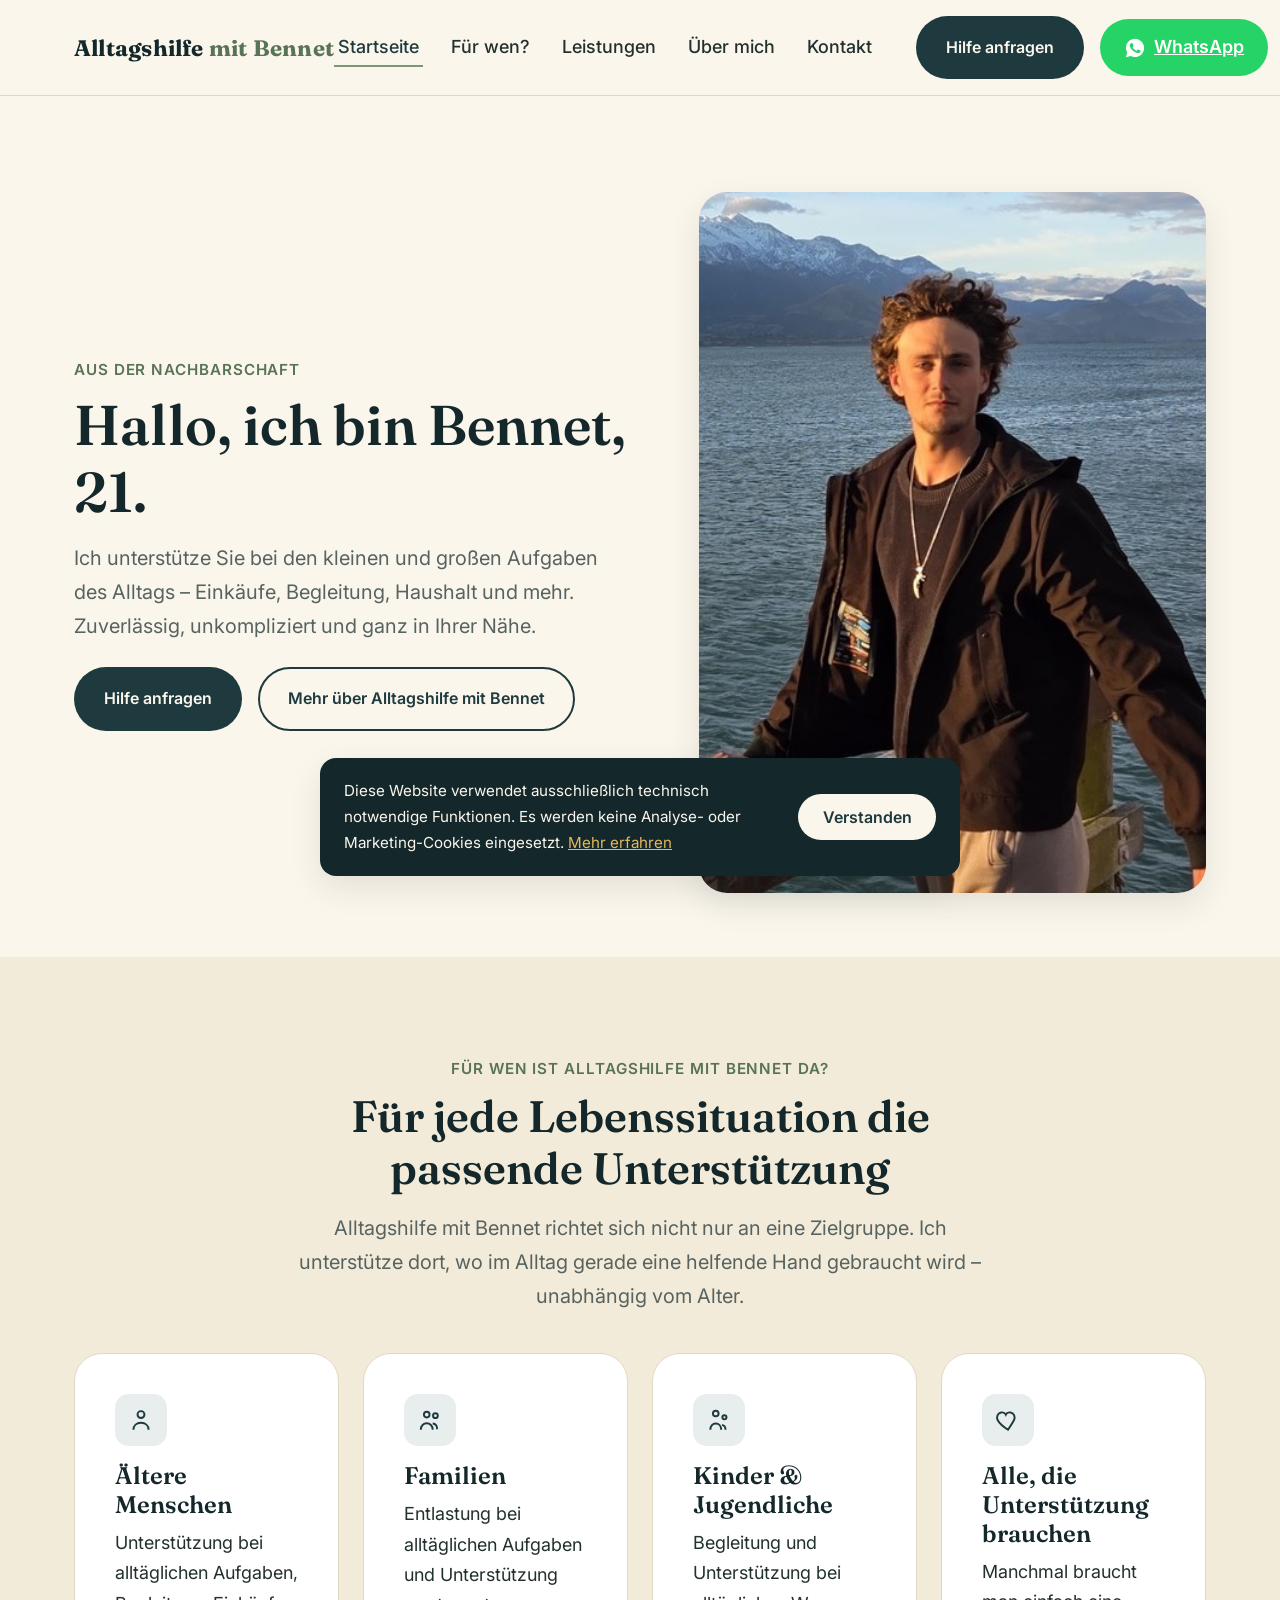
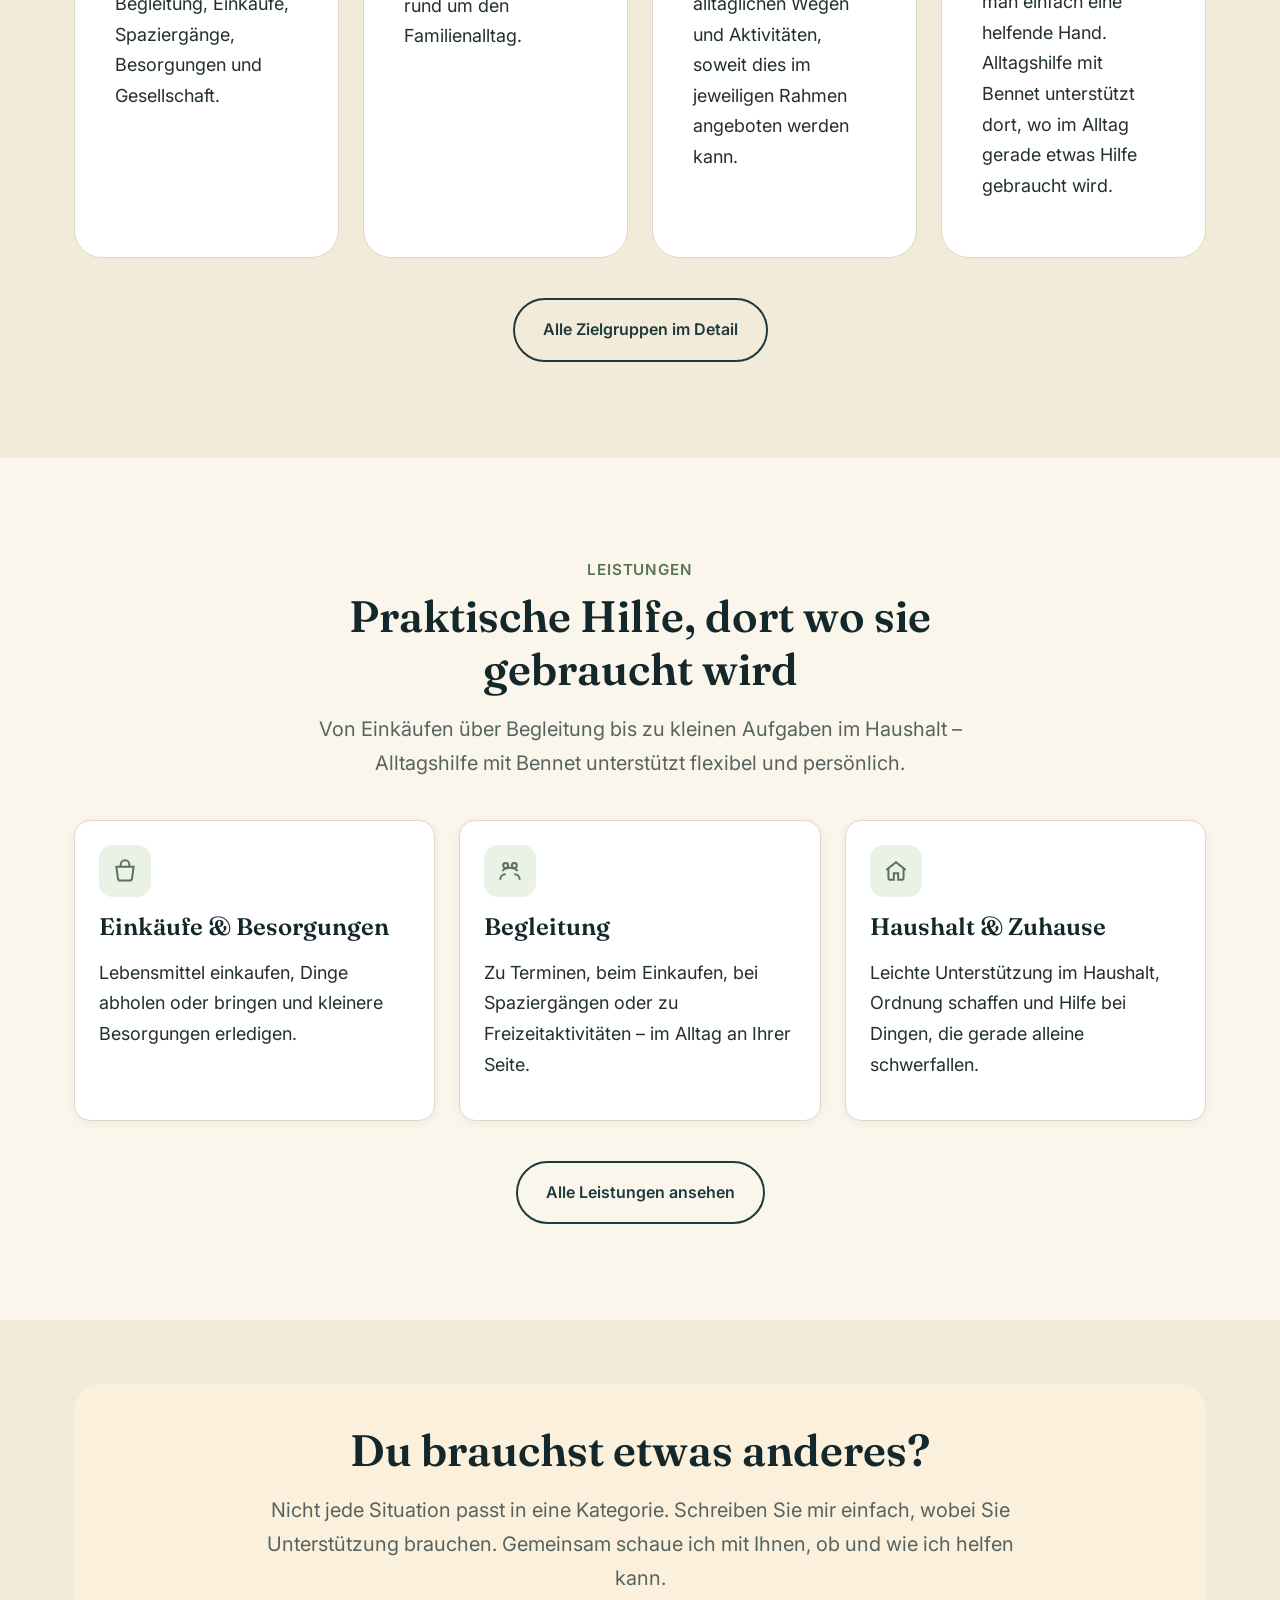
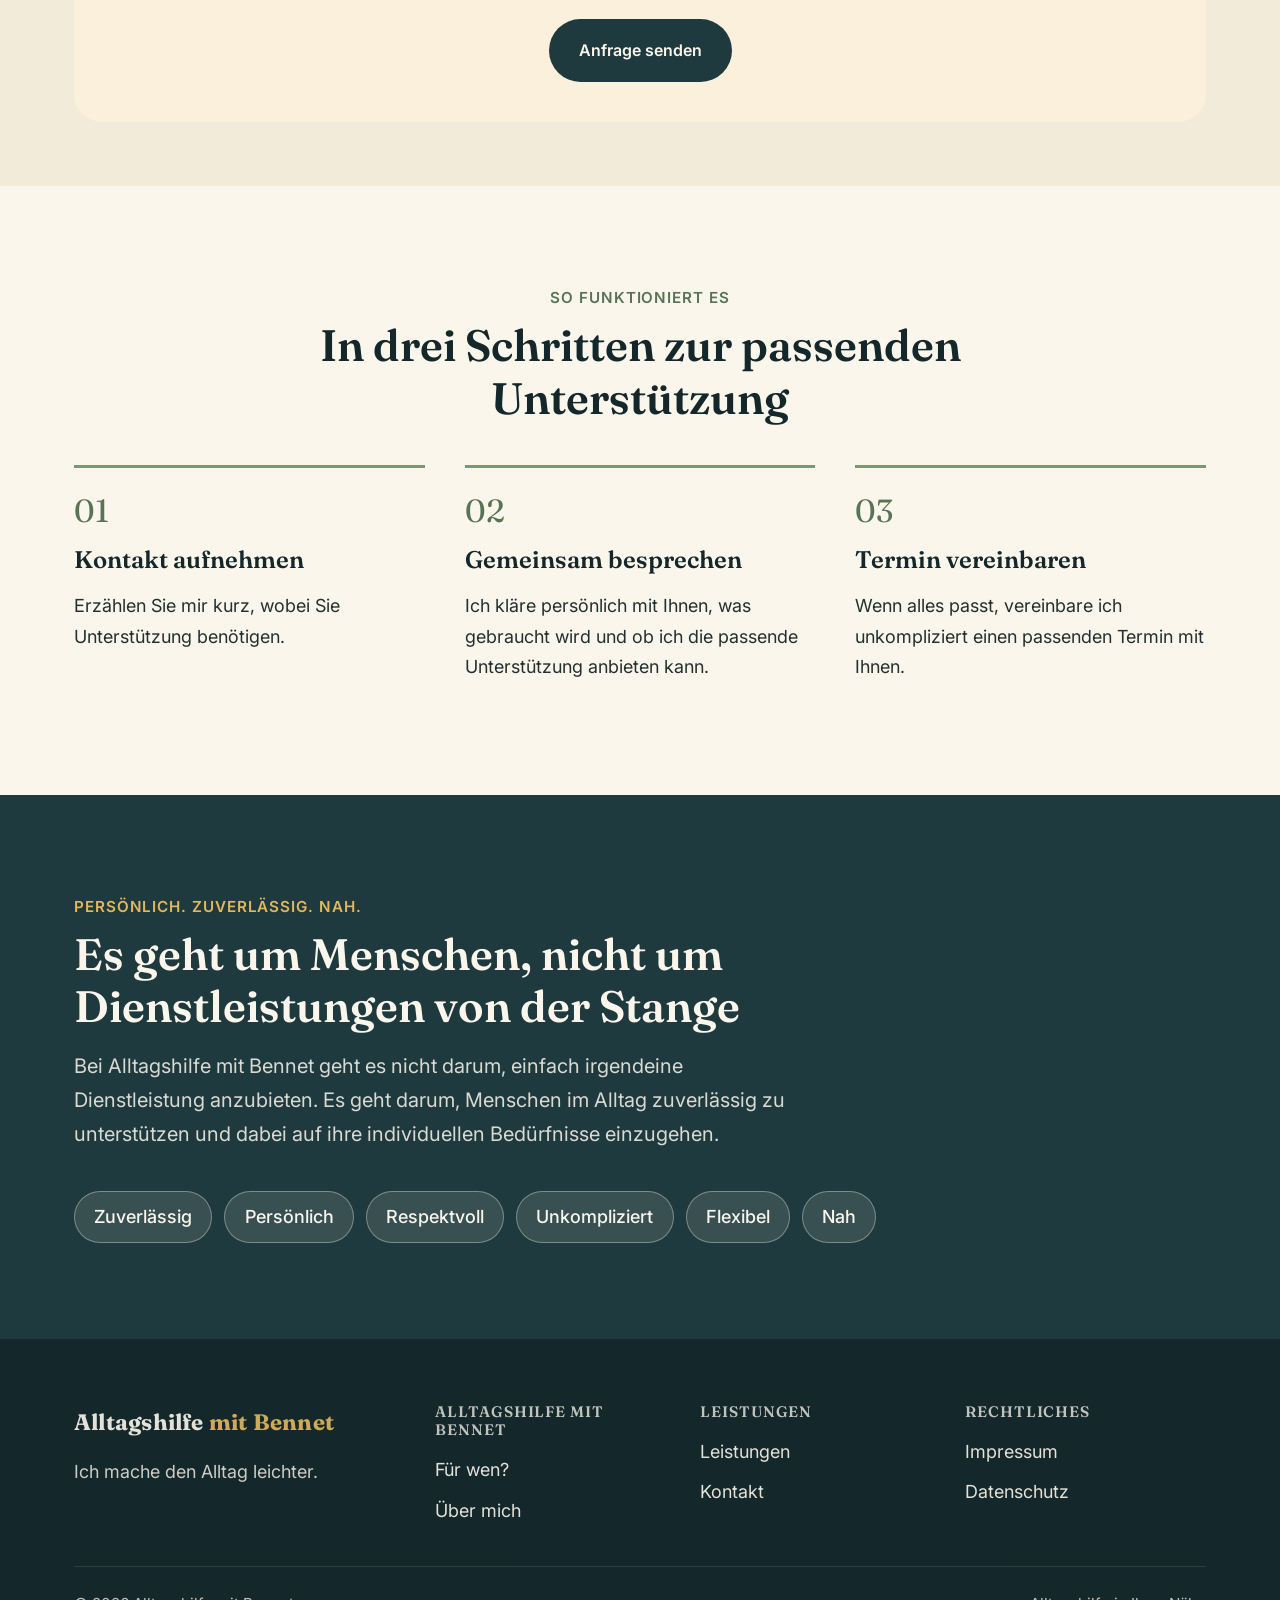
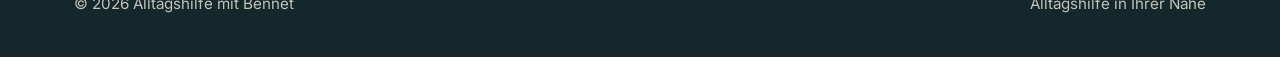
==== index.html @ b35615e7 "Add Vercel Web Analytics tracking script Co-Authored-By: Claude Sonnet 5 <noreply@anthropic.com>" ====
<!DOCTYPE html>
<html lang="de">
<head>
  <meta name="google-site-verification" content="MOyIhRyYxUG22Kk-_l8jTBaSI7oWrIeTXaYQKjsWV_M" />
<meta charset="UTF-8">
<meta name="viewport" content="width=device-width, initial-scale=1.0">
<title>Alltagshilfe in Berlin – Alltagshilfe mit Bennet</title>
<meta name="description" content="Alltagshilfe mit Bennet unterstützt Menschen jeden Alters in Berlin: Einkäufe, Begleitung, Haushalt und mehr – persönlich, zuverlässig und unkompliziert. Jetzt Kontakt aufnehmen.">
<link rel="canonical" href="https://www.bennethilft.de/">
<meta property="og:type" content="website">
<meta property="og:title" content="Alltagshilfe mit Bennet – Ich mache den Alltag leichter.">
<meta property="og:description" content="Persönliche Unterstützung, Begleitung und Hilfe bei den kleinen und großen Aufgaben des Alltags – zuverlässig, unkompliziert und ganz in Ihrer Nähe.">
<meta property="og:image" content="https://www.bennethilft.de/assets/og-image.jpg">
<meta property="og:locale" content="de_DE">
<meta name="theme-color" content="#1E3A3E">
<link rel="icon" type="image/svg+xml" href="assets/favicon.svg">
<link rel="preconnect" href="https://fonts.googleapis.com">
<link rel="preconnect" href="https://fonts.gstatic.com" crossorigin>
<link href="https://fonts.googleapis.com/css2?family=Fraunces:opsz,wght@9..144,500;9..144,600;9..144,700&family=Inter:wght@400;500;600;700&display=swap" rel="stylesheet">
<link rel="stylesheet" href="css/style.css">
</head>
<body>
<a class="skip-link" href="#main">Zum Inhalt springen</a>

<header class="site-header">
  <div class="container">
    <a href="index.html" class="logo">Alltagshilfe <span>mit Bennet</span></a>
    <nav class="main-nav" aria-label="Hauptnavigation">
      <ul class="nav-links">
        <li><a href="index.html" aria-current="page">Startseite</a></li>
        <li><a href="fuer-wen.html">Für wen?</a></li>
        <li><a href="leistungen.html">Leistungen</a></li>
        <li><a href="ueber-mich.html">Über mich</a></li>
        <li><a href="kontakt.html">Kontakt</a></li>
      </ul>
      <div class="header-cta">
        <a href="kontakt.html" class="btn btn-primary btn-secondary-desktop">Hilfe anfragen</a>
        <a href="https://wa.me/4915129738724?text=Hallo%2C%20ich%20habe%20eine%20Frage%20zu%20Alltagshilfe%20mit%20Bennet." class="btn-whatsapp" target="_blank" rel="noopener noreferrer"><svg viewBox="0 0 24 24" fill="currentColor" aria-hidden="true"><path d="M12.04 2C6.58 2 2.13 6.45 2.13 11.91c0 1.75.46 3.45 1.32 4.95L2.05 22l5.25-1.38a9.9 9.9 0 0 0 4.74 1.21h.01c5.46 0 9.9-4.45 9.9-9.91 0-2.65-1.03-5.14-2.9-7.01A9.82 9.82 0 0 0 12.04 2Zm5.8 14.07c-.24.68-1.4 1.32-1.93 1.4-.5.08-1.12.11-1.8-.11-.42-.13-.96-.31-1.65-.6-2.9-1.25-4.8-4.17-4.94-4.36-.14-.19-1.18-1.57-1.18-3 0-1.42.75-2.12 1.02-2.41.27-.29.58-.36.78-.36.2 0 .39 0 .56.01.18.01.42-.07.66.5.24.58.82 2 .89 2.15.07.15.12.32.02.51-.1.19-.15.31-.3.48-.15.17-.31.38-.44.51-.15.15-.3.31-.13.6.17.29.76 1.26 1.63 2.04 1.12 1 2.06 1.31 2.35 1.46.29.15.46.13.63-.08.17-.21.72-.84.91-1.13.19-.29.38-.24.64-.14.26.1 1.65.78 1.93.92.28.14.47.21.54.33.07.12.07.68-.17 1.36Z"/></svg><span>WhatsApp</span></a>
        <button class="nav-toggle" aria-expanded="false" aria-controls="mobile-panel" aria-label="Menü öffnen">
          <svg viewBox="0 0 24 24" fill="none" stroke="currentColor" stroke-width="2" stroke-linecap="round" aria-hidden="true"><line x1="3" y1="6" x2="21" y2="6"/><line x1="3" y1="12" x2="21" y2="12"/><line x1="3" y1="18" x2="21" y2="18"/></svg>
        </button>
      </div>
      <div class="mobile-panel" id="mobile-panel">
        <ul>
          <li><a href="index.html">Startseite</a></li>
          <li><a href="fuer-wen.html">Für wen?</a></li>
          <li><a href="leistungen.html">Leistungen</a></li>
          <li><a href="ueber-mich.html">Über mich</a></li>
          <li><a href="kontakt.html">Kontakt</a></li>
        </ul>
        <a href="kontakt.html" class="btn btn-primary btn-block">Hilfe anfragen</a>
        <a href="https://wa.me/4915129738724?text=Hallo%2C%20ich%20habe%20eine%20Frage%20zu%20Alltagshilfe%20mit%20Bennet." class="btn-whatsapp" target="_blank" rel="noopener noreferrer"><svg viewBox="0 0 24 24" fill="currentColor" aria-hidden="true"><path d="M12.04 2C6.58 2 2.13 6.45 2.13 11.91c0 1.75.46 3.45 1.32 4.95L2.05 22l5.25-1.38a9.9 9.9 0 0 0 4.74 1.21h.01c5.46 0 9.9-4.45 9.9-9.91 0-2.65-1.03-5.14-2.9-7.01A9.82 9.82 0 0 0 12.04 2Zm5.8 14.07c-.24.68-1.4 1.32-1.93 1.4-.5.08-1.12.11-1.8-.11-.42-.13-.96-.31-1.65-.6-2.9-1.25-4.8-4.17-4.94-4.36-.14-.19-1.18-1.57-1.18-3 0-1.42.75-2.12 1.02-2.41.27-.29.58-.36.78-.36.2 0 .39 0 .56.01.18.01.42-.07.66.5.24.58.82 2 .89 2.15.07.15.12.32.02.51-.1.19-.15.31-.3.48-.15.17-.31.38-.44.51-.15.15-.3.31-.13.6.17.29.76 1.26 1.63 2.04 1.12 1 2.06 1.31 2.35 1.46.29.15.46.13.63-.08.17-.21.72-.84.91-1.13.19-.29.38-.24.64-.14.26.1 1.65.78 1.93.92.28.14.47.21.54.33.07.12.07.68-.17 1.36Z"/></svg><span>Per WhatsApp schreiben</span></a>
      </div>
    </nav>
  </div>
</header>

<main id="main">

  <!-- HERO -->
  <section class="hero">
    <div class="container">
      <div class="hero-text">
        <p class="eyebrow">Aus der Nachbarschaft</p>
        <h1>Hallo, ich bin Bennet, 21.</h1>
        <p class="lede">Ich unterstütze Sie bei den kleinen und großen Aufgaben des Alltags – Einkäufe, Begleitung, Haushalt und mehr. Zuverlässig, unkompliziert und ganz in Ihrer Nähe.</p>
        <div class="button-row">
          <a href="kontakt.html" class="btn btn-primary">Hilfe anfragen</a>
          <a href="ueber-mich.html" class="btn btn-secondary">Mehr über Alltagshilfe mit Bennet</a>
        </div>
      </div>
      <div class="hero-art">
        <img src="assets/bennet.jpg" alt="Bennet Wadehn, Gründer von Alltagshilfe mit Bennet" width="420" height="580" loading="eager">
      </div>
    </div>
  </section>

  <!-- FÜR WEN -->
  <section class="bg-alt" aria-labelledby="fuer-wen-titel">
    <div class="container">
      <div class="section-head center">
        <p class="eyebrow">Für wen ist Alltagshilfe mit Bennet da?</p>
        <h2 id="fuer-wen-titel">Für jede Lebenssituation die passende Unterstützung</h2>
        <p class="lede">Alltagshilfe mit Bennet richtet sich nicht nur an eine Zielgruppe. Ich unterstütze dort, wo im Alltag gerade eine helfende Hand gebraucht wird – unabhängig vom Alter.</p>
      </div>
      <div class="grid grid-4">
        <article class="audience-card">
          <div class="card-icon" aria-hidden="true">
            <svg viewBox="0 0 24 24" fill="none" stroke="currentColor" stroke-width="1.8"><circle cx="12" cy="7" r="3.2"/><path d="M5 21c0-4 3-6.5 7-6.5S19 17 19 21"/></svg>
          </div>
          <h3>Ältere Menschen</h3>
          <p>Unterstützung bei alltäglichen Aufgaben, Begleitung, Einkäufe, Spaziergänge, Besorgungen und Gesellschaft.</p>
        </article>
        <article class="audience-card">
          <div class="card-icon" aria-hidden="true">
            <svg viewBox="0 0 24 24" fill="none" stroke="currentColor" stroke-width="1.8"><circle cx="9" cy="7" r="2.6"/><circle cx="17" cy="8" r="2.2"/><path d="M3.5 21c0-3.6 2.6-6 5.5-6s5.5 2.4 5.5 6"/><path d="M14.5 15.2c2.3.2 4.1 2.3 4.1 5.3"/></svg>
          </div>
          <h3>Familien</h3>
          <p>Entlastung bei alltäglichen Aufgaben und Unterstützung rund um den Familienalltag.</p>
        </article>
        <article class="audience-card">
          <div class="card-icon" aria-hidden="true">
            <svg viewBox="0 0 24 24" fill="none" stroke="currentColor" stroke-width="1.8"><circle cx="9" cy="6" r="2.6"/><circle cx="17" cy="9.5" r="1.9"/><path d="M4 21c0-3.5 2.3-5.8 5-5.8s5 2.3 5 5.8"/><path d="M14.8 16.5c1.8.3 3.2 2 3.2 4.5"/></svg>
          </div>
          <h3>Kinder &amp; Jugendliche</h3>
          <p>Begleitung und Unterstützung bei alltäglichen Wegen und Aktivitäten, soweit dies im jeweiligen Rahmen angeboten werden kann.</p>
        </article>
        <article class="audience-card">
          <div class="card-icon" aria-hidden="true">
            <svg viewBox="0 0 24 24" fill="none" stroke="currentColor" stroke-width="1.8"><path d="M12 21s-7-4.3-9.5-8.7C1 9 2.4 5.8 5.6 5.1c2-.4 3.7.5 4.4 2 .7-1.5 2.4-2.4 4.4-2 3.2.7 4.6 3.9 3.1 7.2C15 16.7 12 21 12 21Z"/></svg>
          </div>
          <h3>Alle, die Unterstützung brauchen</h3>
          <p>Manchmal braucht man einfach eine helfende Hand. Alltagshilfe mit Bennet unterstützt dort, wo im Alltag gerade etwas Hilfe gebraucht wird.</p>
        </article>
      </div>
      <div class="text-center" style="margin-top: var(--space-4);">
        <a href="fuer-wen.html" class="btn btn-secondary">Alle Zielgruppen im Detail</a>
      </div>
    </div>
  </section>

  <!-- LEISTUNGEN PREVIEW -->
  <section aria-labelledby="leistungen-titel">
    <div class="container">
      <div class="section-head center">
        <p class="eyebrow">Leistungen</p>
        <h2 id="leistungen-titel">Praktische Hilfe, dort wo sie gebraucht wird</h2>
        <p class="lede">Von Einkäufen über Begleitung bis zu kleinen Aufgaben im Haushalt – Alltagshilfe mit Bennet unterstützt flexibel und persönlich.</p>
      </div>
      <div class="grid grid-3">
        <div class="card">
          <div class="card-icon" aria-hidden="true">
            <svg viewBox="0 0 24 24" fill="none" stroke="currentColor" stroke-width="1.8"><path d="M4 8h16l-1.5 11a2 2 0 0 1-2 1.8H7.5a2 2 0 0 1-2-1.8L4 8Z"/><path d="M8 8V6a4 4 0 0 1 8 0v2"/></svg>
          </div>
          <h3>Einkäufe &amp; Besorgungen</h3>
          <p>Lebensmittel einkaufen, Dinge abholen oder bringen und kleinere Besorgungen erledigen.</p>
        </div>
        <div class="card">
          <div class="card-icon" aria-hidden="true">
            <svg viewBox="0 0 24 24" fill="none" stroke="currentColor" stroke-width="1.8"><path d="M5 12c3-4 11-4 14 0"/><circle cx="8" cy="7" r="2.3"/><circle cx="16" cy="7" r="2.3"/><path d="M3 20c0-3 2.2-5 5-5M21 20c0-3-2.2-5-5-5"/></svg>
          </div>
          <h3>Begleitung</h3>
          <p>Zu Terminen, beim Einkaufen, bei Spaziergängen oder zu Freizeitaktivitäten – im Alltag an Ihrer Seite.</p>
        </div>
        <div class="card">
          <div class="card-icon" aria-hidden="true">
            <svg viewBox="0 0 24 24" fill="none" stroke="currentColor" stroke-width="1.8"><path d="M3 11l9-7 9 7"/><path d="M5 10v9a1 1 0 0 0 1 1h4v-6h4v6h4a1 1 0 0 0 1-1v-9"/></svg>
          </div>
          <h3>Haushalt &amp; Zuhause</h3>
          <p>Leichte Unterstützung im Haushalt, Ordnung schaffen und Hilfe bei Dingen, die gerade alleine schwerfallen.</p>
        </div>
      </div>
      <div class="text-center" style="margin-top: var(--space-4);">
        <a href="leistungen.html" class="btn btn-secondary">Alle Leistungen ansehen</a>
      </div>
    </div>
  </section>

  <!-- INDIVIDUELLE HILFE -->
  <section class="bg-alt tight">
    <div class="container">
      <div class="cta-band">
        <h2>Du brauchst etwas anderes?</h2>
        <p class="lede" style="margin-inline:auto; max-width:60ch;">Nicht jede Situation passt in eine Kategorie. Schreiben Sie mir einfach, wobei Sie Unterstützung brauchen. Gemeinsam schaue ich mit Ihnen, ob und wie ich helfen kann.</p>
        <div class="button-row" style="justify-content:center;">
          <a href="kontakt.html" class="btn btn-primary">Anfrage senden</a>
        </div>
      </div>
    </div>
  </section>

  <!-- SO FUNKTIONIERT ES -->
  <section aria-labelledby="ablauf-titel">
    <div class="container">
      <div class="section-head center">
        <p class="eyebrow">So funktioniert es</p>
        <h2 id="ablauf-titel">In drei Schritten zur passenden Unterstützung</h2>
      </div>
      <div class="steps">
        <div class="step">
          <span class="step-number">01</span>
          <h3>Kontakt aufnehmen</h3>
          <p>Erzählen Sie mir kurz, wobei Sie Unterstützung benötigen.</p>
        </div>
        <div class="step">
          <span class="step-number">02</span>
          <h3>Gemeinsam besprechen</h3>
          <p>Ich kläre persönlich mit Ihnen, was gebraucht wird und ob ich die passende Unterstützung anbieten kann.</p>
        </div>
        <div class="step">
          <span class="step-number">03</span>
          <h3>Termin vereinbaren</h3>
          <p>Wenn alles passt, vereinbare ich unkompliziert einen passenden Termin mit Ihnen.</p>
        </div>
      </div>
    </div>
  </section>

  <!-- VERTRAUENSBEREICH -->
  <section class="bg-primary" aria-labelledby="vertrauen-titel">
    <div class="container">
      <div class="section-head">
        <p class="eyebrow" style="color: var(--color-accent-yellow);">Persönlich. Zuverlässig. Nah.</p>
        <h2 id="vertrauen-titel">Es geht um Menschen, nicht um Dienstleistungen von der Stange</h2>
        <p class="lede" style="color: rgba(251,246,236,0.85);">Bei Alltagshilfe mit Bennet geht es nicht darum, einfach irgendeine Dienstleistung anzubieten. Es geht darum, Menschen im Alltag zuverlässig zu unterstützen und dabei auf ihre individuellen Bedürfnisse einzugehen.</p>
      </div>
      <div class="values" role="list">
        <span class="value-pill" role="listitem">Zuverlässig</span>
        <span class="value-pill" role="listitem">Persönlich</span>
        <span class="value-pill" role="listitem">Respektvoll</span>
        <span class="value-pill" role="listitem">Unkompliziert</span>
        <span class="value-pill" role="listitem">Flexibel</span>
        <span class="value-pill" role="listitem">Nah</span>
      </div>
    </div>
  </section>

</main>

<footer class="site-footer">
  <div class="container">
    <div class="footer-grid">
      <div>
        <a href="index.html" class="logo" style="color:var(--color-text-on-primary);">Alltagshilfe <span style="color:var(--color-accent-yellow);">mit Bennet</span></a>
        <p style="opacity:0.8; margin-top:1rem; max-width:32ch;">Ich mache den Alltag leichter.</p>
      </div>
      <div>
        <h4>Alltagshilfe mit Bennet</h4>
        <ul>
          <li><a href="fuer-wen.html">Für wen?</a></li>
          <li><a href="ueber-mich.html">Über mich</a></li>
        </ul>
      </div>
      <div>
        <h4>Leistungen</h4>
        <ul>
          <li><a href="leistungen.html">Leistungen</a></li>
          <li><a href="kontakt.html">Kontakt</a></li>
        </ul>
      </div>
      <div>
        <h4>Rechtliches</h4>
        <ul>
          <li><a href="impressum.html">Impressum</a></li>
          <li><a href="datenschutz.html">Datenschutz</a></li>
        </ul>
      </div>
    </div>
    <div class="footer-bottom">
      <span>© 2026 Alltagshilfe mit Bennet</span>
      <span>Alltagshilfe in Ihrer Nähe</span>
    </div>
  </div>
</footer>

<div class="cookie-banner" id="cookie-banner" hidden>
  <p>Diese Website verwendet ausschließlich technisch notwendige Funktionen. Es werden keine Analyse- oder Marketing-Cookies eingesetzt. <a href="datenschutz.html">Mehr erfahren</a></p>
  <button type="button" class="btn btn-light" id="cookie-banner-dismiss">Verstanden</button>
</div>

<script src="js/main.js"></script>
  <script defer src="/_vercel/insights/script.js"></script>
</body>
</html>
---- css/style.css ----
/* =========================================================
   NAHWERK — Design System
   Warm, ruhig, seriös, generationenübergreifend.
   ========================================================= */

:root {
  /* Farben */
  --color-bg: #FBF6EC;
  --color-bg-alt: #F3EBD9;
  --color-bg-deep: #EDE3CD;
  --color-surface: #FFFFFF;

  --color-primary: #1E3A3E;
  --color-primary-dark: #14282B;
  --color-primary-tint: #E8EEED;

  --color-text: #22302E;
  --color-text-muted: #566360;
  --color-text-on-primary: #FBF6EC;

  --color-accent-green: #7A9873;
  --color-accent-green-dark: #587356;
  --color-accent-green-tint: #EAF1E6;

  --color-accent-yellow: #E3B75C;
  --color-accent-yellow-tint: #FBF0DC;

  --color-border: #E1D8C4;
  --color-focus: #B4703A;

  /* Typografie */
  --font-display: "Fraunces", "Georgia", serif;
  --font-body: "Inter", -apple-system, BlinkMacSystemFont, "Segoe UI", sans-serif;

  --fs-base: 1.125rem;
  --fs-sm: 0.95rem;
  --fs-lg: 1.25rem;
  --fs-xl: 1.5rem;
  --fs-2xl: 2rem;
  --fs-3xl: 2.75rem;
  --fs-4xl: 3.5rem;

  --lh-body: 1.7;
  --lh-heading: 1.2;

  /* Layout */
  --max-width: 1180px;
  --radius-sm: 10px;
  --radius-md: 16px;
  --radius-lg: 28px;
  --shadow-sm: 0 2px 10px rgba(20, 40, 43, 0.06);
  --shadow-md: 0 12px 32px rgba(20, 40, 43, 0.10);
  --space-1: 0.5rem;
  --space-2: 1rem;
  --space-3: 1.5rem;
  --space-4: 2.5rem;
  --space-5: 4rem;
  --space-6: 6rem;
}

/* --------- Reset --------- */
*, *::before, *::after { box-sizing: border-box; }
html { scroll-behavior: smooth; }
body {
  margin: 0;
  font-family: var(--font-body);
  font-size: var(--fs-base);
  line-height: var(--lh-body);
  color: var(--color-text);
  background: var(--color-bg);
  -webkit-font-smoothing: antialiased;
}
img, svg { max-width: 100%; display: block; }
a { color: inherit; }
h1, h2, h3, h4 {
  font-family: var(--font-display);
  line-height: var(--lh-heading);
  font-weight: 600;
  margin: 0 0 var(--space-2);
  color: var(--color-primary-dark);
}
h1 { font-size: var(--fs-4xl); }
h2 { font-size: var(--fs-3xl); }
h3 { font-size: var(--fs-xl); }
p { margin: 0 0 var(--space-2); }
ul { margin: 0; padding: 0; }
button { font-family: inherit; }

:focus-visible {
  outline: 3px solid var(--color-focus);
  outline-offset: 3px;
}

/* Skip link */
.skip-link {
  position: absolute;
  left: -999px;
  top: 0;
  background: var(--color-primary);
  color: var(--color-text-on-primary);
  padding: 0.75rem 1.25rem;
  border-radius: 0 0 var(--radius-sm) 0;
  z-index: 999;
}
.skip-link:focus {
  left: 0;
}

.container {
  max-width: var(--max-width);
  margin-inline: auto;
  padding-inline: var(--space-3);
}

section {
  padding-block: var(--space-6);
}
section.tight { padding-block: var(--space-5); }

.bg-alt { background: var(--color-bg-alt); }
.bg-primary { background: var(--color-primary); color: var(--color-text-on-primary); }
.bg-primary h2, .bg-primary h3 { color: var(--color-text-on-primary); }

.eyebrow {
  display: inline-block;
  font-size: var(--fs-sm);
  font-weight: 600;
  letter-spacing: 0.06em;
  text-transform: uppercase;
  color: var(--color-accent-green-dark);
  margin-bottom: var(--space-1);
}

.section-head {
  max-width: 720px;
  margin-bottom: var(--space-4);
}
.section-head.center { margin-inline: auto; text-align: center; }

.lede {
  font-size: var(--fs-lg);
  color: var(--color-text-muted);
}

/* --------- Buttons --------- */
.btn {
  display: inline-flex;
  align-items: center;
  justify-content: center;
  gap: 0.5rem;
  padding: 1rem 1.75rem;
  border-radius: 999px;
  font-weight: 600;
  font-size: 1rem;
  white-space: nowrap;
  text-decoration: none;
  border: 2px solid transparent;
  cursor: pointer;
  min-height: 52px;
  transition: transform 0.15s ease, background 0.15s ease, color 0.15s ease, border-color 0.15s ease;
}
.btn:hover { transform: translateY(-1px); }
.btn:disabled { opacity: 0.7; cursor: not-allowed; transform: none; }
.btn-primary {
  background: var(--color-primary);
  color: var(--color-text-on-primary);
}
.btn-primary:hover { background: var(--color-primary-dark); }
.btn-secondary {
  background: transparent;
  color: var(--color-primary);
  border-color: var(--color-primary);
}
.btn-secondary:hover { background: var(--color-primary); color: var(--color-text-on-primary); }
.btn-light {
  background: var(--color-text-on-primary);
  color: var(--color-primary);
}
.btn-light:hover { background: var(--color-accent-yellow-tint); }
.btn-block { width: 100%; }

.button-row {
  display: flex;
  flex-wrap: wrap;
  gap: var(--space-2);
  margin-top: var(--space-3);
}

/* --------- Header --------- */
.site-header {
  position: sticky;
  top: 0;
  z-index: 100;
  background: rgba(251, 246, 236, 0.92);
  backdrop-filter: saturate(160%) blur(8px);
  border-bottom: 1px solid var(--color-border);
}
.site-header .container {
  display: flex;
  align-items: center;
  justify-content: space-between;
  padding-block: 1rem;
}
.logo {
  font-family: var(--font-display);
  font-size: clamp(1.05rem, 3.4vw, 1.4rem);
  font-weight: 700;
  letter-spacing: 0.01em;
  text-decoration: none;
  color: var(--color-primary-dark);
  white-space: nowrap;
}
.logo span { color: var(--color-accent-green-dark); }

.main-nav {
  display: flex;
  align-items: center;
  justify-content: flex-end;
  gap: var(--space-4);
  flex: 1;
}
.nav-links {
  display: flex;
  gap: var(--space-3);
  list-style: none;
  flex-shrink: 0;
}
.nav-links a {
  text-decoration: none;
  font-weight: 500;
  color: var(--color-text);
  padding: 0.5rem 0.25rem;
  border-bottom: 2px solid transparent;
  white-space: nowrap;
}
.nav-links a:hover,
.nav-links a[aria-current="page"] {
  color: var(--color-primary);
  border-bottom-color: var(--color-accent-green);
}
.header-cta { display: flex; align-items: center; gap: var(--space-2); }

.btn-whatsapp {
  display: inline-flex;
  align-items: center;
  justify-content: center;
  gap: 0.5rem;
  min-height: 52px;
  padding: 0.85rem 1.5rem;
  border-radius: 999px;
  background: #25D366;
  color: #fff;
  font-weight: 600;
  white-space: nowrap;
  flex-shrink: 0;
}
.btn-whatsapp svg { width: 22px; height: 22px; flex-shrink: 0; }
.btn-whatsapp:hover { background: #1EBE5A; }
@media (max-width: 1180px) {
  .header-cta .btn-whatsapp { display: none; }
}
.mobile-panel a.btn-whatsapp {
  display: flex;
  align-items: center;
  justify-content: center;
  text-align: center;
  width: 100%;
  height: auto;
  border-radius: 999px;
  padding: 1rem 1.75rem;
  gap: 0.6rem;
  font-weight: 600;
  color: #fff;
  margin-top: 0.75rem;
}
.mobile-panel a.btn-whatsapp:hover { background: #1EBE5A; }
.mobile-panel .btn-whatsapp svg { width: 22px; height: 22px; flex-shrink: 0; }

.nav-toggle {
  display: none;
  background: none;
  border: none;
  cursor: pointer;
  padding: 0.5rem;
  width: 48px;
  height: 48px;
  align-items: center;
  justify-content: center;
}
.nav-toggle svg { width: 26px; height: 26px; }

@media (max-width: 1180px) {
  .nav-links, .header-cta .btn-secondary-desktop { display: none; }
  .nav-toggle { display: inline-flex; }
  .main-nav { position: relative; }
  .mobile-panel {
    display: none;
    position: absolute;
    top: calc(100% + 1rem);
    right: 0;
    left: 0;
    background: var(--color-surface);
    border: 1px solid var(--color-border);
    border-radius: var(--radius-md);
    box-shadow: var(--shadow-md);
    padding: var(--space-3);
  }
  .mobile-panel.open { display: block; }
  .mobile-panel ul {
    list-style: none;
    display: flex;
    flex-direction: column;
    gap: 0.25rem;
  }
  .mobile-panel a {
    display: block;
    padding: 0.85rem 0.5rem;
    text-decoration: none;
    color: var(--color-text);
    font-weight: 500;
    border-radius: var(--radius-sm);
  }
  .mobile-panel a:hover { background: var(--color-bg-alt); }
  .mobile-panel .btn { margin-top: var(--space-2); }
  .mobile-panel a.btn-primary { color: var(--color-text-on-primary); }
  .mobile-panel a.btn-primary:hover { background: var(--color-primary-dark); }
}
@media (min-width: 1181px) {
  .mobile-panel { display: none !important; }
}

/* --------- Hero --------- */
.hero {
  padding-block: var(--space-6) var(--space-5);
}
.hero .container {
  display: grid;
  grid-template-columns: 1.05fr 0.95fr;
  gap: var(--space-5);
  align-items: center;
}
.hero h1 { margin-bottom: var(--space-2); }
.hero .lede { max-width: 46ch; }
.hero-art {
  position: relative;
  aspect-ratio: 420 / 580;
  border-radius: var(--radius-lg);
  overflow: hidden;
  box-shadow: var(--shadow-md);
  background: var(--color-primary-tint);
}
.hero-art svg,
.hero-art img { width: 100%; height: 100%; object-fit: cover; }

@media (max-width: 900px) {
  .hero .container { grid-template-columns: 1fr; }
  .hero-art { order: -1; max-width: 420px; margin-inline: auto; }
  h1 { font-size: var(--fs-3xl); }
}

/* --------- Karten / Grids --------- */
.grid {
  display: grid;
  gap: var(--space-3);
}
.grid-2 { grid-template-columns: repeat(2, 1fr); }
.grid-3 { grid-template-columns: repeat(3, 1fr); }
.grid-4 { grid-template-columns: repeat(4, 1fr); }
@media (max-width: 1000px) {
  .grid-4 { grid-template-columns: repeat(2, 1fr); }
  .grid-3 { grid-template-columns: repeat(2, 1fr); }
}
@media (max-width: 640px) {
  .grid-2, .grid-3, .grid-4 { grid-template-columns: 1fr; }
}

.card {
  background: var(--color-surface);
  border: 1px solid var(--color-border);
  border-radius: var(--radius-md);
  padding: var(--space-3);
  box-shadow: var(--shadow-sm);
  height: 100%;
}
.card-icon {
  width: 52px;
  height: 52px;
  border-radius: 14px;
  background: var(--color-accent-green-tint);
  display: flex;
  align-items: center;
  justify-content: center;
  margin-bottom: var(--space-2);
  color: var(--color-accent-green-dark);
}
.card-icon svg { width: 26px; height: 26px; }
.card ul {
  list-style: none;
  margin-top: var(--space-2);
  display: flex;
  flex-direction: column;
  gap: 0.5rem;
}
.card ul li {
  padding-left: 1.4rem;
  position: relative;
  color: var(--color-text-muted);
}
.card ul li::before {
  content: "";
  position: absolute;
  left: 0;
  top: 0.6em;
  width: 6px;
  height: 6px;
  border-radius: 50%;
  background: var(--color-accent-green);
}
.card-note {
  margin-top: var(--space-2);
  font-size: var(--fs-sm);
  color: var(--color-text-muted);
  background: var(--color-bg-alt);
  border-radius: var(--radius-sm);
  padding: 0.75rem 1rem;
}

/* --------- Zielgruppen (Für wen) --------- */
.audience-card {
  background: var(--color-surface);
  border: 1px solid var(--color-border);
  border-radius: var(--radius-lg);
  padding: var(--space-4);
  height: 100%;
}
.audience-card h3 { margin-bottom: 0.5rem; }
.audience-card .card-icon { background: var(--color-primary-tint); color: var(--color-primary); }

/* --------- Schritte --------- */
.steps {
  display: grid;
  grid-template-columns: repeat(3, 1fr);
  gap: var(--space-4);
  counter-reset: step;
}
@media (max-width: 800px) { .steps { grid-template-columns: 1fr; } }
.step {
  position: relative;
  padding-top: var(--space-2);
  border-top: 3px solid var(--color-accent-green);
}
.step-number {
  font-family: var(--font-display);
  font-size: var(--fs-2xl);
  color: var(--color-accent-green-dark);
  display: block;
  margin-bottom: 0.5rem;
}

/* --------- Werte / Vertrauen --------- */
.values {
  display: flex;
  flex-wrap: wrap;
  gap: 0.75rem;
  margin-top: var(--space-3);
}
.value-pill {
  background: rgba(251, 246, 236, 0.12);
  border: 1px solid rgba(251, 246, 236, 0.35);
  padding: 0.6rem 1.2rem;
  border-radius: 999px;
  font-weight: 500;
}
.bg-primary .value-pill { color: var(--color-text-on-primary); }

/* --------- CTA-Band --------- */
.cta-band {
  background: var(--color-accent-yellow-tint);
  border-radius: var(--radius-lg);
  padding: var(--space-4);
  text-align: center;
}

/* --------- Über mich --------- */
.profile {
  display: grid;
  grid-template-columns: 380px 1fr;
  gap: var(--space-4);
  align-items: start;
}
@media (max-width: 800px) { .profile { grid-template-columns: 1fr; } }
.profile-photo {
  aspect-ratio: 420 / 580;
  border-radius: var(--radius-lg);
  overflow: hidden;
  background: var(--color-primary-tint);
}
.profile-photo svg,
.profile-photo img {
  width: 100%;
  height: 100%;
  object-fit: cover;
}

/* --------- Formular --------- */
.form-grid {
  display: grid;
  grid-template-columns: 1fr 1fr;
  gap: var(--space-3);
}
@media (max-width: 700px) { .form-grid { grid-template-columns: 1fr; } }
.field { display: flex; flex-direction: column; gap: 0.4rem; }
.field.full { grid-column: 1 / -1; }
label { font-weight: 600; font-size: var(--fs-sm); }
input, select, textarea {
  font-family: inherit;
  font-size: 1rem;
  padding: 0.85rem 1rem;
  border: 1.5px solid var(--color-border);
  border-radius: var(--radius-sm);
  background: var(--color-surface);
  color: var(--color-text);
  min-height: 52px;
}
textarea { min-height: 140px; resize: vertical; }
input:focus, select:focus, textarea:focus {
  border-color: var(--color-primary);
}
.checkbox-row {
  display: flex;
  align-items: flex-start;
  gap: 0.75rem;
}
.checkbox-row input { min-height: auto; width: 22px; height: 22px; margin-top: 0.2rem; flex-shrink: 0; }
.checkbox-row label { font-weight: 400; }
.form-note {
  margin-top: var(--space-2);
  padding: 1rem 1.2rem;
  border-radius: var(--radius-sm);
  background: var(--color-bg-alt);
  border-left: 4px solid var(--color-accent-green);
  display: none;
}
.form-note.visible { display: block; }
.form-note.error { border-left-color: var(--color-focus); }

.contact-info {
  display: grid;
  grid-template-columns: repeat(3, 1fr);
  gap: var(--space-2);
  margin-top: var(--space-4);
}
@media (max-width: 900px) { .contact-info { grid-template-columns: 1fr; } }
.contact-info .card { display: flex; align-items: center; gap: 1rem; }

/* --------- Rechtstexte --------- */
.legal h2 { margin-top: var(--space-4); font-size: var(--fs-xl); }
.legal p, .legal li { color: var(--color-text-muted); }
.legal ul { padding-left: 1.3rem; list-style: disc; margin-bottom: var(--space-2); }
.placeholder {
  background: var(--color-accent-yellow-tint);
  padding: 0.1em 0.4em;
  border-radius: 4px;
  font-style: italic;
}

/* --------- Footer --------- */
.site-footer {
  background: var(--color-primary-dark);
  color: var(--color-text-on-primary);
  padding-block: var(--space-5) var(--space-4);
}
.footer-grid {
  display: grid;
  grid-template-columns: 1.4fr 1fr 1fr 1fr;
  gap: var(--space-3);
}
@media (max-width: 800px) { .footer-grid { grid-template-columns: 1fr 1fr; } }
@media (max-width: 500px) { .footer-grid { grid-template-columns: 1fr; } }
.site-footer h4 {
  color: var(--color-text-on-primary);
  font-size: var(--fs-sm);
  text-transform: uppercase;
  letter-spacing: 0.06em;
  opacity: 0.75;
  margin-bottom: 1rem;
}
.site-footer ul { list-style: none; display: flex; flex-direction: column; gap: 0.6rem; }
.site-footer a { text-decoration: none; color: var(--color-text-on-primary); opacity: 0.9; }
.site-footer a:hover { opacity: 1; text-decoration: underline; }
.footer-bottom {
  margin-top: var(--space-4);
  padding-top: var(--space-3);
  border-top: 1px solid rgba(251,246,236,0.15);
  font-size: var(--fs-sm);
  opacity: 0.75;
  display: flex;
  justify-content: space-between;
  flex-wrap: wrap;
  gap: 0.5rem;
}

/* --------- Cookie-Hinweis --------- */
.cookie-banner {
  position: fixed;
  left: var(--space-3);
  right: var(--space-3);
  bottom: var(--space-3);
  z-index: 200;
  max-width: 640px;
  margin-inline: auto;
  background: var(--color-primary-dark);
  color: var(--color-text-on-primary);
  border-radius: var(--radius-md);
  box-shadow: var(--shadow-md);
  padding: 1.25rem 1.5rem;
  display: flex;
  flex-wrap: wrap;
  align-items: center;
  gap: 1rem;
  justify-content: space-between;
}
.cookie-banner[hidden] { display: none; }
.cookie-banner p { margin: 0; font-size: var(--fs-sm); flex: 1 1 260px; }
.cookie-banner a { color: var(--color-accent-yellow); text-decoration: underline; }
.cookie-banner .btn { flex-shrink: 0; min-height: 44px; padding: 0.7rem 1.4rem; }

/* --------- Utility --------- */
.text-center { text-align: center; }
.mt-0 { margin-top: 0; }
.sr-only {
  position: absolute;
  width: 1px; height: 1px;
  padding: 0; margin: -1px;
  overflow: hidden;
  clip: rect(0,0,0,0);
  white-space: nowrap;
  border: 0;
}

@media (max-width: 640px) {
  h1 { font-size: 2.25rem; }
  h2 { font-size: 1.75rem; }
  section { padding-block: var(--space-5); }
}
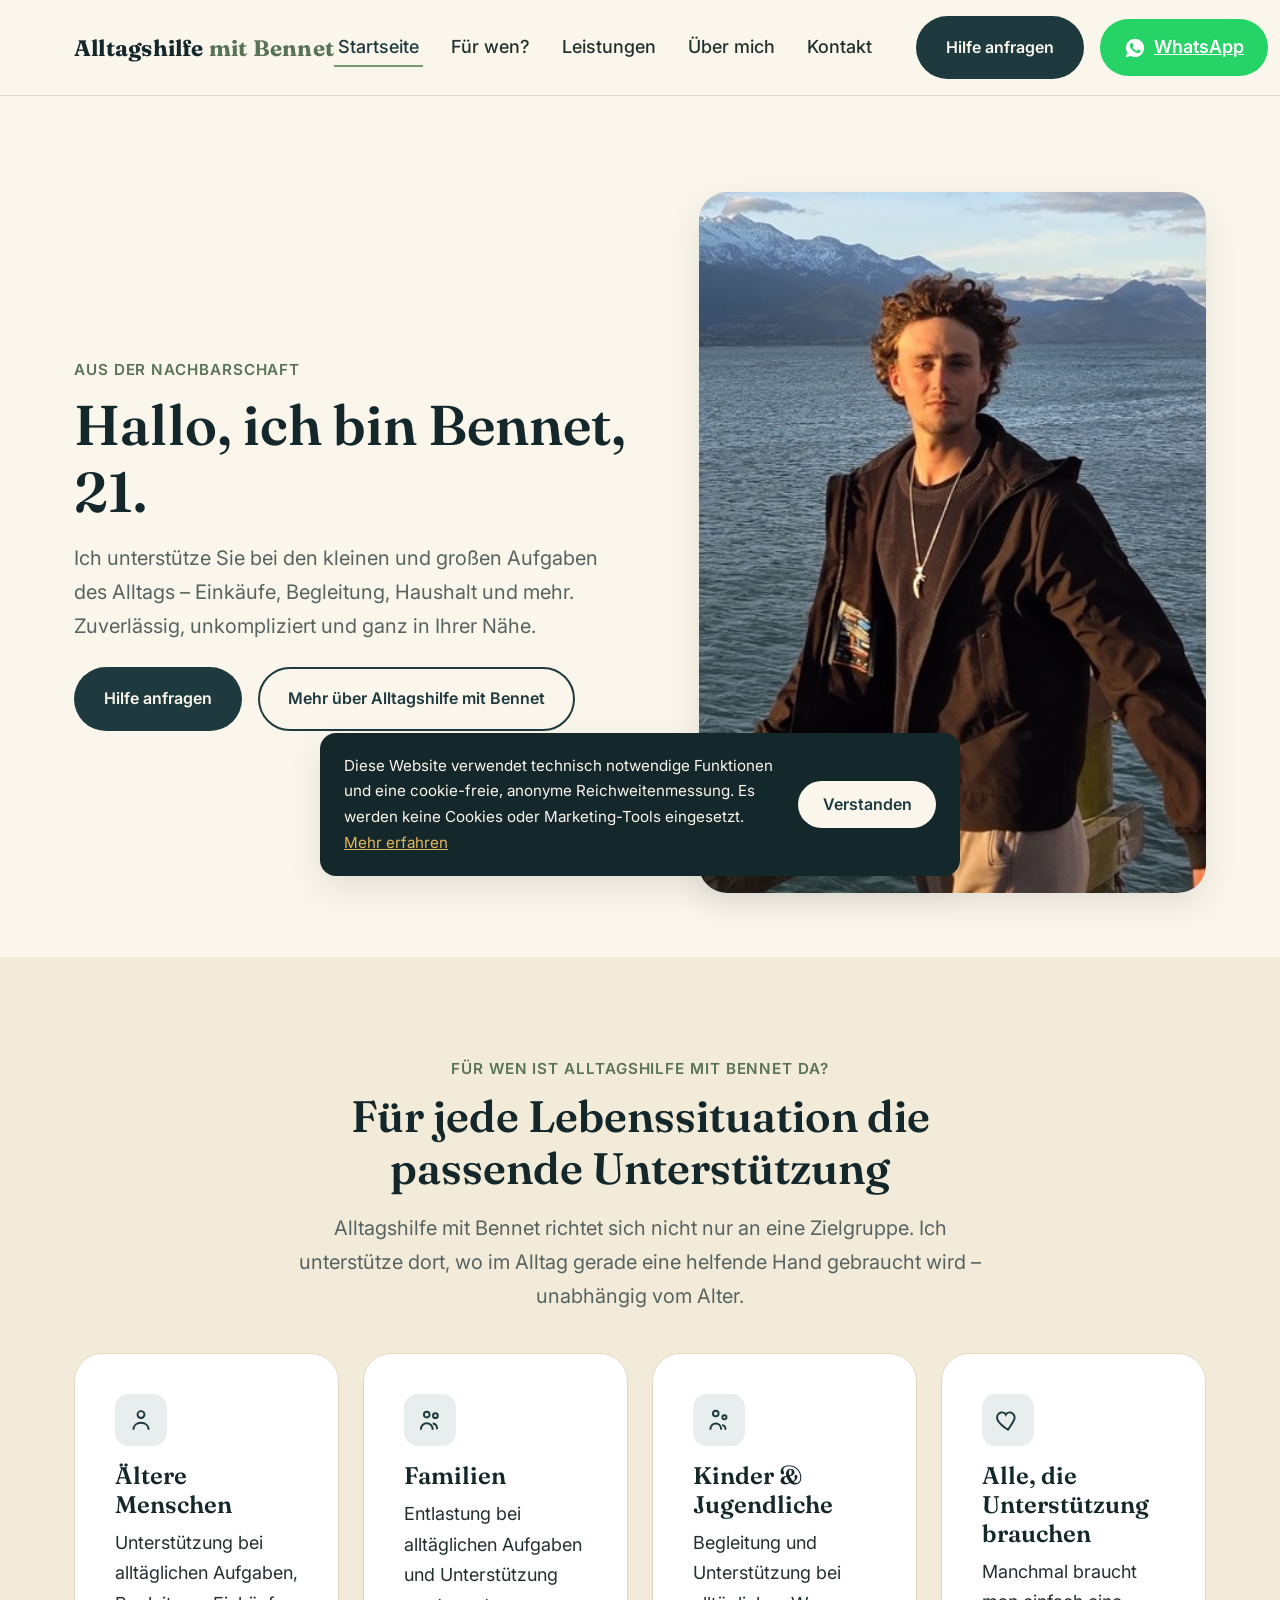
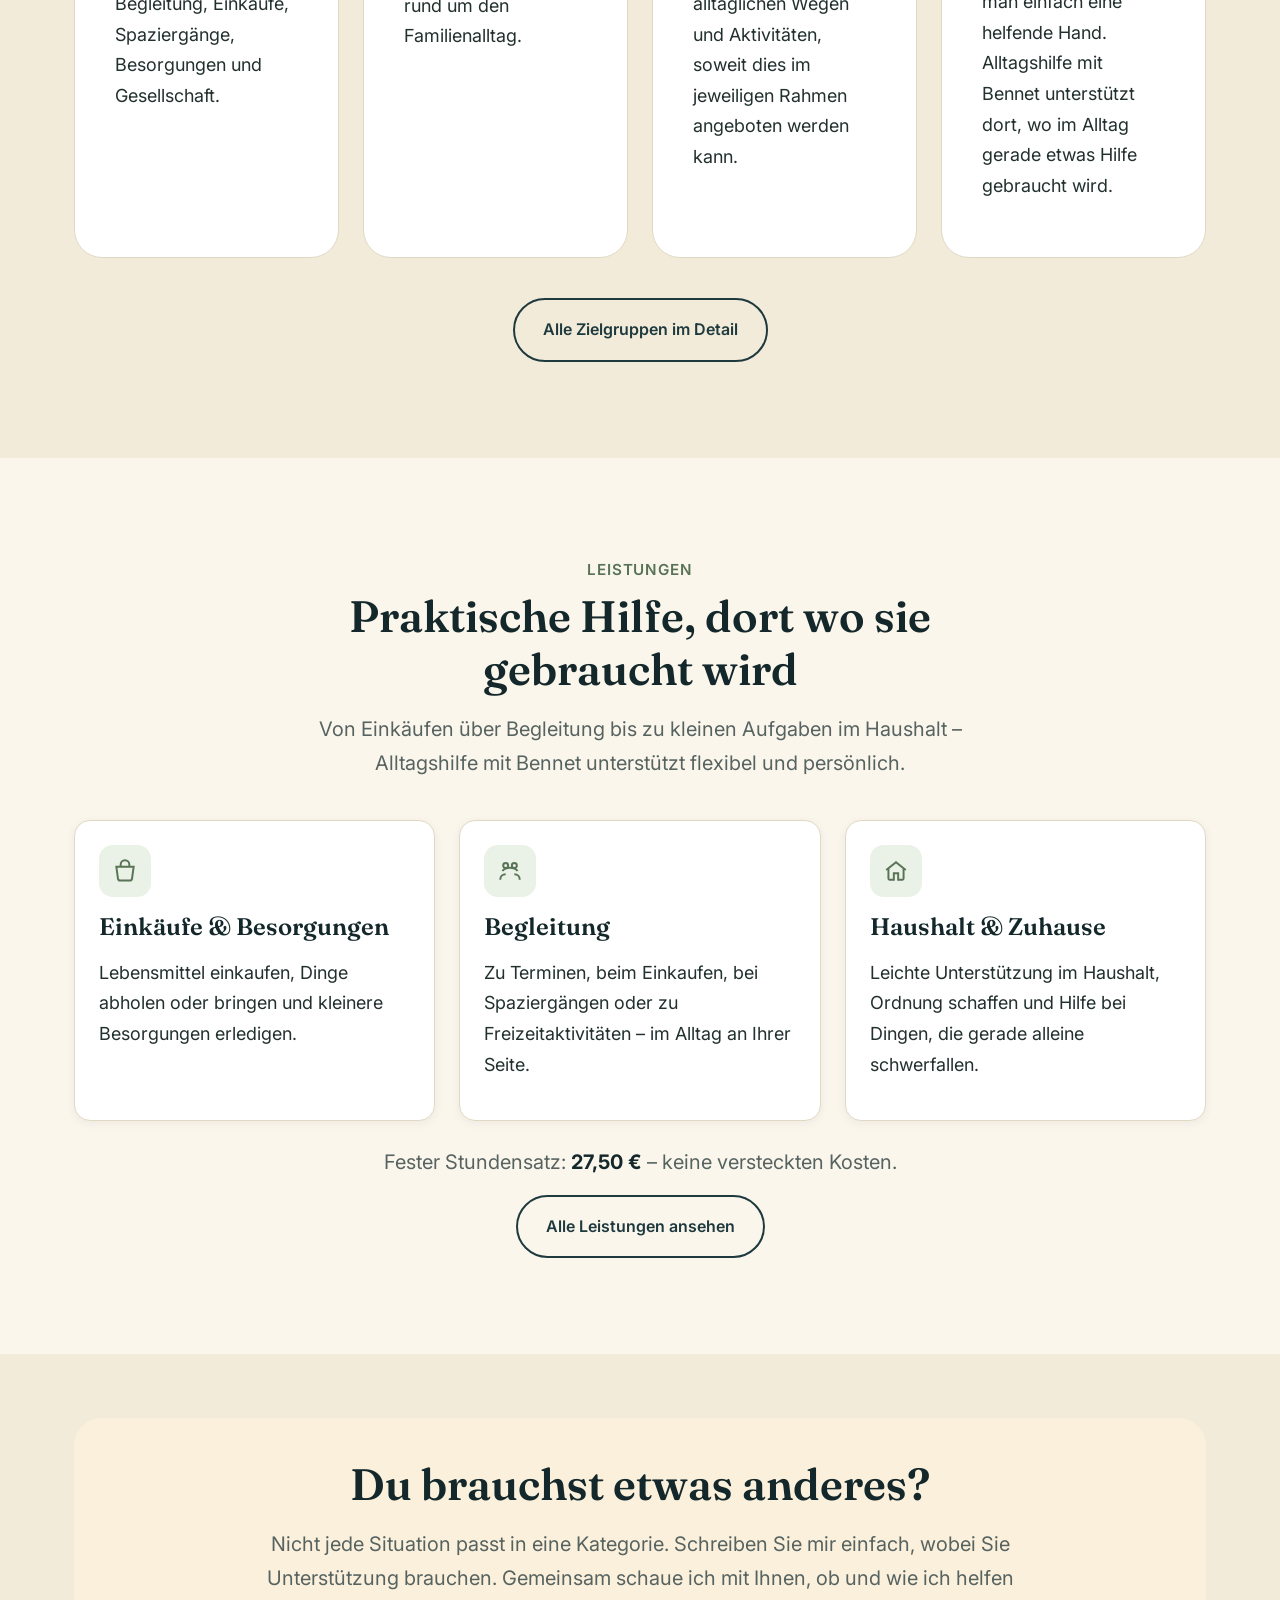
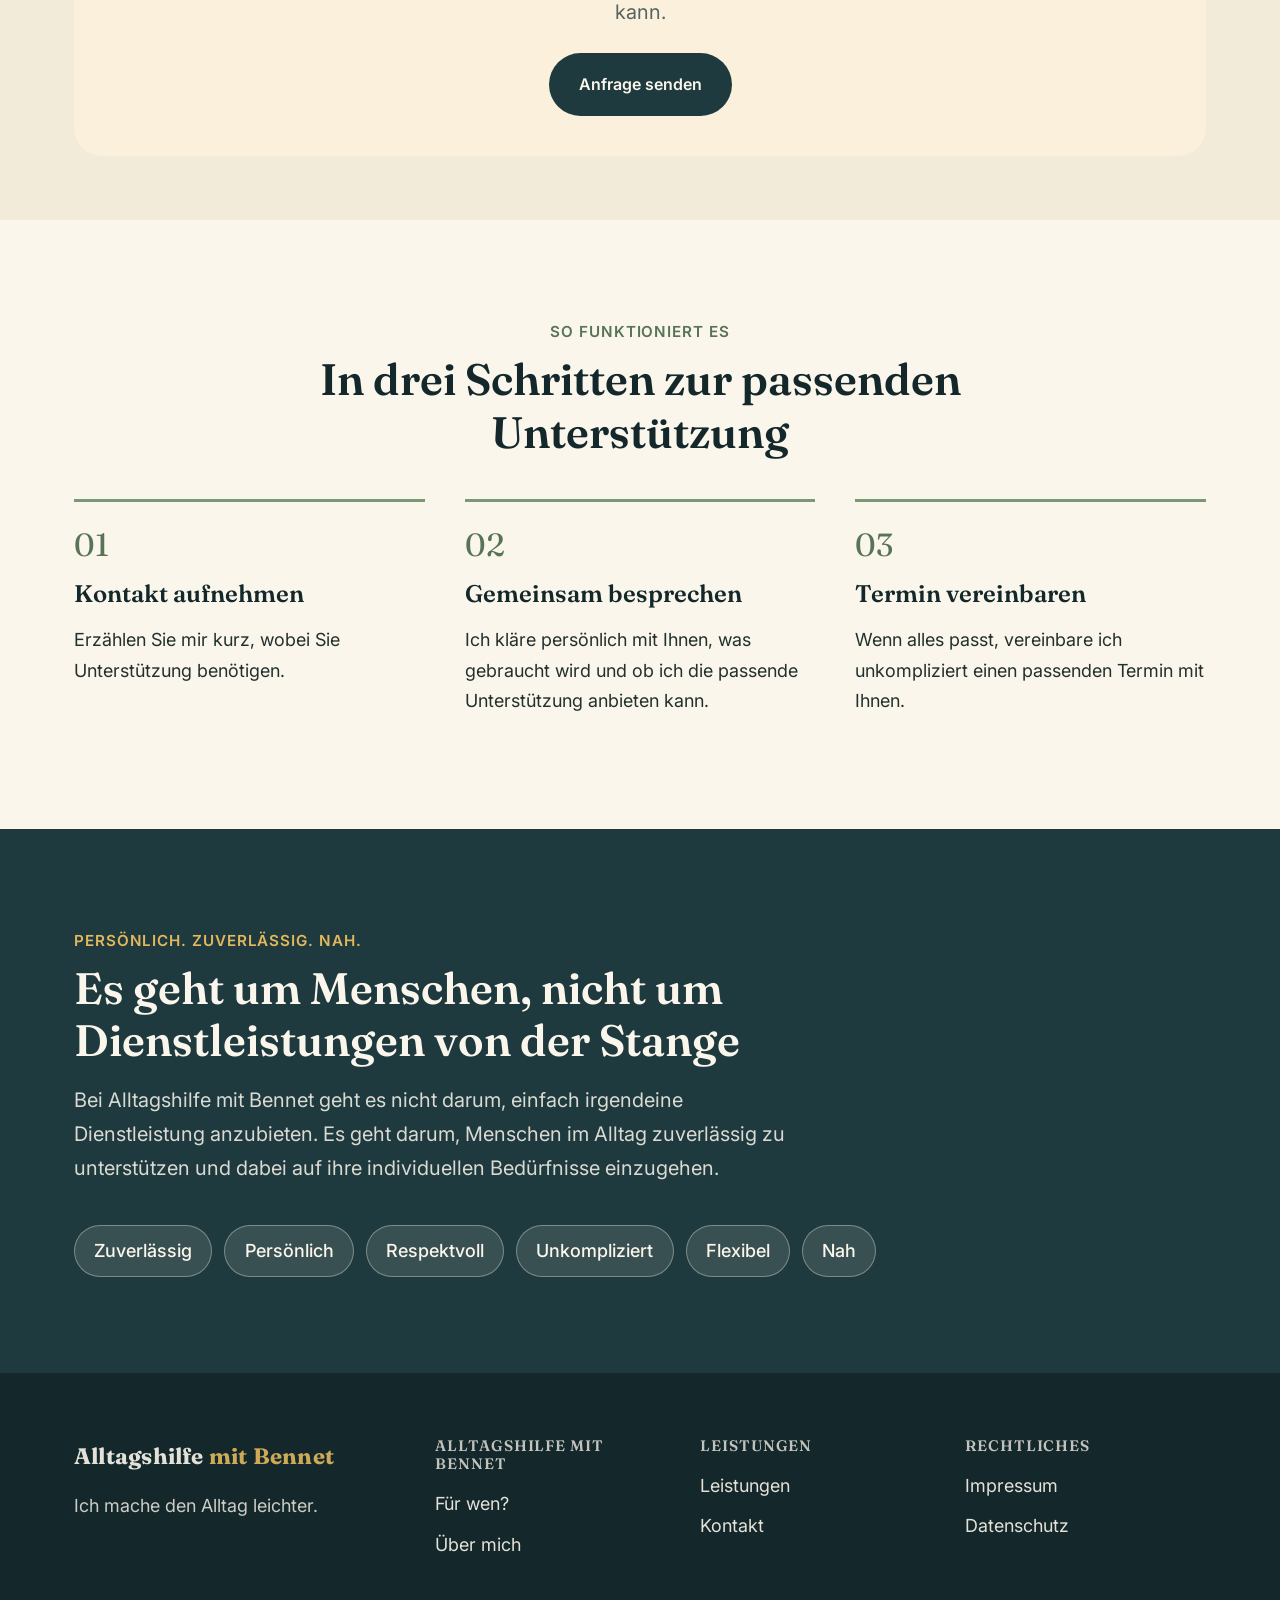
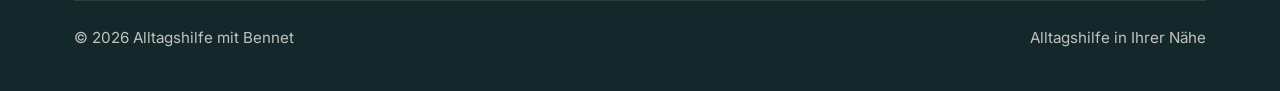
==== commit a6e22979: "Add pricing, FAQ, Vercel legal disclosures and voice consistency fixes - Add transparent hourly rate" ====
--- a/index.html
+++ b/index.html
@@ -150,7 +150,8 @@
           <p>Leichte Unterstützung im Haushalt, Ordnung schaffen und Hilfe bei Dingen, die gerade alleine schwerfallen.</p>
         </div>
       </div>
-      <div class="text-center" style="margin-top: var(--space-4);">
+      <p class="text-center lede" style="margin-top: var(--space-3);">Fester Stundensatz: <strong style="color:var(--color-primary-dark);">27,50&nbsp;€</strong> – keine versteckten Kosten.</p>
+      <div class="text-center" style="margin-top: var(--space-2);">
         <a href="leistungen.html" class="btn btn-secondary">Alle Leistungen ansehen</a>
       </div>
     </div>
@@ -254,7 +255,7 @@
 </footer>
 
 <div class="cookie-banner" id="cookie-banner" hidden>
-  <p>Diese Website verwendet ausschließlich technisch notwendige Funktionen. Es werden keine Analyse- oder Marketing-Cookies eingesetzt. <a href="datenschutz.html">Mehr erfahren</a></p>
+  <p>Diese Website verwendet technisch notwendige Funktionen und eine cookie-freie, anonyme Reichweitenmessung. Es werden keine Cookies oder Marketing-Tools eingesetzt. <a href="datenschutz.html">Mehr erfahren</a></p>
   <button type="button" class="btn btn-light" id="cookie-banner-dismiss">Verstanden</button>
 </div>
 
--- a/css/style.css
+++ b/css/style.css
@@ -358,6 +358,86 @@
   h1 { font-size: var(--fs-3xl); }
 }
 
+/* --------- Preis-Box --------- */
+.price-box {
+  display: flex;
+  align-items: center;
+  gap: var(--space-4);
+  background: var(--color-primary);
+  color: var(--color-text-on-primary);
+  border-radius: var(--radius-lg);
+  padding: var(--space-4);
+  margin-top: var(--space-3);
+}
+.price-box-amount {
+  flex-shrink: 0;
+  display: flex;
+  flex-direction: column;
+  align-items: center;
+  justify-content: center;
+  min-width: 160px;
+  padding: 1.25rem 1.5rem;
+  border-radius: var(--radius-md);
+  background: rgba(251, 246, 236, 0.1);
+  border: 1px solid rgba(251, 246, 236, 0.25);
+}
+.price-box-value {
+  font-family: var(--font-display);
+  font-size: 2.5rem;
+  font-weight: 700;
+  line-height: 1;
+  color: var(--color-accent-yellow);
+}
+.price-box-unit {
+  font-size: var(--fs-sm);
+  opacity: 0.85;
+  margin-top: 0.3rem;
+}
+.price-box-text h2 { color: var(--color-text-on-primary); }
+.price-box-text p { color: rgba(251, 246, 236, 0.85); margin-bottom: 0; }
+@media (max-width: 640px) {
+  .price-box { flex-direction: column; text-align: center; }
+  .price-box-amount { width: 100%; }
+}
+
+/* --------- FAQ --------- */
+.faq-list {
+  display: flex;
+  flex-direction: column;
+  gap: 0.75rem;
+}
+.faq-item {
+  background: var(--color-surface);
+  border: 1px solid var(--color-border);
+  border-radius: var(--radius-md);
+  padding: 1.1rem 1.4rem;
+}
+.faq-item summary {
+  cursor: pointer;
+  font-weight: 600;
+  font-family: var(--font-display);
+  font-size: 1.1rem;
+  color: var(--color-primary-dark);
+  list-style: none;
+  display: flex;
+  align-items: center;
+  justify-content: space-between;
+  gap: 1rem;
+}
+.faq-item summary::-webkit-details-marker { display: none; }
+.faq-item summary::after {
+  content: "+";
+  font-size: 1.4rem;
+  color: var(--color-accent-green-dark);
+  flex-shrink: 0;
+  transition: transform 0.15s ease;
+}
+.faq-item[open] summary::after { transform: rotate(45deg); }
+.faq-item p {
+  margin: 0.85rem 0 0;
+  color: var(--color-text-muted);
+}
+
 /* --------- Karten / Grids --------- */
 .grid {
   display: grid;
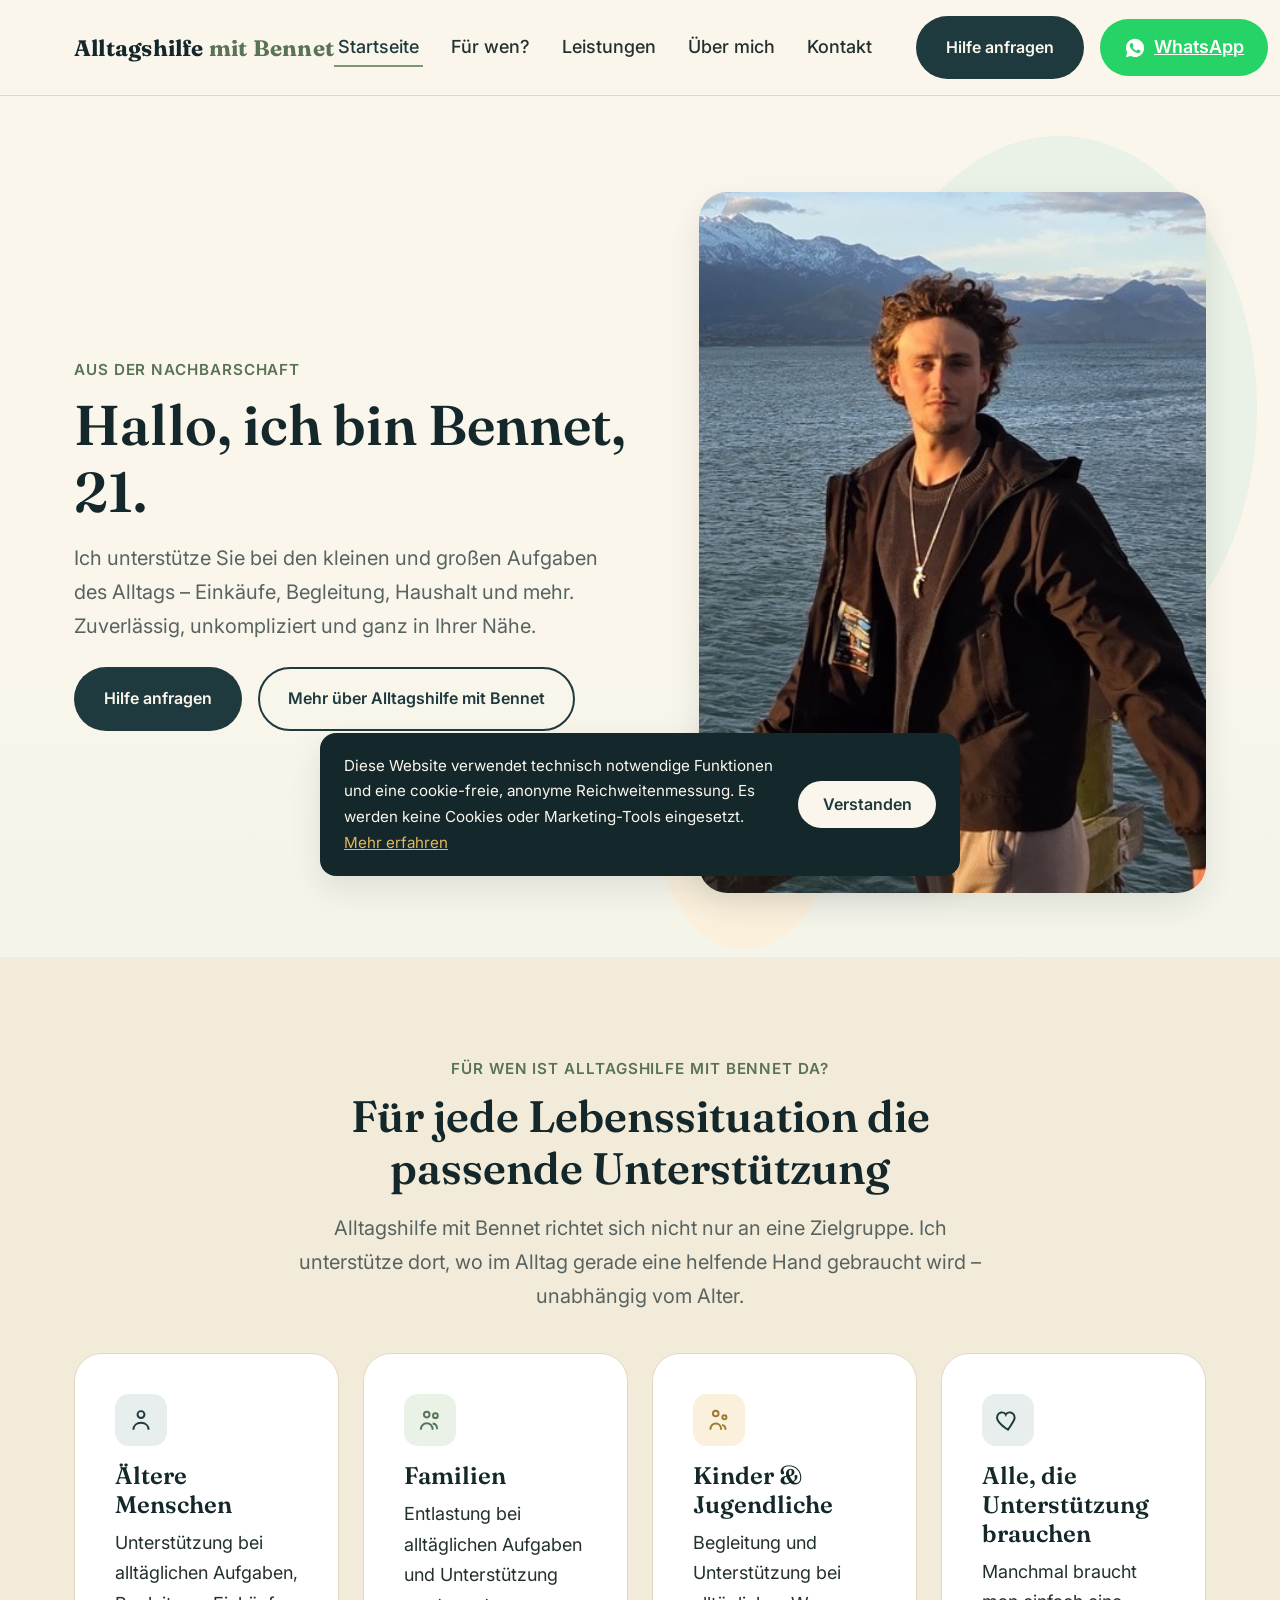
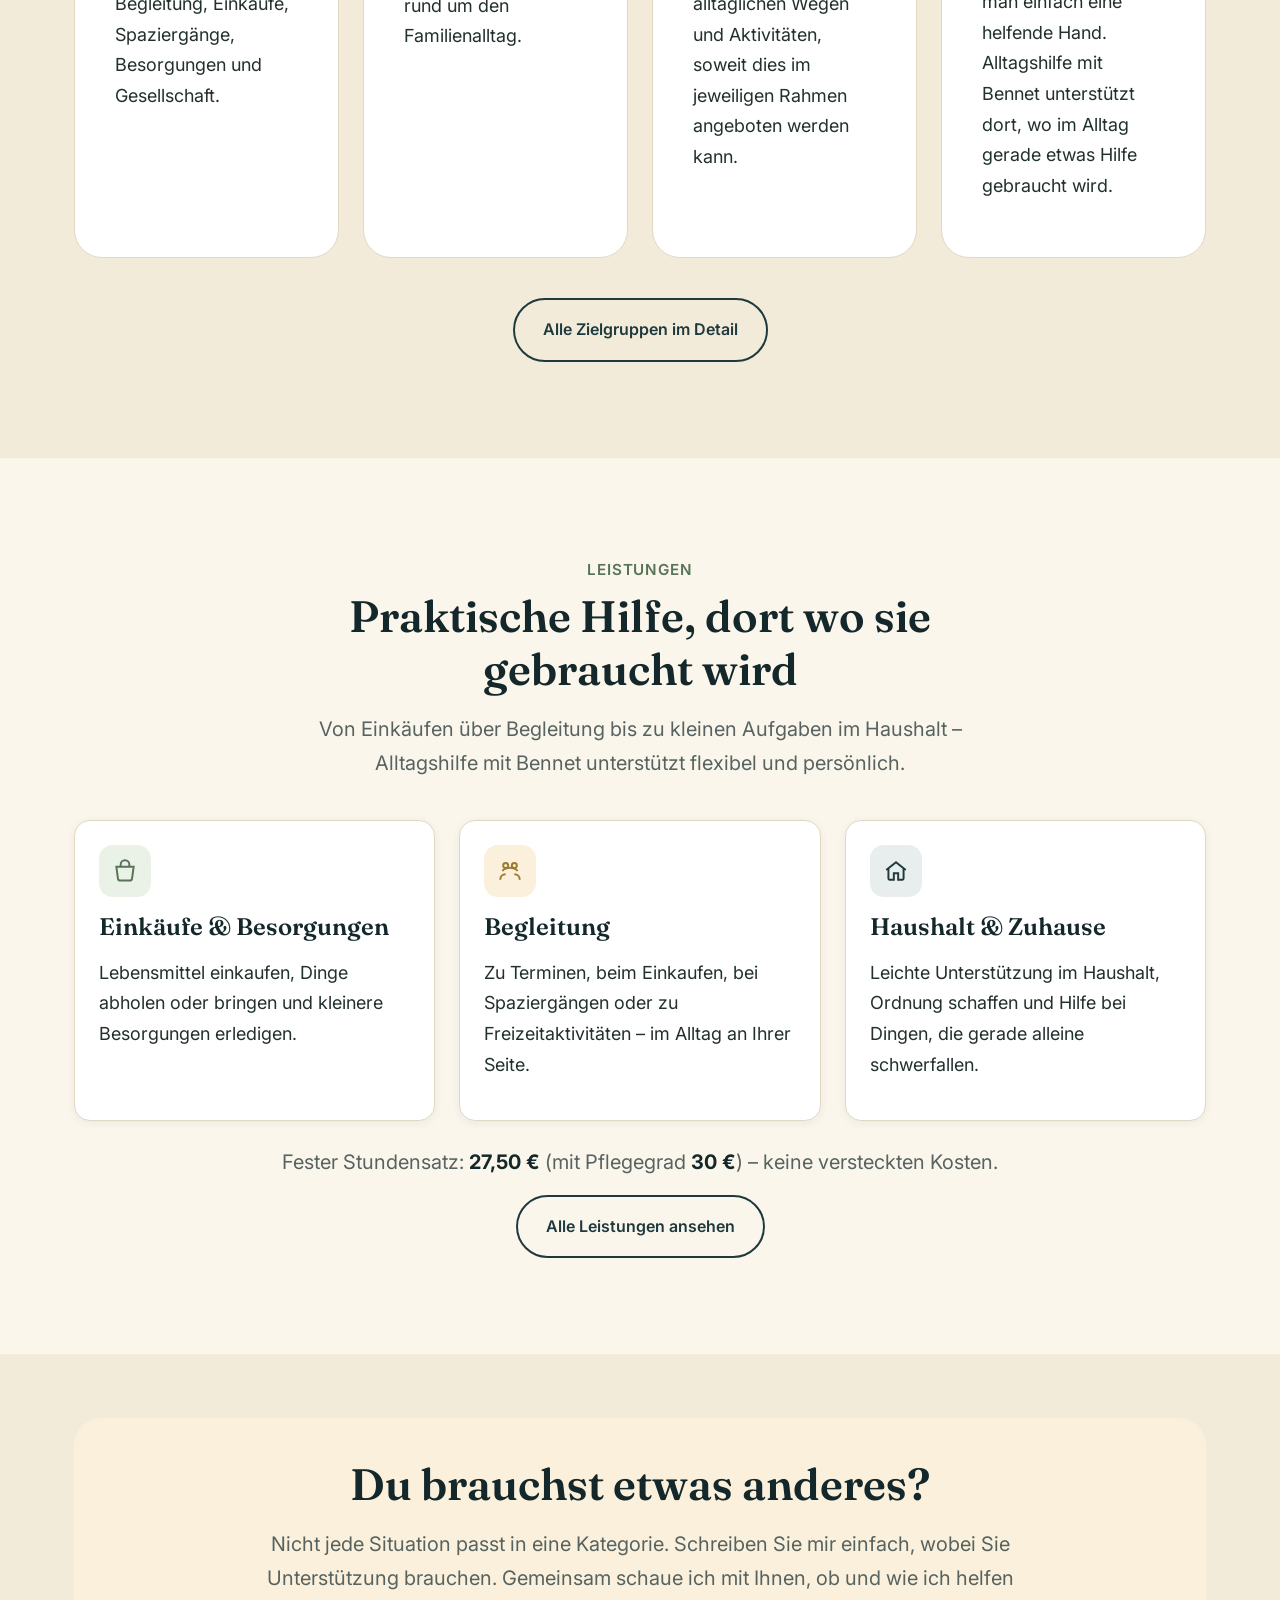
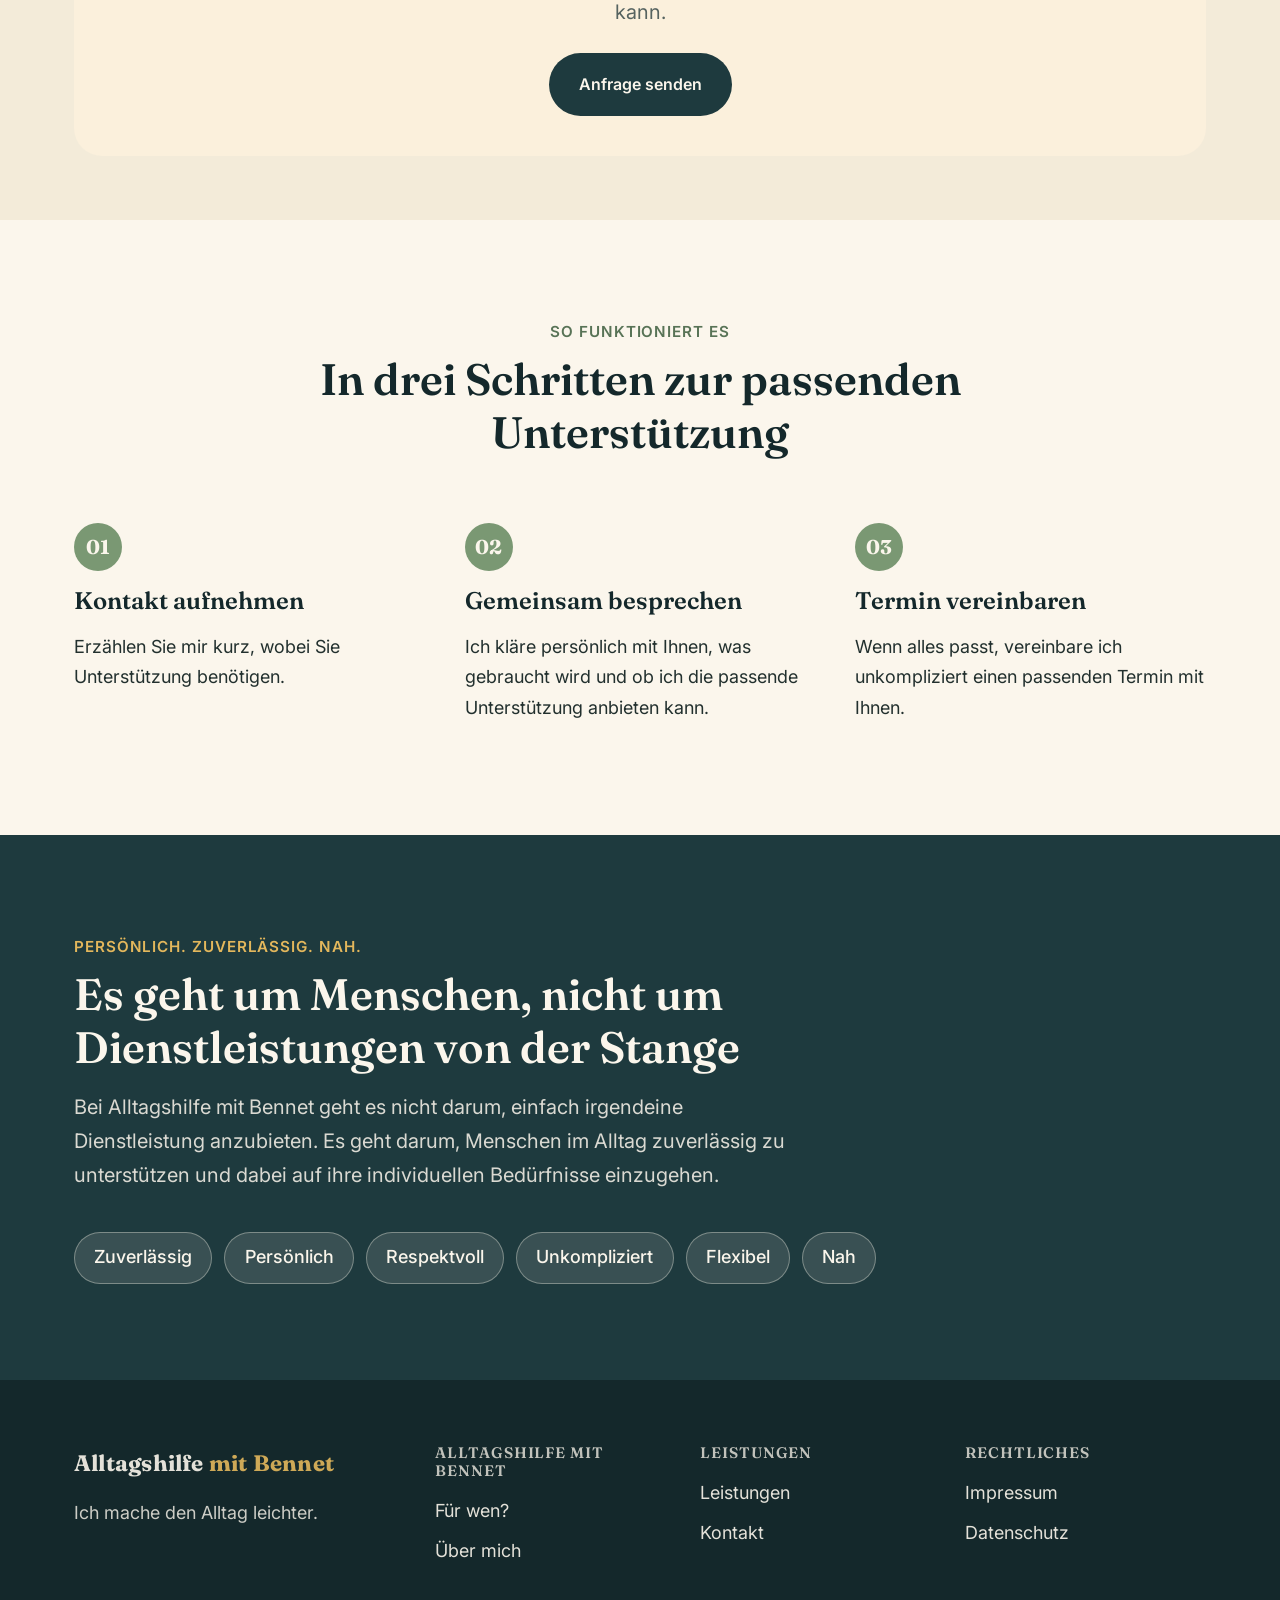
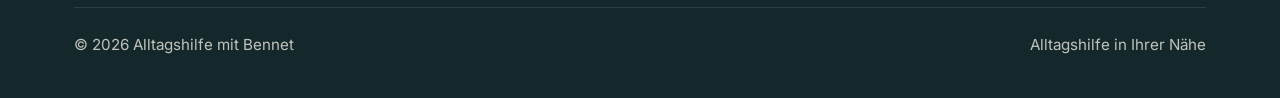
==== commit f8c42bf9: "Add visual polish, hover/scroll animations, and two-tier pricing - Add hover lift + shadow transitio" ====
--- a/index.html
+++ b/index.html
@@ -70,7 +70,9 @@
         </div>
       </div>
       <div class="hero-art">
-        <img src="assets/bennet.jpg" alt="Bennet Wadehn, Gründer von Alltagshilfe mit Bennet" width="420" height="580" loading="eager">
+        <div class="hero-art-frame">
+          <img src="assets/bennet.jpg" alt="Bennet Wadehn, Gründer von Alltagshilfe mit Bennet" width="420" height="580" loading="eager">
+        </div>
       </div>
     </div>
   </section>
@@ -85,28 +87,28 @@
       </div>
       <div class="grid grid-4">
         <article class="audience-card">
-          <div class="card-icon" aria-hidden="true">
+          <div class="card-icon icon-primary" aria-hidden="true">
             <svg viewBox="0 0 24 24" fill="none" stroke="currentColor" stroke-width="1.8"><circle cx="12" cy="7" r="3.2"/><path d="M5 21c0-4 3-6.5 7-6.5S19 17 19 21"/></svg>
           </div>
           <h3>Ältere Menschen</h3>
           <p>Unterstützung bei alltäglichen Aufgaben, Begleitung, Einkäufe, Spaziergänge, Besorgungen und Gesellschaft.</p>
         </article>
         <article class="audience-card">
-          <div class="card-icon" aria-hidden="true">
+          <div class="card-icon icon-green" aria-hidden="true">
             <svg viewBox="0 0 24 24" fill="none" stroke="currentColor" stroke-width="1.8"><circle cx="9" cy="7" r="2.6"/><circle cx="17" cy="8" r="2.2"/><path d="M3.5 21c0-3.6 2.6-6 5.5-6s5.5 2.4 5.5 6"/><path d="M14.5 15.2c2.3.2 4.1 2.3 4.1 5.3"/></svg>
           </div>
           <h3>Familien</h3>
           <p>Entlastung bei alltäglichen Aufgaben und Unterstützung rund um den Familienalltag.</p>
         </article>
         <article class="audience-card">
-          <div class="card-icon" aria-hidden="true">
+          <div class="card-icon icon-yellow" aria-hidden="true">
             <svg viewBox="0 0 24 24" fill="none" stroke="currentColor" stroke-width="1.8"><circle cx="9" cy="6" r="2.6"/><circle cx="17" cy="9.5" r="1.9"/><path d="M4 21c0-3.5 2.3-5.8 5-5.8s5 2.3 5 5.8"/><path d="M14.8 16.5c1.8.3 3.2 2 3.2 4.5"/></svg>
           </div>
           <h3>Kinder &amp; Jugendliche</h3>
           <p>Begleitung und Unterstützung bei alltäglichen Wegen und Aktivitäten, soweit dies im jeweiligen Rahmen angeboten werden kann.</p>
         </article>
         <article class="audience-card">
-          <div class="card-icon" aria-hidden="true">
+          <div class="card-icon icon-primary" aria-hidden="true">
             <svg viewBox="0 0 24 24" fill="none" stroke="currentColor" stroke-width="1.8"><path d="M12 21s-7-4.3-9.5-8.7C1 9 2.4 5.8 5.6 5.1c2-.4 3.7.5 4.4 2 .7-1.5 2.4-2.4 4.4-2 3.2.7 4.6 3.9 3.1 7.2C15 16.7 12 21 12 21Z"/></svg>
           </div>
           <h3>Alle, die Unterstützung brauchen</h3>
@@ -129,28 +131,28 @@
       </div>
       <div class="grid grid-3">
         <div class="card">
-          <div class="card-icon" aria-hidden="true">
+          <div class="card-icon icon-green" aria-hidden="true">
             <svg viewBox="0 0 24 24" fill="none" stroke="currentColor" stroke-width="1.8"><path d="M4 8h16l-1.5 11a2 2 0 0 1-2 1.8H7.5a2 2 0 0 1-2-1.8L4 8Z"/><path d="M8 8V6a4 4 0 0 1 8 0v2"/></svg>
           </div>
           <h3>Einkäufe &amp; Besorgungen</h3>
           <p>Lebensmittel einkaufen, Dinge abholen oder bringen und kleinere Besorgungen erledigen.</p>
         </div>
         <div class="card">
-          <div class="card-icon" aria-hidden="true">
+          <div class="card-icon icon-yellow" aria-hidden="true">
             <svg viewBox="0 0 24 24" fill="none" stroke="currentColor" stroke-width="1.8"><path d="M5 12c3-4 11-4 14 0"/><circle cx="8" cy="7" r="2.3"/><circle cx="16" cy="7" r="2.3"/><path d="M3 20c0-3 2.2-5 5-5M21 20c0-3-2.2-5-5-5"/></svg>
           </div>
           <h3>Begleitung</h3>
           <p>Zu Terminen, beim Einkaufen, bei Spaziergängen oder zu Freizeitaktivitäten – im Alltag an Ihrer Seite.</p>
         </div>
         <div class="card">
-          <div class="card-icon" aria-hidden="true">
+          <div class="card-icon icon-primary" aria-hidden="true">
             <svg viewBox="0 0 24 24" fill="none" stroke="currentColor" stroke-width="1.8"><path d="M3 11l9-7 9 7"/><path d="M5 10v9a1 1 0 0 0 1 1h4v-6h4v6h4a1 1 0 0 0 1-1v-9"/></svg>
           </div>
           <h3>Haushalt &amp; Zuhause</h3>
           <p>Leichte Unterstützung im Haushalt, Ordnung schaffen und Hilfe bei Dingen, die gerade alleine schwerfallen.</p>
         </div>
       </div>
-      <p class="text-center lede" style="margin-top: var(--space-3);">Fester Stundensatz: <strong style="color:var(--color-primary-dark);">27,50&nbsp;€</strong> – keine versteckten Kosten.</p>
+      <p class="text-center lede" style="margin-top: var(--space-3);">Fester Stundensatz: <strong style="color:var(--color-primary-dark);">27,50&nbsp;€</strong> (mit Pflegegrad <strong style="color:var(--color-primary-dark);">30&nbsp;€</strong>) – keine versteckten Kosten.</p>
       <div class="text-center" style="margin-top: var(--space-2);">
         <a href="leistungen.html" class="btn btn-secondary">Alle Leistungen ansehen</a>
       </div>
--- a/css/style.css
+++ b/css/style.css
@@ -157,10 +157,11 @@
   border: 2px solid transparent;
   cursor: pointer;
   min-height: 52px;
-  transition: transform 0.15s ease, background 0.15s ease, color 0.15s ease, border-color 0.15s ease;
-}
-.btn:hover { transform: translateY(-1px); }
-.btn:disabled { opacity: 0.7; cursor: not-allowed; transform: none; }
+  transition: transform 0.15s ease, background 0.15s ease, color 0.15s ease, border-color 0.15s ease, box-shadow 0.15s ease;
+}
+.btn:hover { transform: translateY(-1px); box-shadow: 0 8px 20px rgba(20, 40, 43, 0.16); }
+.btn:active { transform: translateY(0) scale(0.97); box-shadow: none; }
+.btn:disabled { opacity: 0.7; cursor: not-allowed; transform: none; box-shadow: none; }
 .btn-primary {
   background: var(--color-primary);
   color: var(--color-text-on-primary);
@@ -253,9 +254,19 @@
   font-weight: 600;
   white-space: nowrap;
   flex-shrink: 0;
+  transition: transform 0.15s ease, background 0.15s ease, box-shadow 0.15s ease;
 }
 .btn-whatsapp svg { width: 22px; height: 22px; flex-shrink: 0; }
-.btn-whatsapp:hover { background: #1EBE5A; }
+.btn-whatsapp:hover { background: #1EBE5A; transform: translateY(-1px); box-shadow: 0 8px 20px rgba(37, 211, 102, 0.35); }
+.btn-whatsapp:active { transform: translateY(0) scale(0.97); box-shadow: none; }
+@media (prefers-reduced-motion: no-preference) {
+  .header-cta .btn-whatsapp { animation: whatsapp-glow 3.2s ease-in-out infinite; }
+  .header-cta .btn-whatsapp:hover { animation: none; }
+}
+@keyframes whatsapp-glow {
+  0%, 100% { box-shadow: 0 0 0 0 rgba(37, 211, 102, 0.35); }
+  50% { box-shadow: 0 0 0 8px rgba(37, 211, 102, 0); }
+}
 @media (max-width: 1180px) {
   .header-cta .btn-whatsapp { display: none; }
 }
@@ -332,6 +343,7 @@
 /* --------- Hero --------- */
 .hero {
   padding-block: var(--space-6) var(--space-5);
+  background: linear-gradient(180deg, var(--color-bg) 0%, var(--color-bg) 55%, var(--color-accent-green-tint) 160%);
 }
 .hero .container {
   display: grid;
@@ -343,14 +355,53 @@
 .hero .lede { max-width: 46ch; }
 .hero-art {
   position: relative;
+}
+.hero-art::before,
+.hero-art::after {
+  content: "";
+  position: absolute;
+  border-radius: 50%;
+  z-index: 0;
+}
+.hero-art::before {
+  width: 78%;
+  height: 78%;
+  top: -8%;
+  right: -10%;
+  background: var(--color-accent-green-tint);
+}
+.hero-art::after {
+  width: 34%;
+  height: 34%;
+  bottom: -8%;
+  left: -8%;
+  background: var(--color-accent-yellow-tint);
+}
+.hero-art-frame {
+  position: relative;
+  z-index: 1;
   aspect-ratio: 420 / 580;
   border-radius: var(--radius-lg);
   overflow: hidden;
   box-shadow: var(--shadow-md);
   background: var(--color-primary-tint);
 }
-.hero-art svg,
-.hero-art img { width: 100%; height: 100%; object-fit: cover; }
+.hero-art-frame svg,
+.hero-art-frame img { width: 100%; height: 100%; object-fit: cover; }
+@media (prefers-reduced-motion: no-preference) {
+  .hero-art-frame { transition: transform 0.4s ease; }
+  .hero-art:hover .hero-art-frame { transform: translateY(-4px); }
+  .hero-art::before { animation: float-blob-a 9s ease-in-out infinite; }
+  .hero-art::after { animation: float-blob-b 7s ease-in-out infinite; }
+}
+@keyframes float-blob-a {
+  0%, 100% { transform: translate(0, 0) scale(1); }
+  50% { transform: translate(-3%, 4%) scale(1.04); }
+}
+@keyframes float-blob-b {
+  0%, 100% { transform: translate(0, 0) scale(1); }
+  50% { transform: translate(4%, -5%) scale(1.06); }
+}
 
 @media (max-width: 900px) {
   .hero .container { grid-template-columns: 1fr; }
@@ -369,21 +420,34 @@
   padding: var(--space-4);
   margin-top: var(--space-3);
 }
+.price-box-tiers {
+  flex-shrink: 0;
+  display: flex;
+  flex-direction: column;
+  gap: 0.75rem;
+}
 .price-box-amount {
-  flex-shrink: 0;
   display: flex;
   flex-direction: column;
   align-items: center;
   justify-content: center;
-  min-width: 160px;
-  padding: 1.25rem 1.5rem;
+  min-width: 180px;
+  padding: 1rem 1.5rem;
   border-radius: var(--radius-md);
   background: rgba(251, 246, 236, 0.1);
   border: 1px solid rgba(251, 246, 236, 0.25);
 }
+.price-box-label {
+  font-size: var(--fs-sm);
+  font-weight: 600;
+  letter-spacing: 0.03em;
+  text-transform: uppercase;
+  color: var(--color-accent-green);
+  margin-bottom: 0.25rem;
+}
 .price-box-value {
   font-family: var(--font-display);
-  font-size: 2.5rem;
+  font-size: 2rem;
   font-weight: 700;
   line-height: 1;
   color: var(--color-accent-yellow);
@@ -394,9 +458,16 @@
   margin-top: 0.3rem;
 }
 .price-box-text h2 { color: var(--color-text-on-primary); }
-.price-box-text p { color: rgba(251, 246, 236, 0.85); margin-bottom: 0; }
+.price-box-text p { color: rgba(251, 246, 236, 0.85); }
+.price-box-text .card-note {
+  background: rgba(251, 246, 236, 0.1);
+  color: rgba(251, 246, 236, 0.85);
+  margin-top: var(--space-2);
+  margin-bottom: 0;
+}
 @media (max-width: 640px) {
   .price-box { flex-direction: column; text-align: center; }
+  .price-box-tiers { width: 100%; }
   .price-box-amount { width: 100%; }
 }
 
@@ -411,7 +482,10 @@
   border: 1px solid var(--color-border);
   border-radius: var(--radius-md);
   padding: 1.1rem 1.4rem;
-}
+  transition: border-color 0.2s ease, box-shadow 0.2s ease;
+}
+.faq-item:hover { border-color: var(--color-accent-green); }
+.faq-item[open] { box-shadow: var(--shadow-sm); }
 .faq-item summary {
   cursor: pointer;
   font-weight: 600;
@@ -461,7 +535,14 @@
   padding: var(--space-3);
   box-shadow: var(--shadow-sm);
   height: 100%;
-}
+  transition: transform 0.2s ease, box-shadow 0.2s ease, border-color 0.2s ease;
+}
+.card:hover {
+  transform: translateY(-4px);
+  box-shadow: var(--shadow-md);
+  border-color: var(--color-accent-green);
+}
+.card:hover .card-icon { transform: scale(1.06); }
 .card-icon {
   width: 52px;
   height: 52px;
@@ -472,6 +553,7 @@
   justify-content: center;
   margin-bottom: var(--space-2);
   color: var(--color-accent-green-dark);
+  transition: transform 0.2s ease;
 }
 .card-icon svg { width: 26px; height: 26px; }
 .card ul {
@@ -512,9 +594,19 @@
   border-radius: var(--radius-lg);
   padding: var(--space-4);
   height: 100%;
-}
+  transition: transform 0.2s ease, box-shadow 0.2s ease, border-color 0.2s ease;
+}
+.audience-card:hover {
+  transform: translateY(-4px);
+  box-shadow: var(--shadow-md);
+  border-color: var(--color-accent-green);
+}
+.audience-card:hover .card-icon { transform: scale(1.06); }
 .audience-card h3 { margin-bottom: 0.5rem; }
 .audience-card .card-icon { background: var(--color-primary-tint); color: var(--color-primary); }
+.card-icon.icon-green { background: var(--color-accent-green-tint); color: var(--color-accent-green-dark); }
+.card-icon.icon-yellow { background: var(--color-accent-yellow-tint); color: #9c7a2e; }
+.card-icon.icon-primary { background: var(--color-primary-tint); color: var(--color-primary); }
 
 /* --------- Schritte --------- */
 .steps {
@@ -526,15 +618,21 @@
 @media (max-width: 800px) { .steps { grid-template-columns: 1fr; } }
 .step {
   position: relative;
-  padding-top: var(--space-2);
-  border-top: 3px solid var(--color-accent-green);
+  padding-top: var(--space-3);
 }
 .step-number {
   font-family: var(--font-display);
-  font-size: var(--fs-2xl);
-  color: var(--color-accent-green-dark);
-  display: block;
-  margin-bottom: 0.5rem;
+  font-size: var(--fs-lg);
+  font-weight: 700;
+  color: var(--color-text-on-primary);
+  display: flex;
+  align-items: center;
+  justify-content: center;
+  width: 48px;
+  height: 48px;
+  border-radius: 50%;
+  background: var(--color-accent-green);
+  margin-bottom: var(--space-2);
 }
 
 /* --------- Werte / Vertrauen --------- */
@@ -705,6 +803,17 @@
 .cookie-banner a { color: var(--color-accent-yellow); text-decoration: underline; }
 .cookie-banner .btn { flex-shrink: 0; min-height: 44px; padding: 0.7rem 1.4rem; }
 
+/* --------- Scroll-Reveal --------- */
+.reveal {
+  opacity: 0;
+  transform: translateY(16px);
+  transition: opacity 0.5s ease, transform 0.5s ease;
+}
+.reveal.is-visible {
+  opacity: 1;
+  transform: translateY(0);
+}
+
 /* --------- Utility --------- */
 .text-center { text-align: center; }
 .mt-0 { margin-top: 0; }
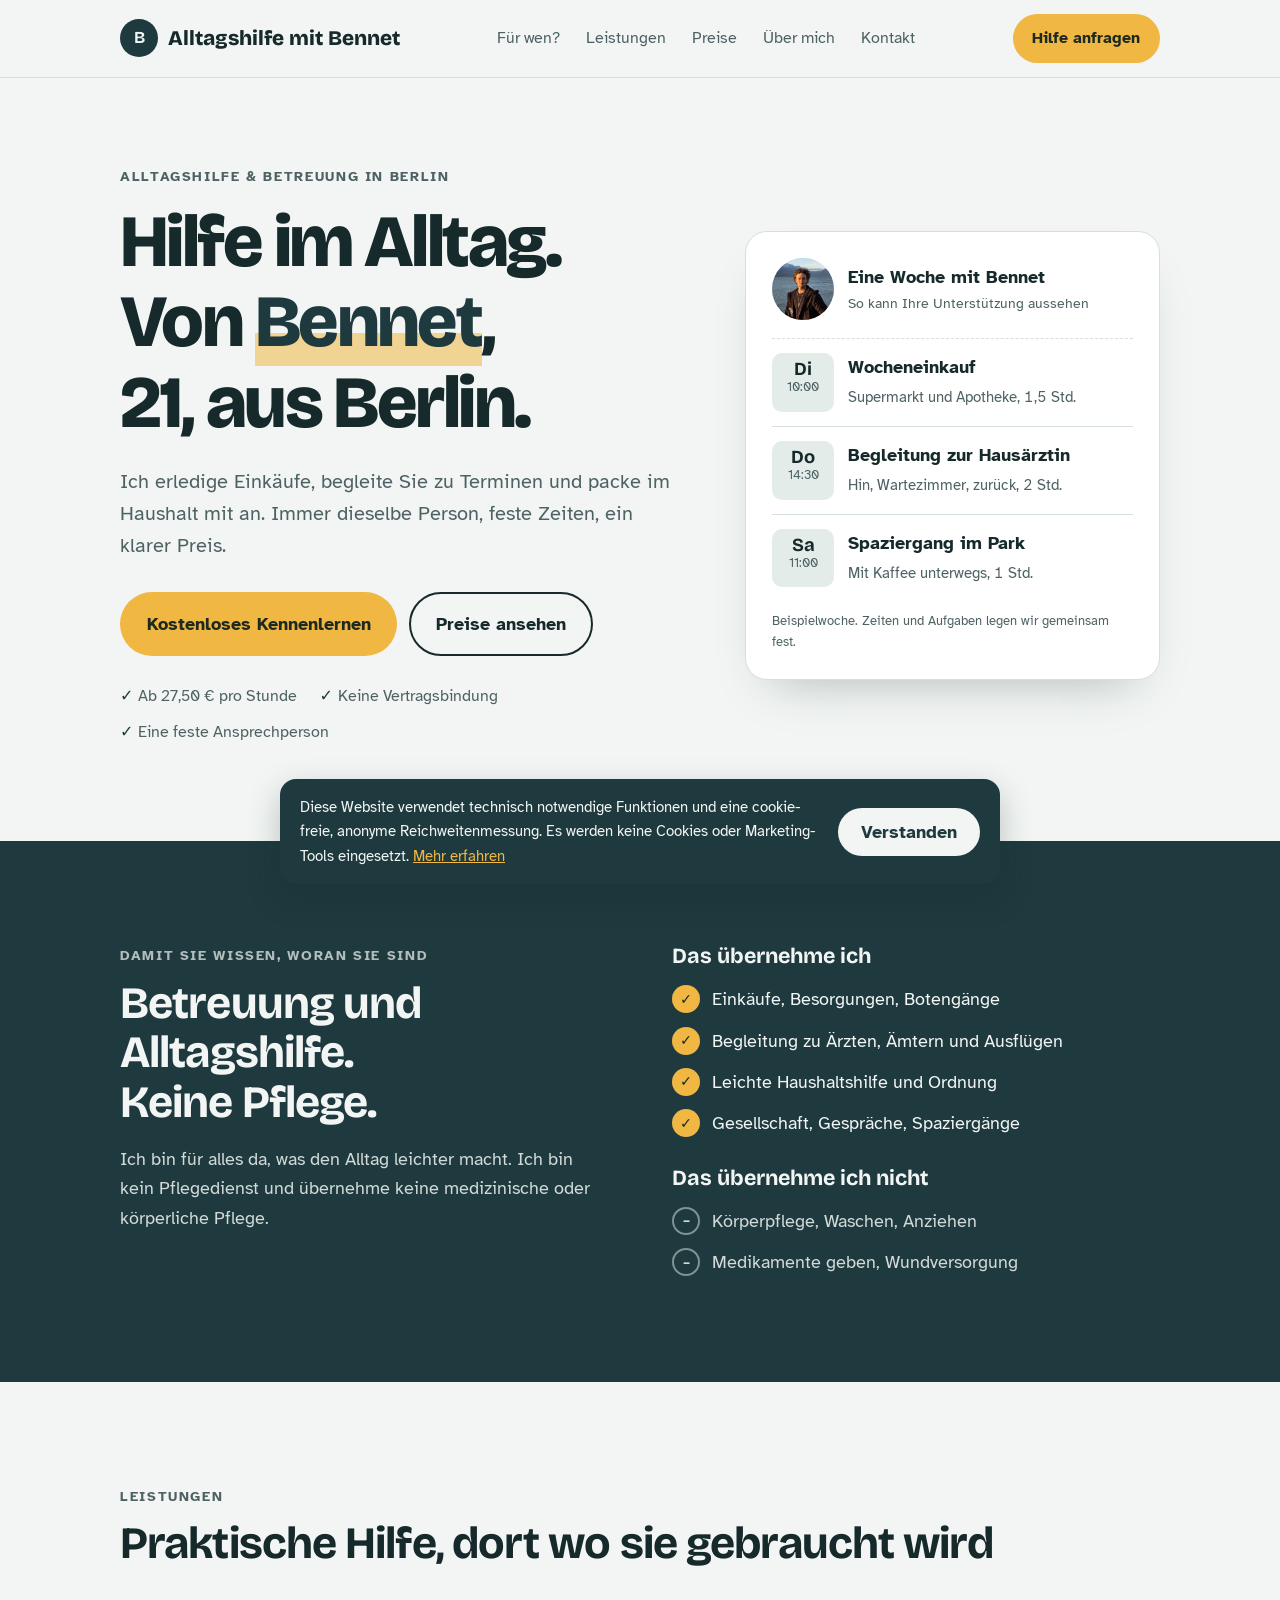
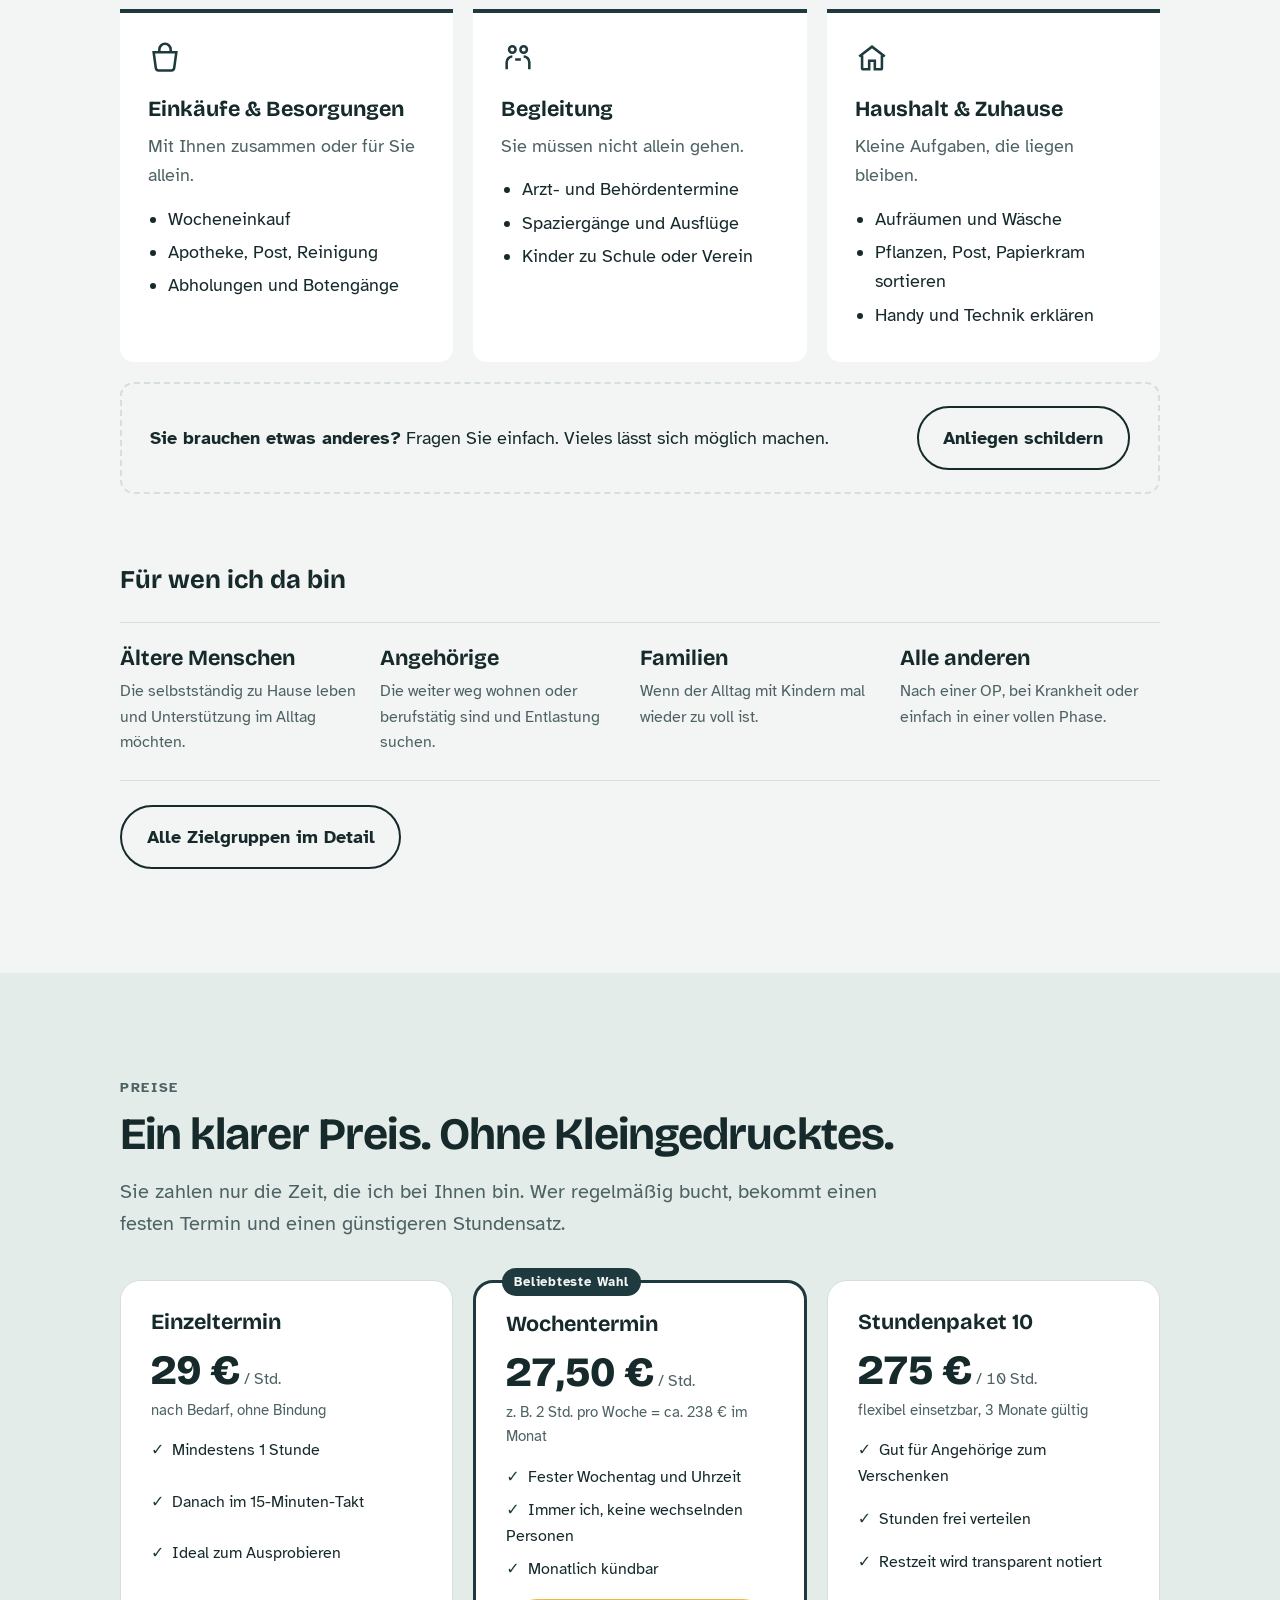
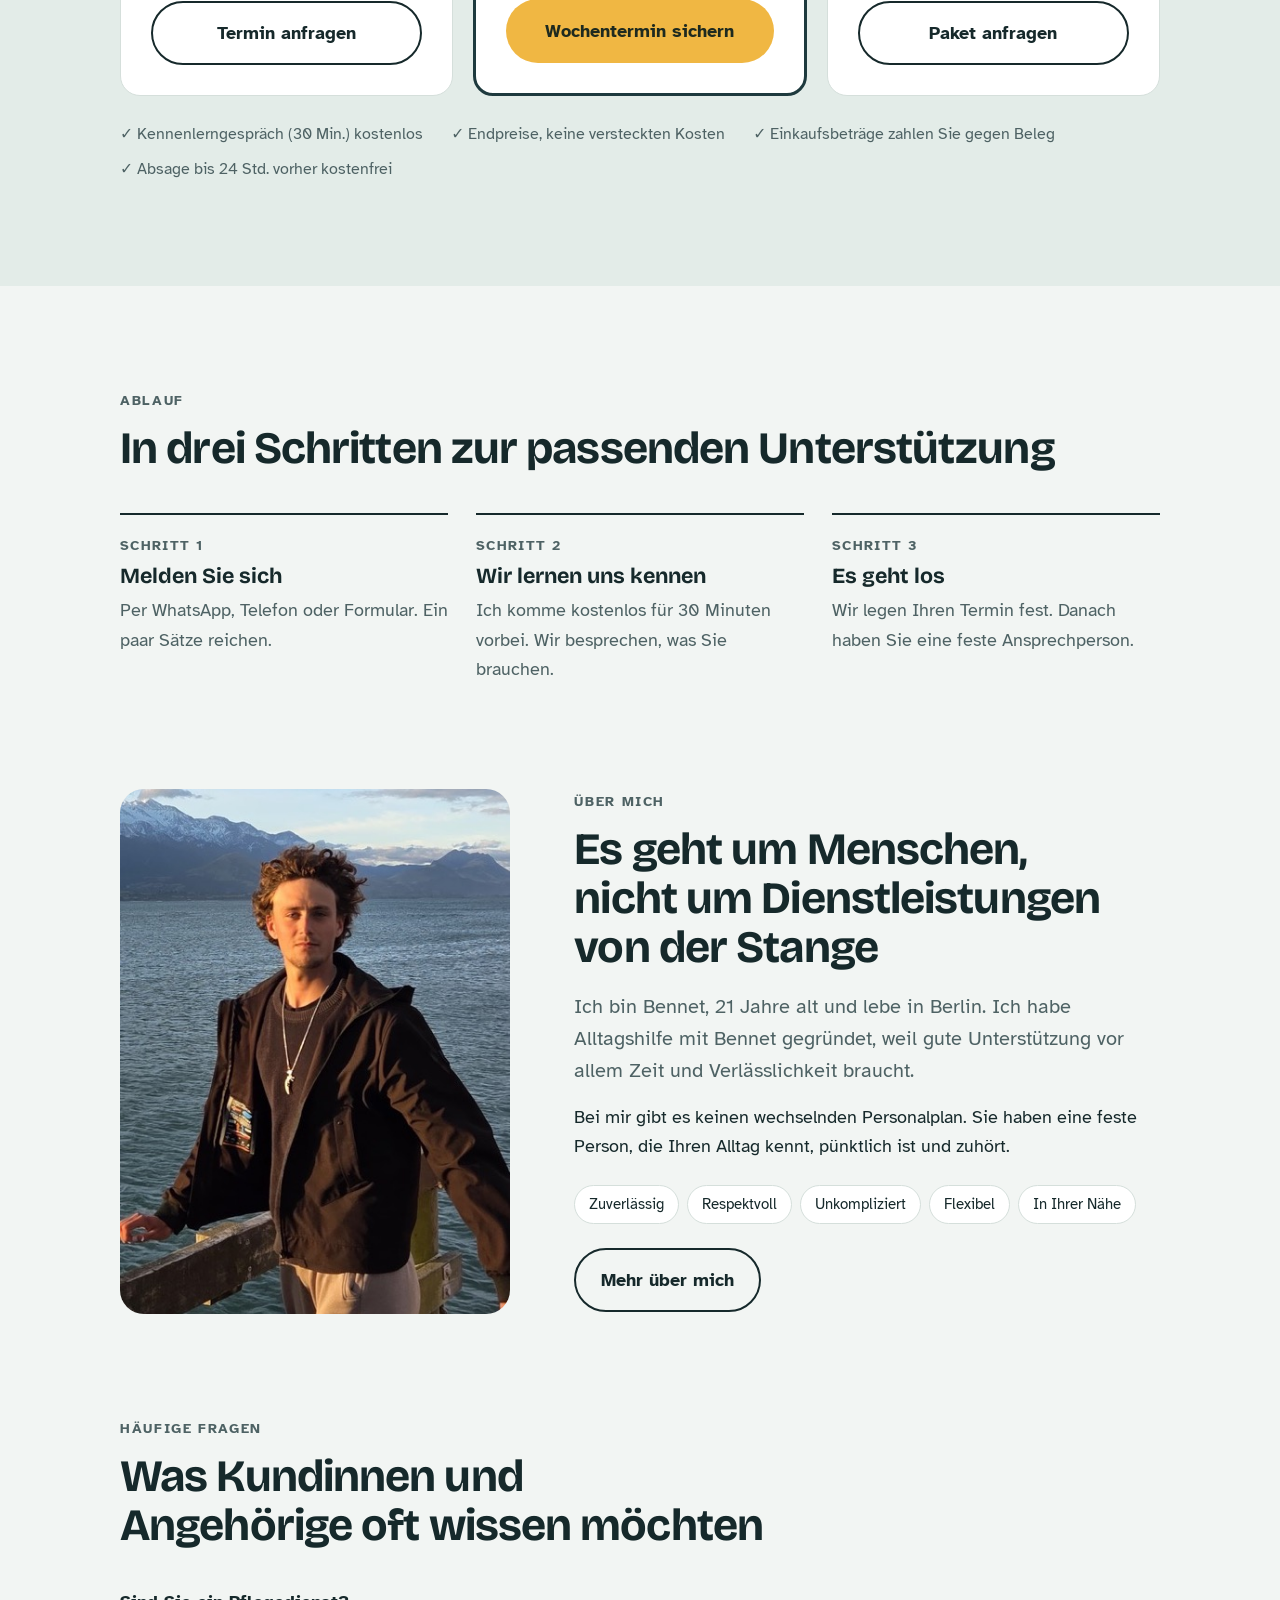
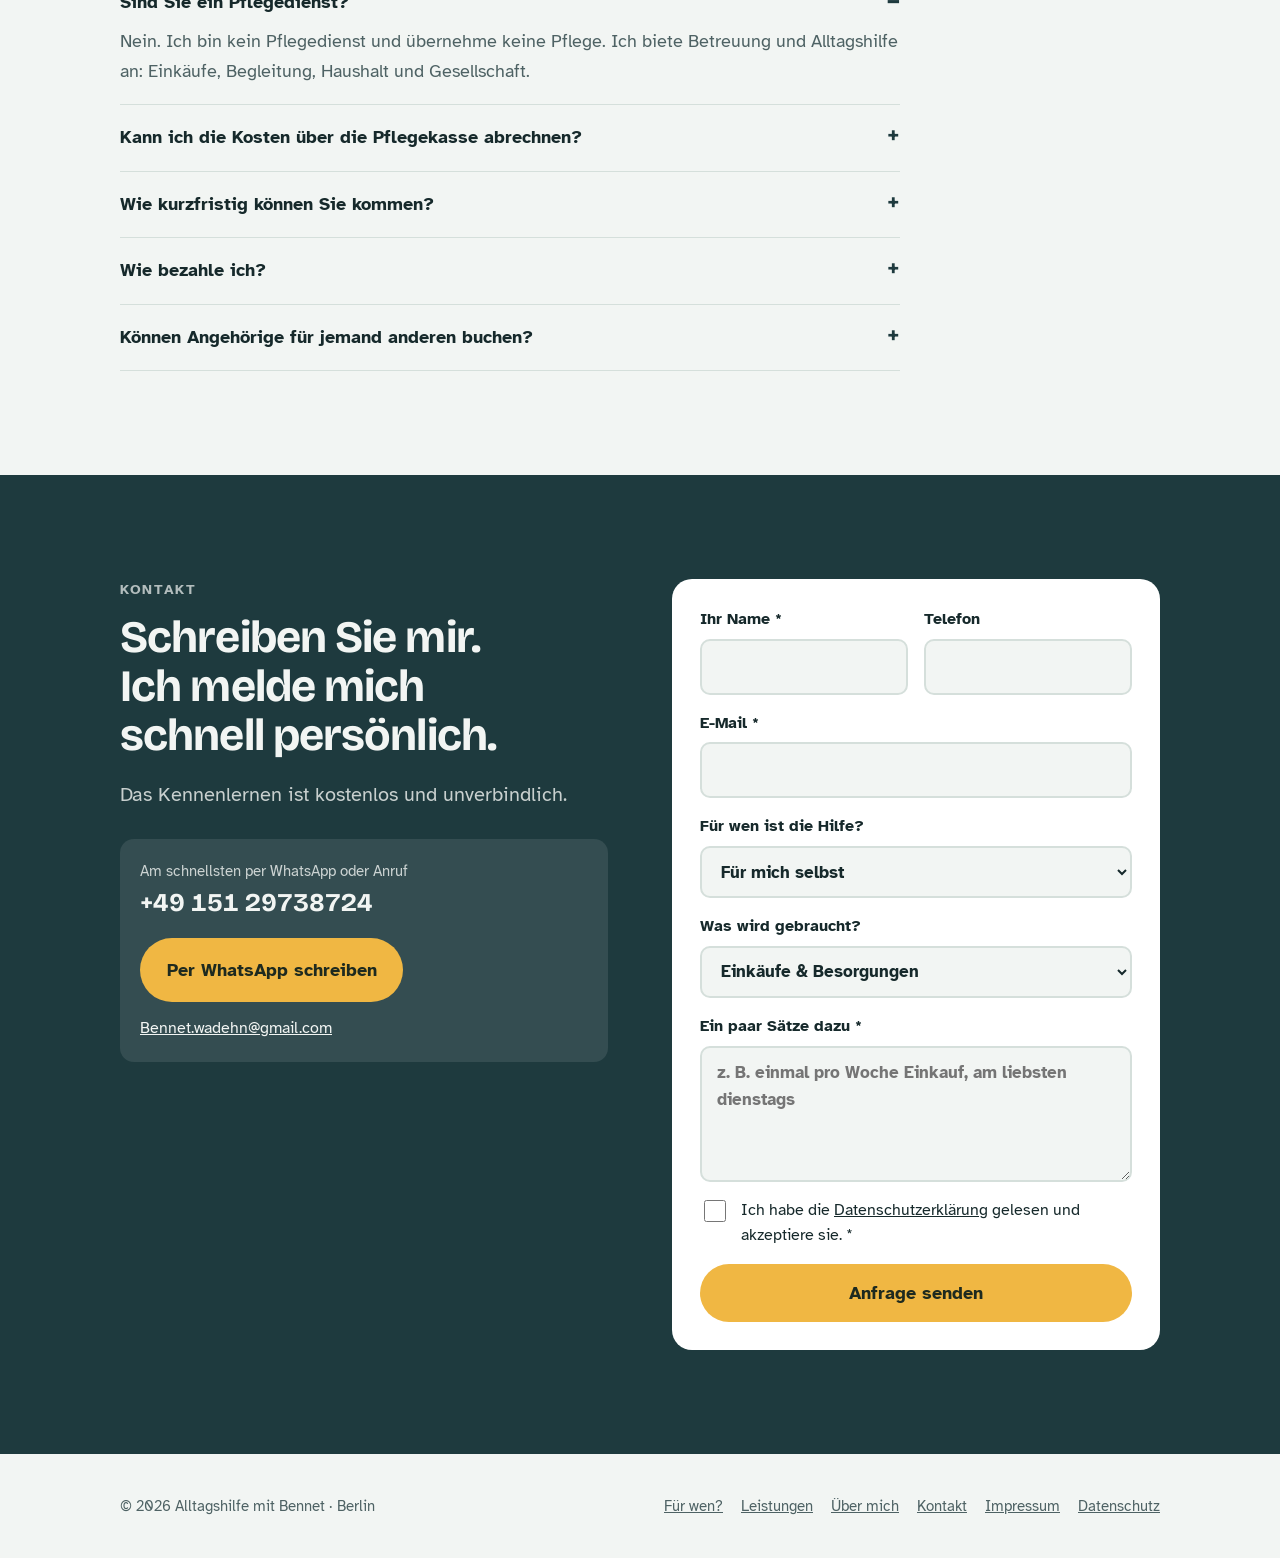
==== commit d3e86e8b: "Redesign Startseite: neues Design, Abgrenzung Betreuung/keine Pflege, neue Preise und Pakete Co-Auth" ====
--- a/index.html
+++ b/index.html
@@ -1,267 +1,284 @@
 <!DOCTYPE html>
 <html lang="de">
 <head>
-  <meta name="google-site-verification" content="MOyIhRyYxUG22Kk-_l8jTBaSI7oWrIeTXaYQKjsWV_M" />
+<meta name="google-site-verification" content="MOyIhRyYxUG22Kk-_l8jTBaSI7oWrIeTXaYQKjsWV_M" />
 <meta charset="UTF-8">
 <meta name="viewport" content="width=device-width, initial-scale=1.0">
 <title>Alltagshilfe in Berlin – Alltagshilfe mit Bennet</title>
-<meta name="description" content="Alltagshilfe mit Bennet unterstützt Menschen jeden Alters in Berlin: Einkäufe, Begleitung, Haushalt und mehr – persönlich, zuverlässig und unkompliziert. Jetzt Kontakt aufnehmen.">
+<meta name="description" content="Alltagshilfe und Betreuung in Berlin: Einkäufe, Begleitung zu Terminen, Hilfe im Haushalt und Gesellschaft. Feste Ansprechperson, klare Preise ab 27,50 € pro Stunde. Keine Pflege.">
 <link rel="canonical" href="https://www.bennethilft.de/">
 <meta property="og:type" content="website">
-<meta property="og:title" content="Alltagshilfe mit Bennet – Ich mache den Alltag leichter.">
-<meta property="og:description" content="Persönliche Unterstützung, Begleitung und Hilfe bei den kleinen und großen Aufgaben des Alltags – zuverlässig, unkompliziert und ganz in Ihrer Nähe.">
+<meta property="og:title" content="Alltagshilfe mit Bennet – Hilfe im Alltag in Berlin">
+<meta property="og:description" content="Einkäufe, Begleitung, Haushalt und Gesellschaft. Persönlich, zuverlässig und mit festen Terminen.">
 <meta property="og:image" content="https://www.bennethilft.de/assets/og-image.jpg">
 <meta property="og:locale" content="de_DE">
 <meta name="theme-color" content="#1E3A3E">
 <link rel="icon" type="image/svg+xml" href="assets/favicon.svg">
 <link rel="preconnect" href="https://fonts.googleapis.com">
 <link rel="preconnect" href="https://fonts.gstatic.com" crossorigin>
-<link href="https://fonts.googleapis.com/css2?family=Fraunces:opsz,wght@9..144,500;9..144,600;9..144,700&family=Inter:wght@400;500;600;700&display=swap" rel="stylesheet">
-<link rel="stylesheet" href="css/style.css">
+<link href="https://fonts.googleapis.com/css2?family=Bricolage+Grotesque:opsz,wght@12..96,500;12..96,700;12..96,800&family=Atkinson+Hyperlegible:ital,wght@0,400;0,700;1,400&display=swap" rel="stylesheet">
+<link rel="stylesheet" href="css/start.css">
 </head>
 <body>
 <a class="skip-link" href="#main">Zum Inhalt springen</a>
 
-<header class="site-header">
-  <div class="container">
-    <a href="index.html" class="logo">Alltagshilfe <span>mit Bennet</span></a>
-    <nav class="main-nav" aria-label="Hauptnavigation">
-      <ul class="nav-links">
-        <li><a href="index.html" aria-current="page">Startseite</a></li>
-        <li><a href="fuer-wen.html">Für wen?</a></li>
-        <li><a href="leistungen.html">Leistungen</a></li>
-        <li><a href="ueber-mich.html">Über mich</a></li>
-        <li><a href="kontakt.html">Kontakt</a></li>
-      </ul>
-      <div class="header-cta">
-        <a href="kontakt.html" class="btn btn-primary btn-secondary-desktop">Hilfe anfragen</a>
-        <a href="https://wa.me/4915129738724?text=Hallo%2C%20ich%20habe%20eine%20Frage%20zu%20Alltagshilfe%20mit%20Bennet." class="btn-whatsapp" target="_blank" rel="noopener noreferrer"><svg viewBox="0 0 24 24" fill="currentColor" aria-hidden="true"><path d="M12.04 2C6.58 2 2.13 6.45 2.13 11.91c0 1.75.46 3.45 1.32 4.95L2.05 22l5.25-1.38a9.9 9.9 0 0 0 4.74 1.21h.01c5.46 0 9.9-4.45 9.9-9.91 0-2.65-1.03-5.14-2.9-7.01A9.82 9.82 0 0 0 12.04 2Zm5.8 14.07c-.24.68-1.4 1.32-1.93 1.4-.5.08-1.12.11-1.8-.11-.42-.13-.96-.31-1.65-.6-2.9-1.25-4.8-4.17-4.94-4.36-.14-.19-1.18-1.57-1.18-3 0-1.42.75-2.12 1.02-2.41.27-.29.58-.36.78-.36.2 0 .39 0 .56.01.18.01.42-.07.66.5.24.58.82 2 .89 2.15.07.15.12.32.02.51-.1.19-.15.31-.3.48-.15.17-.31.38-.44.51-.15.15-.3.31-.13.6.17.29.76 1.26 1.63 2.04 1.12 1 2.06 1.31 2.35 1.46.29.15.46.13.63-.08.17-.21.72-.84.91-1.13.19-.29.38-.24.64-.14.26.1 1.65.78 1.93.92.28.14.47.21.54.33.07.12.07.68-.17 1.36Z"/></svg><span>WhatsApp</span></a>
-        <button class="nav-toggle" aria-expanded="false" aria-controls="mobile-panel" aria-label="Menü öffnen">
-          <svg viewBox="0 0 24 24" fill="none" stroke="currentColor" stroke-width="2" stroke-linecap="round" aria-hidden="true"><line x1="3" y1="6" x2="21" y2="6"/><line x1="3" y1="12" x2="21" y2="12"/><line x1="3" y1="18" x2="21" y2="18"/></svg>
-        </button>
-      </div>
-      <div class="mobile-panel" id="mobile-panel">
-        <ul>
-          <li><a href="index.html">Startseite</a></li>
-          <li><a href="fuer-wen.html">Für wen?</a></li>
-          <li><a href="leistungen.html">Leistungen</a></li>
-          <li><a href="ueber-mich.html">Über mich</a></li>
-          <li><a href="kontakt.html">Kontakt</a></li>
-        </ul>
-        <a href="kontakt.html" class="btn btn-primary btn-block">Hilfe anfragen</a>
-        <a href="https://wa.me/4915129738724?text=Hallo%2C%20ich%20habe%20eine%20Frage%20zu%20Alltagshilfe%20mit%20Bennet." class="btn-whatsapp" target="_blank" rel="noopener noreferrer"><svg viewBox="0 0 24 24" fill="currentColor" aria-hidden="true"><path d="M12.04 2C6.58 2 2.13 6.45 2.13 11.91c0 1.75.46 3.45 1.32 4.95L2.05 22l5.25-1.38a9.9 9.9 0 0 0 4.74 1.21h.01c5.46 0 9.9-4.45 9.9-9.91 0-2.65-1.03-5.14-2.9-7.01A9.82 9.82 0 0 0 12.04 2Zm5.8 14.07c-.24.68-1.4 1.32-1.93 1.4-.5.08-1.12.11-1.8-.11-.42-.13-.96-.31-1.65-.6-2.9-1.25-4.8-4.17-4.94-4.36-.14-.19-1.18-1.57-1.18-3 0-1.42.75-2.12 1.02-2.41.27-.29.58-.36.78-.36.2 0 .39 0 .56.01.18.01.42-.07.66.5.24.58.82 2 .89 2.15.07.15.12.32.02.51-.1.19-.15.31-.3.48-.15.17-.31.38-.44.51-.15.15-.3.31-.13.6.17.29.76 1.26 1.63 2.04 1.12 1 2.06 1.31 2.35 1.46.29.15.46.13.63-.08.17-.21.72-.84.91-1.13.19-.29.38-.24.64-.14.26.1 1.65.78 1.93.92.28.14.47.21.54.33.07.12.07.68-.17 1.36Z"/></svg><span>Per WhatsApp schreiben</span></a>
-      </div>
+<header class="top">
+  <div class="wrap">
+    <a class="logo" href="index.html"><b>B</b><span>Alltagshilfe mit Bennet</span></a>
+    <nav class="links" aria-label="Hauptnavigation">
+      <a href="fuer-wen.html">Für wen?</a>
+      <a href="leistungen.html">Leistungen</a>
+      <a href="#preise">Preise</a>
+      <a href="ueber-mich.html">Über mich</a>
+      <a href="kontakt.html">Kontakt</a>
+    </nav>
+    <div class="head-cta">
+      <a class="btn btn-sun" href="#kontakt">Hilfe anfragen</a>
+      <button class="nav-toggle" aria-expanded="false" aria-controls="mobile-panel" aria-label="Menü öffnen">
+        <svg viewBox="0 0 24 24" fill="none" stroke="currentColor" stroke-width="2" stroke-linecap="round" aria-hidden="true"><line x1="3" y1="6" x2="21" y2="6"/><line x1="3" y1="12" x2="21" y2="12"/><line x1="3" y1="18" x2="21" y2="18"/></svg>
+      </button>
+    </div>
+  </div>
+  <div class="mobile-panel" id="mobile-panel">
+    <a href="fuer-wen.html">Für wen?</a>
+    <a href="leistungen.html">Leistungen</a>
+    <a href="#preise">Preise</a>
+    <a href="ueber-mich.html">Über mich</a>
+    <a href="kontakt.html">Kontakt</a>
+    <a href="https://wa.me/4915129738724?text=Hallo%2C%20ich%20habe%20eine%20Frage%20zu%20Alltagshilfe%20mit%20Bennet." target="_blank" rel="noopener noreferrer">Per WhatsApp schreiben</a>
+  </div>
+</header>
+
+<main id="main">
+  <section class="hero">
+    <div class="wrap">
+      <div>
+        <p class="eyebrow">Alltagshilfe &amp; Betreuung in Berlin</p>
+        <h1>Hilfe im Alltag. Von <em>Bennet</em>, 21, aus Berlin.</h1>
+        <p class="lead">Ich erledige Einkäufe, begleite Sie zu Terminen und packe im Haushalt mit an. Immer dieselbe Person, feste Zeiten, ein klarer Preis.</p>
+        <div class="cta">
+          <a class="btn btn-sun" href="#kontakt">Kostenloses Kennenlernen</a>
+          <a class="btn btn-ghost" href="#preise">Preise ansehen</a>
+        </div>
+        <div class="facts">
+          <span>Ab 27,50 € pro Stunde</span>
+          <span>Keine Vertragsbindung</span>
+          <span>Eine feste Ansprechperson</span>
+        </div>
+      </div>
+
+      <aside class="week" aria-label="Beispiel für eine Woche mit Bennet">
+        <div class="week-head">
+          <img class="avatar" src="assets/bennet.jpg" alt="" width="62" height="62">
+          <div><strong>Eine Woche mit Bennet</strong><small>So kann Ihre Unterstützung aussehen</small></div>
+        </div>
+        <div class="slot"><div class="day">Di<small>10:00</small></div><div><strong>Wocheneinkauf</strong><span>Supermarkt und Apotheke, 1,5 Std.</span></div></div>
+        <div class="slot"><div class="day">Do<small>14:30</small></div><div><strong>Begleitung zur Hausärztin</strong><span>Hin, Wartezimmer, zurück, 2 Std.</span></div></div>
+        <div class="slot"><div class="day">Sa<small>11:00</small></div><div><strong>Spaziergang im Park</strong><span>Mit Kaffee unterwegs, 1 Std.</span></div></div>
+        <p class="week-note">Beispielwoche. Zeiten und Aufgaben legen wir gemeinsam fest.</p>
+      </aside>
+    </div>
+  </section>
+
+  <section class="scope" aria-labelledby="scope-h">
+    <div class="wrap">
+      <div>
+        <p class="eyebrow">Damit Sie wissen, woran Sie sind</p>
+        <h2 id="scope-h" class="mt">Betreuung und Alltagshilfe. Keine Pflege.</h2>
+        <p class="scope-text">Ich bin für alles da, was den Alltag leichter macht. Ich bin kein Pflegedienst und übernehme keine medizinische oder körperliche Pflege.</p>
+      </div>
+      <div style="display:grid;gap:28px">
+        <div>
+          <h3>Das übernehme ich</h3>
+          <ul class="yes">
+            <li><i>✓</i>Einkäufe, Besorgungen, Botengänge</li>
+            <li><i>✓</i>Begleitung zu Ärzten, Ämtern und Ausflügen</li>
+            <li><i>✓</i>Leichte Haushaltshilfe und Ordnung</li>
+            <li><i>✓</i>Gesellschaft, Gespräche, Spaziergänge</li>
+          </ul>
+        </div>
+        <div>
+          <h3>Das übernehme ich nicht</h3>
+          <ul class="no">
+            <li><i>–</i>Körperpflege, Waschen, Anziehen</li>
+            <li><i>–</i>Medikamente geben, Wundversorgung</li>
+          </ul>
+        </div>
+      </div>
+    </div>
+  </section>
+
+  <section id="leistungen" aria-labelledby="leistungen-h">
+    <div class="wrap">
+      <p class="eyebrow">Leistungen</p>
+      <h2 id="leistungen-h" class="mt">Praktische Hilfe, dort wo sie gebraucht wird</h2>
+      <div class="grid3">
+        <article class="service">
+          <svg viewBox="0 0 24 24" fill="none" stroke="currentColor" stroke-width="1.8" aria-hidden="true"><path d="M4 8h16l-1.5 11a2 2 0 0 1-2 1.8H7.5a2 2 0 0 1-2-1.8L4 8Z"/><path d="M8 8V6a4 4 0 0 1 8 0v2"/></svg>
+          <h3>Einkäufe &amp; Besorgungen</h3>
+          <p>Mit Ihnen zusammen oder für Sie allein.</p>
+          <ul><li>Wocheneinkauf</li><li>Apotheke, Post, Reinigung</li><li>Abholungen und Botengänge</li></ul>
+        </article>
+        <article class="service">
+          <svg viewBox="0 0 24 24" fill="none" stroke="currentColor" stroke-width="1.8" aria-hidden="true"><circle cx="8" cy="6" r="2.3"/><circle cx="16" cy="6" r="2.3"/><path d="M4 20v-5a4 4 0 0 1 4-4M20 20v-5a4 4 0 0 0-4-4M10 13h4"/></svg>
+          <h3>Begleitung</h3>
+          <p>Sie müssen nicht allein gehen.</p>
+          <ul><li>Arzt- und Behördentermine</li><li>Spaziergänge und Ausflüge</li><li>Kinder zu Schule oder Verein</li></ul>
+        </article>
+        <article class="service">
+          <svg viewBox="0 0 24 24" fill="none" stroke="currentColor" stroke-width="1.8" aria-hidden="true"><path d="M3 11l9-7 9 7"/><path d="M5 10v9a1 1 0 0 0 1 1h4v-6h4v6h4a1 1 0 0 0 1-1v-9"/></svg>
+          <h3>Haushalt &amp; Zuhause</h3>
+          <p>Kleine Aufgaben, die liegen bleiben.</p>
+          <ul><li>Aufräumen und Wäsche</li><li>Pflanzen, Post, Papierkram sortieren</li><li>Handy und Technik erklären</li></ul>
+        </article>
+      </div>
+      <div class="other">
+        <p><strong>Sie brauchen etwas anderes?</strong> Fragen Sie einfach. Vieles lässt sich möglich machen.</p>
+        <a class="btn btn-ghost" href="#kontakt">Anliegen schildern</a>
+      </div>
+
+      <h3 class="who-title">Für wen ich da bin</h3>
+      <div class="who">
+        <div><h3>Ältere Menschen</h3><p>Die selbstständig zu Hause leben und Unterstützung im Alltag möchten.</p></div>
+        <div><h3>Angehörige</h3><p>Die weiter weg wohnen oder berufstätig sind und Entlastung suchen.</p></div>
+        <div><h3>Familien</h3><p>Wenn der Alltag mit Kindern mal wieder zu voll ist.</p></div>
+        <div><h3>Alle anderen</h3><p>Nach einer OP, bei Krankheit oder einfach in einer vollen Phase.</p></div>
+      </div>
+      <a class="btn btn-ghost who-more" href="fuer-wen.html">Alle Zielgruppen im Detail</a>
+    </div>
+  </section>
+
+  <section class="prices" id="preise" aria-labelledby="preise-h">
+    <div class="wrap">
+      <p class="eyebrow">Preise</p>
+      <h2 id="preise-h" class="mt">Ein klarer Preis. Ohne Kleingedrucktes.</h2>
+      <p class="lead" style="margin-top:16px">Sie zahlen nur die Zeit, die ich bei Ihnen bin. Wer regelmäßig bucht, bekommt einen festen Termin und einen günstigeren Stundensatz.</p>
+      <div class="plans">
+        <div class="plan">
+          <h3>Einzeltermin</h3>
+          <div><div class="price">29 €<small> / Std.</small></div><p class="per">nach Bedarf, ohne Bindung</p></div>
+          <ul><li>Mindestens 1 Stunde</li><li>Danach im 15-Minuten-Takt</li><li>Ideal zum Ausprobieren</li></ul>
+          <a class="btn btn-ghost" href="#kontakt">Termin anfragen</a>
+        </div>
+        <div class="plan feat">
+          <h3>Wochentermin</h3>
+          <div><div class="price">27,50 €<small> / Std.</small></div><p class="per">z. B. 2 Std. pro Woche = ca. 238 € im Monat</p></div>
+          <ul><li>Fester Wochentag und Uhrzeit</li><li>Immer ich, keine wechselnden Personen</li><li>Monatlich kündbar</li></ul>
+          <a class="btn btn-sun" href="#kontakt">Wochentermin sichern</a>
+        </div>
+        <div class="plan">
+          <h3>Stundenpaket 10</h3>
+          <div><div class="price">275 €<small> / 10 Std.</small></div><p class="per">flexibel einsetzbar, 3 Monate gültig</p></div>
+          <ul><li>Gut für Angehörige zum Verschenken</li><li>Stunden frei verteilen</li><li>Restzeit wird transparent notiert</li></ul>
+          <a class="btn btn-ghost" href="#kontakt">Paket anfragen</a>
+        </div>
+      </div>
+      <div class="pnotes">
+        <span>✓ Kennenlerngespräch (30 Min.) kostenlos</span>
+        <span>✓ Endpreise, keine versteckten Kosten</span>
+        <span>✓ Einkaufsbeträge zahlen Sie gegen Beleg</span>
+        <span>✓ Absage bis 24 Std. vorher kostenfrei</span>
+      </div>
+    </div>
+  </section>
+
+  <section aria-labelledby="ablauf-h">
+    <div class="wrap">
+      <p class="eyebrow">Ablauf</p>
+      <h2 id="ablauf-h" class="mt">In drei Schritten zur passenden Unterstützung</h2>
+      <ol class="steps">
+        <li><h3>Melden Sie sich</h3><p>Per WhatsApp, Telefon oder Formular. Ein paar Sätze reichen.</p></li>
+        <li><h3>Wir lernen uns kennen</h3><p>Ich komme kostenlos für 30 Minuten vorbei. Wir besprechen, was Sie brauchen.</p></li>
+        <li><h3>Es geht los</h3><p>Wir legen Ihren Termin fest. Danach haben Sie eine feste Ansprechperson.</p></li>
+      </ol>
+    </div>
+  </section>
+
+  <section class="about" aria-labelledby="ueber-h">
+    <div class="wrap">
+      <img class="photo" src="assets/bennet.jpg" alt="Bennet Wadehn, Gründer von Alltagshilfe mit Bennet" width="420" height="525" loading="lazy">
+      <div>
+        <p class="eyebrow">Über mich</p>
+        <h2 id="ueber-h" class="mt">Es geht um Menschen, nicht um Dienstleistungen von der Stange</h2>
+        <p class="lead" style="margin-top:18px">Ich bin Bennet, 21 Jahre alt und lebe in Berlin. Ich habe Alltagshilfe mit Bennet gegründet, weil gute Unterstützung vor allem Zeit und Verlässlichkeit braucht.</p>
+        <p>Bei mir gibt es keinen wechselnden Personalplan. Sie haben eine feste Person, die Ihren Alltag kennt, pünktlich ist und zuhört.</p>
+        <div class="values"><span>Zuverlässig</span><span>Respektvoll</span><span>Unkompliziert</span><span>Flexibel</span><span>In Ihrer Nähe</span></div>
+        <a class="btn btn-ghost" href="ueber-mich.html">Mehr über mich</a>
+      </div>
+    </div>
+  </section>
+
+  <section class="faq-sec" aria-labelledby="faq-h">
+    <div class="wrap">
+      <p class="eyebrow">Häufige Fragen</p>
+      <h2 id="faq-h" class="mt">Was Kundinnen und Angehörige oft wissen möchten</h2>
+      <div class="faq">
+        <details open><summary>Sind Sie ein Pflegedienst?</summary><p>Nein. Ich bin kein Pflegedienst und übernehme keine Pflege. Ich biete Betreuung und Alltagshilfe an: Einkäufe, Begleitung, Haushalt und Gesellschaft.</p></details>
+        <details><summary>Kann ich die Kosten über die Pflegekasse abrechnen?</summary><p>Mit Pflegegrad gibt es den Entlastungsbetrag von 131 € im Monat. Ob er für meine Leistungen nutzbar ist, hängt von der Anerkennung des Angebots ab. Sprechen Sie mich an, ich sage Ihnen ehrlich, was in Ihrem Fall möglich ist.</p></details>
+        <details><summary>Wie kurzfristig können Sie kommen?</summary><p>Oft schon in derselben Woche. Für feste Wochentermine plane ich lieber ein paar Tage Vorlauf ein.</p></details>
+        <details><summary>Wie bezahle ich?</summary><p>Sie bekommen am Monatsende eine Rechnung mit allen Terminen und Zeiten und überweisen bequem.</p></details>
+        <details><summary>Können Angehörige für jemand anderen buchen?</summary><p>Ja, gern. Viele Anfragen kommen von Kindern oder Enkeln. Auf Wunsch schicke ich nach jedem Termin eine kurze Nachricht, wie es war.</p></details>
+      </div>
+    </div>
+  </section>
+
+  <section class="contact" id="kontakt" aria-labelledby="kontakt-h">
+    <div class="wrap">
+      <div>
+        <p class="eyebrow">Kontakt</p>
+        <h2 id="kontakt-h" class="mt">Schreiben Sie mir. Ich melde mich schnell persönlich.</h2>
+        <p class="lead" style="margin-top:18px">Das Kennenlernen ist kostenlos und unverbindlich.</p>
+        <div class="wa">
+          <p>Am schnellsten per WhatsApp oder Anruf</p>
+          <p class="num">+49 151 29738724</p>
+          <a class="btn btn-sun" href="https://wa.me/4915129738724?text=Hallo%2C%20ich%20habe%20eine%20Frage%20zu%20Alltagshilfe%20mit%20Bennet." target="_blank" rel="noopener noreferrer">Per WhatsApp schreiben</a><br>
+          <a class="mail" href="mailto:Bennet.wadehn@gmail.com">Bennet.wadehn@gmail.com</a>
+        </div>
+      </div>
+      <form id="contact-form" data-formsubmit-email="Bennet.wadehn@gmail.com" novalidate>
+        <input type="hidden" name="_subject" value="Neue Anfrage über die Startseite von bennethilft.de">
+        <input type="hidden" name="_template" value="table">
+        <input type="hidden" name="_captcha" value="false">
+        <input type="text" name="_honey" class="sr-only" tabindex="-1" autocomplete="off" aria-hidden="true">
+        <div class="row2">
+          <label for="f-name">Ihr Name *<input id="f-name" name="name" autocomplete="name" required></label>
+          <label for="f-tel">Telefon<input id="f-tel" name="telefon" type="tel" autocomplete="tel"></label>
+        </div>
+        <label for="f-mail">E-Mail *<input id="f-mail" name="email" type="email" autocomplete="email" required></label>
+        <label for="f-for">Für wen ist die Hilfe?
+          <select id="f-for" name="fuer"><option>Für mich selbst</option><option>Für meine Mutter / meinen Vater</option><option>Für ein anderes Familienmitglied</option><option>Für jemand anderen</option></select>
+        </label>
+        <label for="f-what">Was wird gebraucht?
+          <select id="f-what" name="thema"><option>Einkäufe &amp; Besorgungen</option><option>Begleitung</option><option>Haushalt &amp; Zuhause</option><option>Etwas anderes</option></select>
+        </label>
+        <label for="f-msg">Ein paar Sätze dazu *<textarea id="f-msg" name="nachricht" rows="4" required placeholder="z. B. einmal pro Woche Einkauf, am liebsten dienstags"></textarea></label>
+        <label class="check" for="f-ds"><input type="checkbox" id="f-ds" name="datenschutz" required><span>Ich habe die <a href="datenschutz.html">Datenschutzerklärung</a> gelesen und akzeptiere sie. *</span></label>
+        <button class="btn btn-sun" type="submit">Anfrage senden</button>
+        <p class="form-note" role="status"></p>
+      </form>
+    </div>
+  </section>
+</main>
+
+<footer>
+  <div class="wrap">
+    <span>© 2026 Alltagshilfe mit Bennet · Berlin</span>
+    <nav aria-label="Fußzeile">
+      <a href="fuer-wen.html">Für wen?</a>
+      <a href="leistungen.html">Leistungen</a>
+      <a href="ueber-mich.html">Über mich</a>
+      <a href="kontakt.html">Kontakt</a>
+      <a href="impressum.html">Impressum</a>
+      <a href="datenschutz.html">Datenschutz</a>
     </nav>
   </div>
-</header>
-
-<main id="main">
-
-  <!-- HERO -->
-  <section class="hero">
-    <div class="container">
-      <div class="hero-text">
-        <p class="eyebrow">Aus der Nachbarschaft</p>
-        <h1>Hallo, ich bin Bennet, 21.</h1>
-        <p class="lede">Ich unterstütze Sie bei den kleinen und großen Aufgaben des Alltags – Einkäufe, Begleitung, Haushalt und mehr. Zuverlässig, unkompliziert und ganz in Ihrer Nähe.</p>
-        <div class="button-row">
-          <a href="kontakt.html" class="btn btn-primary">Hilfe anfragen</a>
-          <a href="ueber-mich.html" class="btn btn-secondary">Mehr über Alltagshilfe mit Bennet</a>
-        </div>
-      </div>
-      <div class="hero-art">
-        <div class="hero-art-frame">
-          <img src="assets/bennet.jpg" alt="Bennet Wadehn, Gründer von Alltagshilfe mit Bennet" width="420" height="580" loading="eager">
-        </div>
-      </div>
-    </div>
-  </section>
-
-  <!-- FÜR WEN -->
-  <section class="bg-alt" aria-labelledby="fuer-wen-titel">
-    <div class="container">
-      <div class="section-head center">
-        <p class="eyebrow">Für wen ist Alltagshilfe mit Bennet da?</p>
-        <h2 id="fuer-wen-titel">Für jede Lebenssituation die passende Unterstützung</h2>
-        <p class="lede">Alltagshilfe mit Bennet richtet sich nicht nur an eine Zielgruppe. Ich unterstütze dort, wo im Alltag gerade eine helfende Hand gebraucht wird – unabhängig vom Alter.</p>
-      </div>
-      <div class="grid grid-4">
-        <article class="audience-card">
-          <div class="card-icon icon-primary" aria-hidden="true">
-            <svg viewBox="0 0 24 24" fill="none" stroke="currentColor" stroke-width="1.8"><circle cx="12" cy="7" r="3.2"/><path d="M5 21c0-4 3-6.5 7-6.5S19 17 19 21"/></svg>
-          </div>
-          <h3>Ältere Menschen</h3>
-          <p>Unterstützung bei alltäglichen Aufgaben, Begleitung, Einkäufe, Spaziergänge, Besorgungen und Gesellschaft.</p>
-        </article>
-        <article class="audience-card">
-          <div class="card-icon icon-green" aria-hidden="true">
-            <svg viewBox="0 0 24 24" fill="none" stroke="currentColor" stroke-width="1.8"><circle cx="9" cy="7" r="2.6"/><circle cx="17" cy="8" r="2.2"/><path d="M3.5 21c0-3.6 2.6-6 5.5-6s5.5 2.4 5.5 6"/><path d="M14.5 15.2c2.3.2 4.1 2.3 4.1 5.3"/></svg>
-          </div>
-          <h3>Familien</h3>
-          <p>Entlastung bei alltäglichen Aufgaben und Unterstützung rund um den Familienalltag.</p>
-        </article>
-        <article class="audience-card">
-          <div class="card-icon icon-yellow" aria-hidden="true">
-            <svg viewBox="0 0 24 24" fill="none" stroke="currentColor" stroke-width="1.8"><circle cx="9" cy="6" r="2.6"/><circle cx="17" cy="9.5" r="1.9"/><path d="M4 21c0-3.5 2.3-5.8 5-5.8s5 2.3 5 5.8"/><path d="M14.8 16.5c1.8.3 3.2 2 3.2 4.5"/></svg>
-          </div>
-          <h3>Kinder &amp; Jugendliche</h3>
-          <p>Begleitung und Unterstützung bei alltäglichen Wegen und Aktivitäten, soweit dies im jeweiligen Rahmen angeboten werden kann.</p>
-        </article>
-        <article class="audience-card">
-          <div class="card-icon icon-primary" aria-hidden="true">
-            <svg viewBox="0 0 24 24" fill="none" stroke="currentColor" stroke-width="1.8"><path d="M12 21s-7-4.3-9.5-8.7C1 9 2.4 5.8 5.6 5.1c2-.4 3.7.5 4.4 2 .7-1.5 2.4-2.4 4.4-2 3.2.7 4.6 3.9 3.1 7.2C15 16.7 12 21 12 21Z"/></svg>
-          </div>
-          <h3>Alle, die Unterstützung brauchen</h3>
-          <p>Manchmal braucht man einfach eine helfende Hand. Alltagshilfe mit Bennet unterstützt dort, wo im Alltag gerade etwas Hilfe gebraucht wird.</p>
-        </article>
-      </div>
-      <div class="text-center" style="margin-top: var(--space-4);">
-        <a href="fuer-wen.html" class="btn btn-secondary">Alle Zielgruppen im Detail</a>
-      </div>
-    </div>
-  </section>
-
-  <!-- LEISTUNGEN PREVIEW -->
-  <section aria-labelledby="leistungen-titel">
-    <div class="container">
-      <div class="section-head center">
-        <p class="eyebrow">Leistungen</p>
-        <h2 id="leistungen-titel">Praktische Hilfe, dort wo sie gebraucht wird</h2>
-        <p class="lede">Von Einkäufen über Begleitung bis zu kleinen Aufgaben im Haushalt – Alltagshilfe mit Bennet unterstützt flexibel und persönlich.</p>
-      </div>
-      <div class="grid grid-3">
-        <div class="card">
-          <div class="card-icon icon-green" aria-hidden="true">
-            <svg viewBox="0 0 24 24" fill="none" stroke="currentColor" stroke-width="1.8"><path d="M4 8h16l-1.5 11a2 2 0 0 1-2 1.8H7.5a2 2 0 0 1-2-1.8L4 8Z"/><path d="M8 8V6a4 4 0 0 1 8 0v2"/></svg>
-          </div>
-          <h3>Einkäufe &amp; Besorgungen</h3>
-          <p>Lebensmittel einkaufen, Dinge abholen oder bringen und kleinere Besorgungen erledigen.</p>
-        </div>
-        <div class="card">
-          <div class="card-icon icon-yellow" aria-hidden="true">
-            <svg viewBox="0 0 24 24" fill="none" stroke="currentColor" stroke-width="1.8"><path d="M5 12c3-4 11-4 14 0"/><circle cx="8" cy="7" r="2.3"/><circle cx="16" cy="7" r="2.3"/><path d="M3 20c0-3 2.2-5 5-5M21 20c0-3-2.2-5-5-5"/></svg>
-          </div>
-          <h3>Begleitung</h3>
-          <p>Zu Terminen, beim Einkaufen, bei Spaziergängen oder zu Freizeitaktivitäten – im Alltag an Ihrer Seite.</p>
-        </div>
-        <div class="card">
-          <div class="card-icon icon-primary" aria-hidden="true">
-            <svg viewBox="0 0 24 24" fill="none" stroke="currentColor" stroke-width="1.8"><path d="M3 11l9-7 9 7"/><path d="M5 10v9a1 1 0 0 0 1 1h4v-6h4v6h4a1 1 0 0 0 1-1v-9"/></svg>
-          </div>
-          <h3>Haushalt &amp; Zuhause</h3>
-          <p>Leichte Unterstützung im Haushalt, Ordnung schaffen und Hilfe bei Dingen, die gerade alleine schwerfallen.</p>
-        </div>
-      </div>
-      <p class="text-center lede" style="margin-top: var(--space-3);">Fester Stundensatz: <strong style="color:var(--color-primary-dark);">27,50&nbsp;€</strong> (mit Pflegegrad <strong style="color:var(--color-primary-dark);">30&nbsp;€</strong>) – keine versteckten Kosten.</p>
-      <div class="text-center" style="margin-top: var(--space-2);">
-        <a href="leistungen.html" class="btn btn-secondary">Alle Leistungen ansehen</a>
-      </div>
-    </div>
-  </section>
-
-  <!-- INDIVIDUELLE HILFE -->
-  <section class="bg-alt tight">
-    <div class="container">
-      <div class="cta-band">
-        <h2>Du brauchst etwas anderes?</h2>
-        <p class="lede" style="margin-inline:auto; max-width:60ch;">Nicht jede Situation passt in eine Kategorie. Schreiben Sie mir einfach, wobei Sie Unterstützung brauchen. Gemeinsam schaue ich mit Ihnen, ob und wie ich helfen kann.</p>
-        <div class="button-row" style="justify-content:center;">
-          <a href="kontakt.html" class="btn btn-primary">Anfrage senden</a>
-        </div>
-      </div>
-    </div>
-  </section>
-
-  <!-- SO FUNKTIONIERT ES -->
-  <section aria-labelledby="ablauf-titel">
-    <div class="container">
-      <div class="section-head center">
-        <p class="eyebrow">So funktioniert es</p>
-        <h2 id="ablauf-titel">In drei Schritten zur passenden Unterstützung</h2>
-      </div>
-      <div class="steps">
-        <div class="step">
-          <span class="step-number">01</span>
-          <h3>Kontakt aufnehmen</h3>
-          <p>Erzählen Sie mir kurz, wobei Sie Unterstützung benötigen.</p>
-        </div>
-        <div class="step">
-          <span class="step-number">02</span>
-          <h3>Gemeinsam besprechen</h3>
-          <p>Ich kläre persönlich mit Ihnen, was gebraucht wird und ob ich die passende Unterstützung anbieten kann.</p>
-        </div>
-        <div class="step">
-          <span class="step-number">03</span>
-          <h3>Termin vereinbaren</h3>
-          <p>Wenn alles passt, vereinbare ich unkompliziert einen passenden Termin mit Ihnen.</p>
-        </div>
-      </div>
-    </div>
-  </section>
-
-  <!-- VERTRAUENSBEREICH -->
-  <section class="bg-primary" aria-labelledby="vertrauen-titel">
-    <div class="container">
-      <div class="section-head">
-        <p class="eyebrow" style="color: var(--color-accent-yellow);">Persönlich. Zuverlässig. Nah.</p>
-        <h2 id="vertrauen-titel">Es geht um Menschen, nicht um Dienstleistungen von der Stange</h2>
-        <p class="lede" style="color: rgba(251,246,236,0.85);">Bei Alltagshilfe mit Bennet geht es nicht darum, einfach irgendeine Dienstleistung anzubieten. Es geht darum, Menschen im Alltag zuverlässig zu unterstützen und dabei auf ihre individuellen Bedürfnisse einzugehen.</p>
-      </div>
-      <div class="values" role="list">
-        <span class="value-pill" role="listitem">Zuverlässig</span>
-        <span class="value-pill" role="listitem">Persönlich</span>
-        <span class="value-pill" role="listitem">Respektvoll</span>
-        <span class="value-pill" role="listitem">Unkompliziert</span>
-        <span class="value-pill" role="listitem">Flexibel</span>
-        <span class="value-pill" role="listitem">Nah</span>
-      </div>
-    </div>
-  </section>
-
-</main>
-
-<footer class="site-footer">
-  <div class="container">
-    <div class="footer-grid">
-      <div>
-        <a href="index.html" class="logo" style="color:var(--color-text-on-primary);">Alltagshilfe <span style="color:var(--color-accent-yellow);">mit Bennet</span></a>
-        <p style="opacity:0.8; margin-top:1rem; max-width:32ch;">Ich mache den Alltag leichter.</p>
-      </div>
-      <div>
-        <h4>Alltagshilfe mit Bennet</h4>
-        <ul>
-          <li><a href="fuer-wen.html">Für wen?</a></li>
-          <li><a href="ueber-mich.html">Über mich</a></li>
-        </ul>
-      </div>
-      <div>
-        <h4>Leistungen</h4>
-        <ul>
-          <li><a href="leistungen.html">Leistungen</a></li>
-          <li><a href="kontakt.html">Kontakt</a></li>
-        </ul>
-      </div>
-      <div>
-        <h4>Rechtliches</h4>
-        <ul>
-          <li><a href="impressum.html">Impressum</a></li>
-          <li><a href="datenschutz.html">Datenschutz</a></li>
-        </ul>
-      </div>
-    </div>
-    <div class="footer-bottom">
-      <span>© 2026 Alltagshilfe mit Bennet</span>
-      <span>Alltagshilfe in Ihrer Nähe</span>
-    </div>
-  </div>
 </footer>
 
 <div class="cookie-banner" id="cookie-banner" hidden>
   <p>Diese Website verwendet technisch notwendige Funktionen und eine cookie-freie, anonyme Reichweitenmessung. Es werden keine Cookies oder Marketing-Tools eingesetzt. <a href="datenschutz.html">Mehr erfahren</a></p>
-  <button type="button" class="btn btn-light" id="cookie-banner-dismiss">Verstanden</button>
+  <button type="button" class="btn" id="cookie-banner-dismiss">Verstanden</button>
 </div>
-
 <script src="js/main.js"></script>
-  <script defer src="/_vercel/insights/script.js"></script>
+<script defer src="/_vercel/insights/script.js"></script>
 </body>
 </html>
--- a/css/start.css
+++ b/css/start.css
@@ -0,0 +1,199 @@
+/* =========================================================
+   Alltagshilfe mit Bennet – Startseite (Redesign Okt. 2026)
+   Ruhige Einspaltigkeit, große Lesegrößen (Zielgruppe 70+),
+   Wochenplan-Karte als Erkennungszeichen, Markenfarbe Dunkelgrün.
+   ========================================================= */
+:root{
+  --bg:#F2F5F3;
+  --surface:#FFFFFF;
+  --ink:#16292B;
+  --muted:#4E6264;
+  --brand:#1E3A3E;
+  --brand-ink:#F2F5F3;
+  --sun:#F0B743;
+  --sun-ink:#1E2A1F;
+  --line:#D5DFDB;
+  --tint:#E3ECE8;
+  --display:"Bricolage Grotesque","Avenir Next","Segoe UI",system-ui,sans-serif;
+  --body:"Atkinson Hyperlegible","Verdana",system-ui,sans-serif;
+  --r:14px;
+}
+*,*::before,*::after{box-sizing:border-box}
+html{scroll-behavior:smooth}
+body{margin:0;background:var(--bg);color:var(--ink);font-family:var(--body);font-size:1.15rem;line-height:1.6;-webkit-font-smoothing:antialiased}
+img{max-width:100%;display:block}
+.wrap{max-width:1080px;margin:0 auto;padding-inline:20px}
+h1,h2,h3,h4{font-family:var(--display);line-height:1.1;text-wrap:balance;margin:0}
+h2{font-size:clamp(1.9rem,4vw,2.8rem);font-weight:700;letter-spacing:-.02em}
+h3{font-size:1.35rem;font-weight:700}
+p{margin:0}
+a{color:inherit}
+:focus-visible{outline:3px solid var(--sun);outline-offset:3px;border-radius:6px}
+.skip-link{position:absolute;left:-9999px;top:8px;background:var(--brand);color:var(--brand-ink);padding:10px 16px;border-radius:8px;z-index:100}
+.skip-link:focus{left:16px}
+.sr-only{position:absolute!important;width:1px;height:1px;padding:0;margin:-1px;overflow:hidden;clip:rect(0,0,0,0);white-space:nowrap;border:0}
+.eyebrow{font-size:.85rem;font-weight:700;letter-spacing:.12em;text-transform:uppercase;color:var(--muted)}
+section{padding-block:clamp(56px,9vw,104px)}
+.lead{font-size:1.25rem;color:var(--muted);max-width:60ch}
+.mt{margin-top:12px}
+
+/* Buttons */
+.btn{display:inline-flex;align-items:center;gap:.6em;font-family:var(--body);font-weight:700;font-size:1.1rem;padding:.9em 1.4em;min-height:48px;border-radius:999px;text-decoration:none;border:2px solid transparent;cursor:pointer;transition:transform .15s ease}
+.btn:hover{transform:translateY(-2px)}
+.btn-sun{background:var(--sun);color:var(--sun-ink)}
+.btn-ghost{border-color:var(--ink);color:var(--ink);background:transparent}
+
+/* Header */
+header.top{position:sticky;top:0;z-index:20;background:rgba(242,245,243,.92);backdrop-filter:blur(8px);-webkit-backdrop-filter:blur(8px);border-bottom:1px solid var(--line)}
+header.top .wrap{display:flex;align-items:center;justify-content:space-between;gap:16px;padding-block:14px}
+.logo{font-family:var(--display);font-weight:800;font-size:1.3rem;text-decoration:none;display:flex;align-items:center;gap:10px}
+.logo b{display:grid;place-items:center;width:38px;height:38px;border-radius:50%;background:var(--brand);color:var(--brand-ink);font-size:1.05rem}
+nav.links{display:flex;gap:26px;font-size:1rem}
+nav.links a{text-decoration:none;color:var(--muted)}
+nav.links a:hover,nav.links a[aria-current]{color:var(--ink)}
+.head-cta{display:flex;align-items:center;gap:10px}
+header .btn{padding:.6em 1.1em;font-size:1rem;min-height:44px}
+.nav-toggle{display:none;width:46px;height:46px;border-radius:50%;border:2px solid var(--line);background:var(--surface);color:var(--ink);cursor:pointer;padding:10px}
+.mobile-panel{display:none}
+@media (max-width:860px){
+  nav.links{display:none}
+  .nav-toggle{display:block}
+  .mobile-panel.open{display:grid;gap:4px;padding:8px 20px 20px;border-top:1px solid var(--line);background:var(--bg)}
+  .mobile-panel a{padding:12px 0;text-decoration:none;font-size:1.15rem;border-bottom:1px solid var(--line)}
+}
+@media (max-width:420px){.logo span{display:none}}
+
+/* Hero */
+.hero{padding-block:clamp(40px,7vw,88px) clamp(56px,8vw,96px)}
+.hero .wrap{display:grid;grid-template-columns:1.15fr .85fr;gap:clamp(32px,5vw,64px);align-items:center}
+@media (max-width:860px){.hero .wrap{grid-template-columns:1fr}}
+.hero h1{font-size:clamp(2.5rem,6.4vw,4.6rem);font-weight:800;letter-spacing:-.035em;margin-block:14px 22px}
+.hero h1 em{font-style:normal;color:var(--brand);background:linear-gradient(transparent 62%,rgba(240,183,67,.55) 62%)}
+.hero .cta{display:flex;flex-wrap:wrap;gap:12px;margin-top:30px}
+.facts{display:flex;flex-wrap:wrap;gap:10px 22px;margin-top:28px;font-size:1rem;color:var(--muted)}
+.facts span::before{content:"✓ ";color:var(--brand);font-weight:700}
+
+/* Wochenplan-Karte */
+.week{background:var(--surface);border:1px solid var(--line);border-radius:22px;padding:26px;box-shadow:0 24px 48px -28px rgba(20,45,45,.35);min-width:0}
+.week-head{display:flex;align-items:center;gap:14px;padding-bottom:18px;border-bottom:1px dashed var(--line)}
+.avatar{width:62px;height:62px;border-radius:50%;object-fit:cover;object-position:top;flex:none;background:var(--tint)}
+.week-head small{display:block;color:var(--muted);font-size:.9rem}
+.slot{display:grid;grid-template-columns:62px 1fr;gap:14px;padding-block:14px;border-bottom:1px solid var(--line)}
+.slot:last-of-type{border-bottom:0}
+.day{font-family:var(--display);font-weight:700;text-align:center;background:var(--tint);border-radius:10px;padding:6px 0;line-height:1.15}
+.day small{display:block;font-family:var(--body);font-weight:400;font-size:.8rem;color:var(--muted)}
+.slot strong{display:block}
+.slot span{color:var(--muted);font-size:.95rem;font-variant-numeric:tabular-nums}
+.week-note{font-size:.82rem;color:var(--muted);margin-top:10px}
+
+/* Betreuung, keine Pflege */
+.scope{background:var(--brand);color:var(--brand-ink)}
+.scope .eyebrow{color:rgba(242,245,243,.7)}
+.scope .wrap{display:grid;grid-template-columns:1fr 1fr;gap:clamp(28px,5vw,64px);align-items:start}
+@media (max-width:760px){.scope .wrap{grid-template-columns:1fr}}
+.scope ul{list-style:none;padding:0;margin:0;display:grid;gap:12px}
+.scope li{display:flex;gap:12px;align-items:flex-start}
+.scope li i{font-style:normal;flex:none;width:28px;height:28px;border-radius:50%;display:grid;place-items:center;font-weight:700;font-size:.9rem}
+.yes i{background:var(--sun);color:var(--sun-ink)}
+.no i{border:2px solid rgba(242,245,243,.55)}
+.no{opacity:.85}
+.scope h3{margin-bottom:16px}
+.scope-text{margin-top:18px;opacity:.85}
+
+/* Leistungen */
+.grid3{display:grid;grid-template-columns:repeat(3,minmax(0,1fr));gap:20px;margin-top:40px}
+@media (max-width:860px){.grid3{grid-template-columns:1fr}}
+.service{padding:28px;border-top:4px solid var(--brand);background:var(--surface);border-radius:0 0 var(--r) var(--r)}
+.service svg{width:34px;height:34px;margin-bottom:14px;color:var(--brand)}
+.service p{color:var(--muted);margin-top:10px}
+.service ul{margin:14px 0 0;padding-left:1.1em}
+.service li{margin-block:4px}
+.other{margin-top:20px;display:flex;flex-wrap:wrap;justify-content:space-between;align-items:center;gap:16px;padding:22px 28px;border:2px dashed var(--line);border-radius:var(--r)}
+.who-title{margin-top:72px;font-size:1.6rem}
+.who{display:grid;grid-template-columns:repeat(4,minmax(0,1fr));margin-top:28px;border-top:1px solid var(--line)}
+@media (max-width:860px){.who{grid-template-columns:repeat(2,minmax(0,1fr))}}
+@media (max-width:480px){.who{grid-template-columns:1fr}}
+.who div{padding:24px 20px 24px 0;border-bottom:1px solid var(--line)}
+.who p{color:var(--muted);font-size:1rem;margin-top:8px}
+.who-more{margin-top:24px}
+
+/* Preise */
+.prices{background:var(--tint)}
+.plans{display:grid;grid-template-columns:repeat(3,minmax(0,1fr));gap:20px;margin-top:40px}
+@media (max-width:900px){.plans{grid-template-columns:1fr}}
+.plan{background:var(--surface);border:1px solid var(--line);border-radius:20px;padding:30px;display:flex;flex-direction:column;gap:16px}
+.plan.feat{border:3px solid var(--brand);position:relative}
+.plan.feat::before{content:"Beliebteste Wahl";position:absolute;top:-15px;left:26px;background:var(--brand);color:var(--brand-ink);font-size:.8rem;font-weight:700;letter-spacing:.06em;padding:4px 12px;border-radius:999px}
+.price{font-family:var(--display);font-weight:800;font-size:2.6rem;line-height:1;font-variant-numeric:tabular-nums}
+.price small{font-family:var(--body);font-size:1rem;font-weight:400;color:var(--muted)}
+.per{color:var(--muted);font-size:.95rem;margin-top:6px}
+.plan ul{list-style:none;padding:0;margin:0;display:grid;gap:8px;font-size:1rem;flex:1}
+.plan li::before{content:"✓";color:var(--brand);font-weight:700;margin-right:8px}
+.plan .btn{justify-content:center}
+.pnotes{display:flex;flex-wrap:wrap;gap:10px 28px;margin-top:26px;font-size:.98rem;color:var(--muted)}
+
+/* Ablauf */
+.steps{list-style:none;padding:0;margin:40px 0 0;display:grid;grid-template-columns:repeat(3,minmax(0,1fr));gap:28px;counter-reset:s}
+@media (max-width:860px){.steps{grid-template-columns:1fr}}
+.steps li{counter-increment:s;padding-top:20px;border-top:2px solid var(--ink)}
+.steps li::before{content:"Schritt " counter(s);display:block;font-size:.85rem;font-weight:700;letter-spacing:.1em;text-transform:uppercase;color:var(--muted);margin-bottom:8px}
+.steps p{color:var(--muted);margin-top:8px}
+
+/* Über mich */
+.about{padding-top:0}
+.about .wrap{display:grid;grid-template-columns:.8fr 1.2fr;gap:clamp(28px,5vw,64px);align-items:center}
+@media (max-width:760px){.about .wrap{grid-template-columns:1fr}}
+.photo{width:100%;aspect-ratio:4/5;object-fit:cover;border-radius:24px;background:var(--tint);max-width:440px}
+.about p+p{margin-top:16px}
+.values{display:flex;flex-wrap:wrap;gap:8px;margin-top:24px}
+.values span{padding:6px 14px;border-radius:999px;border:1px solid var(--line);font-size:.95rem;background:var(--surface)}
+.about .btn{margin-top:24px}
+
+/* FAQ */
+.faq-sec{padding-top:0}
+.faq{max-width:780px;margin-top:20px}
+details{border-bottom:1px solid var(--line);padding-block:18px}
+summary{cursor:pointer;font-weight:700;font-size:1.15rem;list-style:none;display:flex;justify-content:space-between;gap:16px}
+summary::-webkit-details-marker{display:none}
+summary::after{content:"+";font-family:var(--display);font-size:1.5rem;line-height:1;color:var(--brand)}
+details[open] summary::after{content:"–"}
+details p{color:var(--muted);margin-top:10px;max-width:65ch}
+
+/* Kontakt */
+.contact{background:var(--brand);color:var(--brand-ink)}
+.contact .wrap{display:grid;grid-template-columns:1fr 1fr;gap:clamp(28px,5vw,64px)}
+@media (max-width:820px){.contact .wrap{grid-template-columns:1fr}}
+.contact .eyebrow{color:rgba(242,245,243,.7)}
+.contact .lead{color:rgba(242,245,243,.8)}
+.wa{margin-top:28px;padding:20px;border-radius:var(--r);background:rgba(242,245,243,.1)}
+.wa p:first-child{font-size:.95rem;opacity:.8}
+.wa .num{font-family:var(--display);font-weight:700;font-size:1.6rem;font-variant-numeric:tabular-nums}
+.wa .btn{margin-top:14px}
+.wa a.mail{display:inline-block;margin-top:14px;font-size:1rem}
+form{background:var(--surface);color:var(--ink);border-radius:20px;padding:28px;display:grid;gap:16px;min-width:0}
+label{font-weight:700;font-size:1rem;display:grid;gap:6px}
+input,select,textarea{font:inherit;font-size:1.05rem;padding:.75em .9em;border:2px solid var(--line);border-radius:10px;background:var(--bg);color:var(--ink);width:100%}
+input:focus,select:focus,textarea:focus{border-color:var(--brand);outline:none}
+textarea{min-height:120px;resize:vertical}
+.row2{display:grid;grid-template-columns:1fr 1fr;gap:16px}
+@media (max-width:480px){.row2{grid-template-columns:1fr}}
+.check{display:flex;gap:12px;align-items:flex-start;font-weight:400;font-size:.98rem}
+.check input{width:22px;height:22px;flex:none;margin-top:2px;accent-color:var(--brand)}
+form .btn{justify-content:center}
+.form-note{display:none;background:var(--tint);border-radius:10px;padding:14px;font-size:1rem;border-left:4px solid var(--brand)}
+.form-note.visible{display:block}
+.form-note.error{border-left-color:#B4703A}
+
+/* Footer */
+footer{padding-block:40px;font-size:.95rem;color:var(--muted)}
+footer .wrap{display:flex;flex-wrap:wrap;justify-content:space-between;gap:16px}
+footer nav{display:flex;flex-wrap:wrap;gap:8px 18px}
+
+/* Cookie-Hinweis */
+.cookie-banner{position:fixed;left:16px;right:16px;bottom:16px;z-index:50;max-width:720px;margin:0 auto;display:flex;flex-wrap:wrap;align-items:center;gap:14px;padding:16px 20px;background:var(--brand);color:var(--brand-ink);border-radius:16px;box-shadow:0 12px 32px rgba(20,40,43,.25)}
+.cookie-banner[hidden]{display:none}
+.cookie-banner p{flex:1 1 260px;font-size:.95rem}
+.cookie-banner a{color:var(--sun)}
+.cookie-banner .btn{background:var(--brand-ink);color:var(--brand);padding:.6em 1.2em}
+
+@media (prefers-reduced-motion:reduce){*{transition:none!important;scroll-behavior:auto!important}}
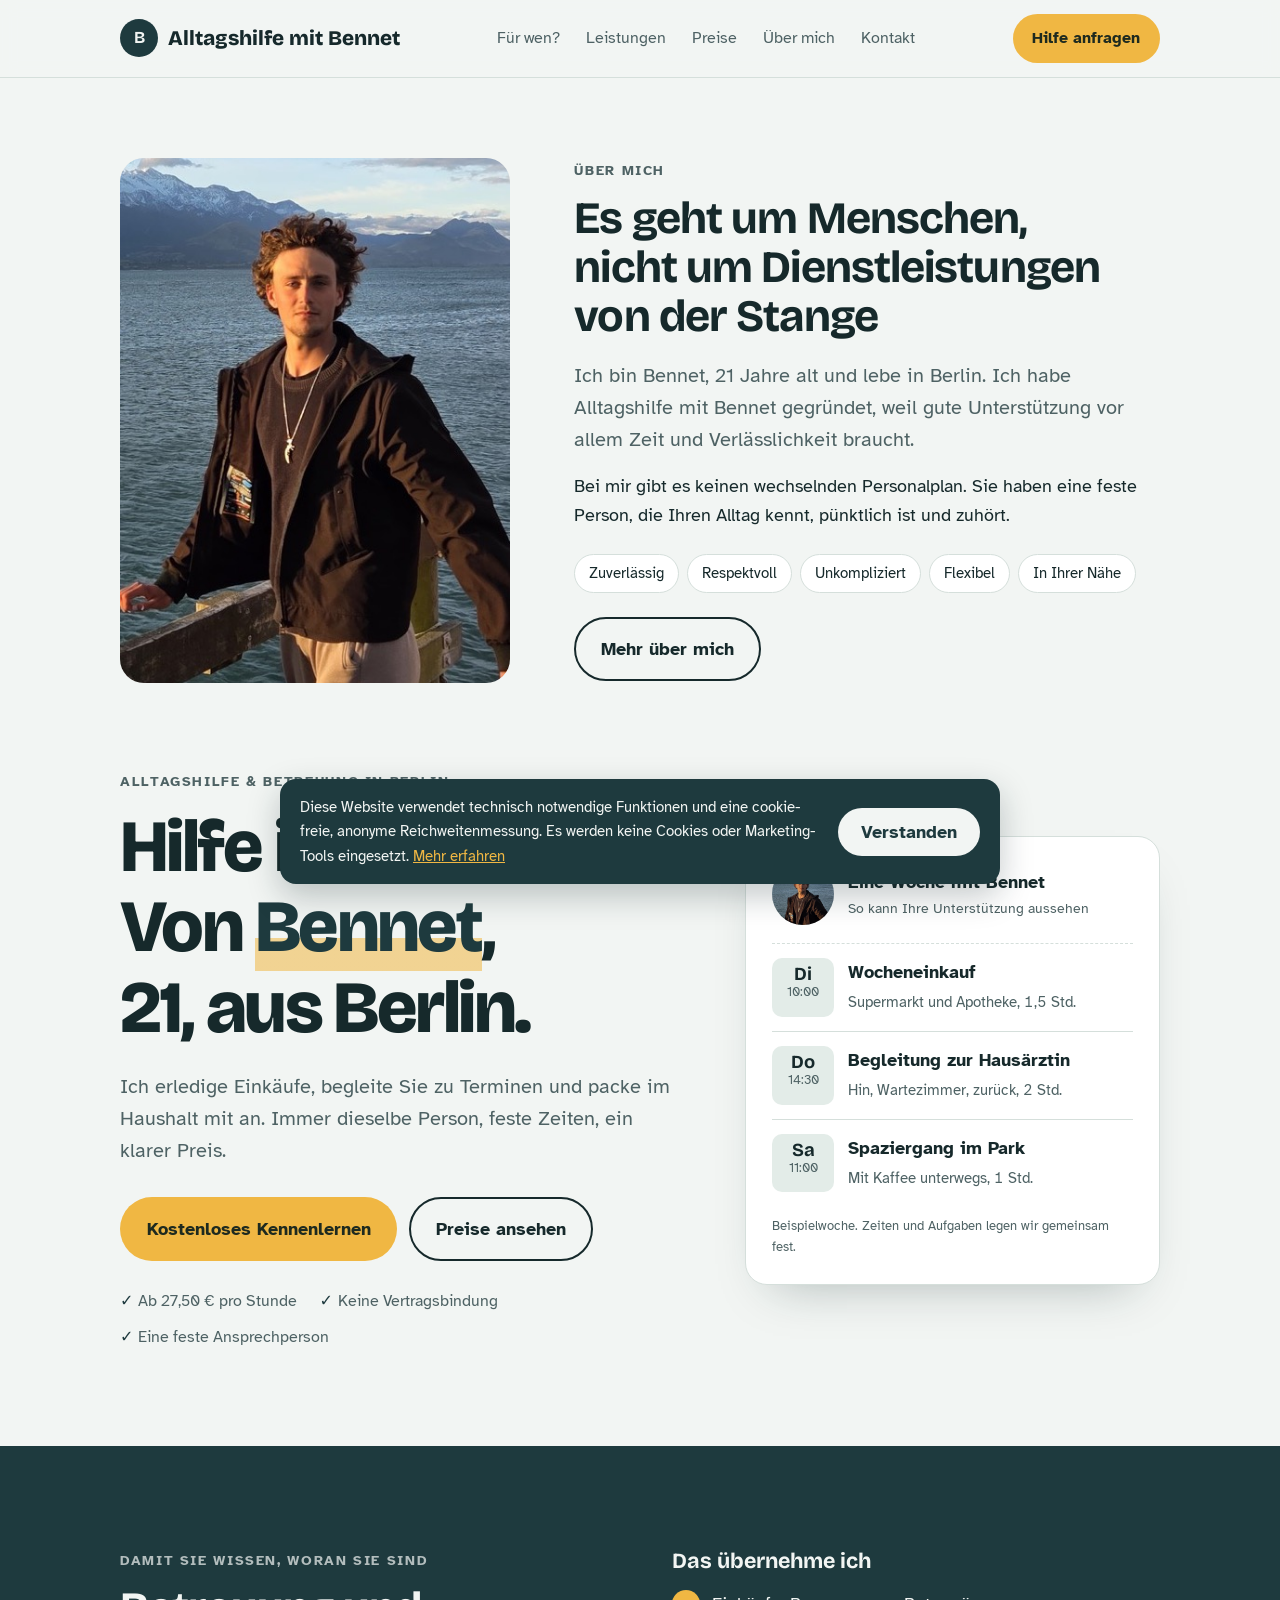
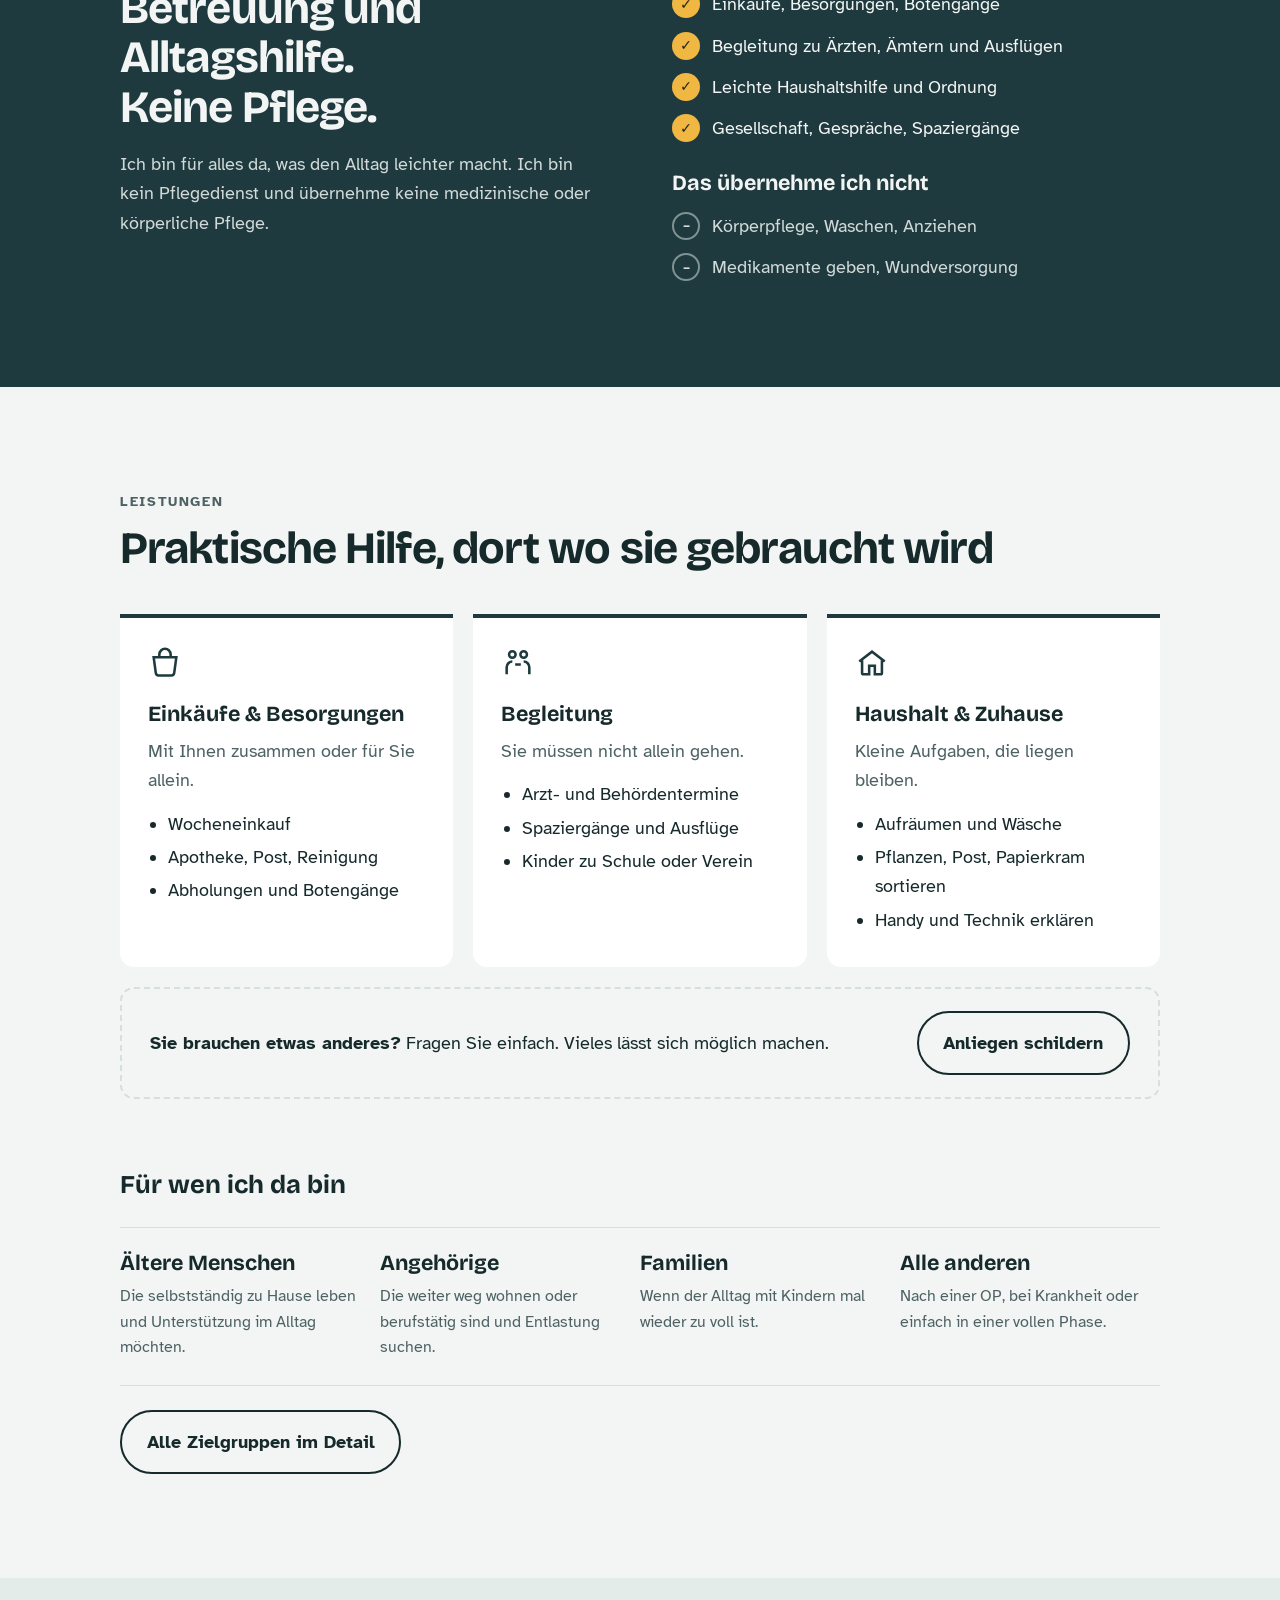
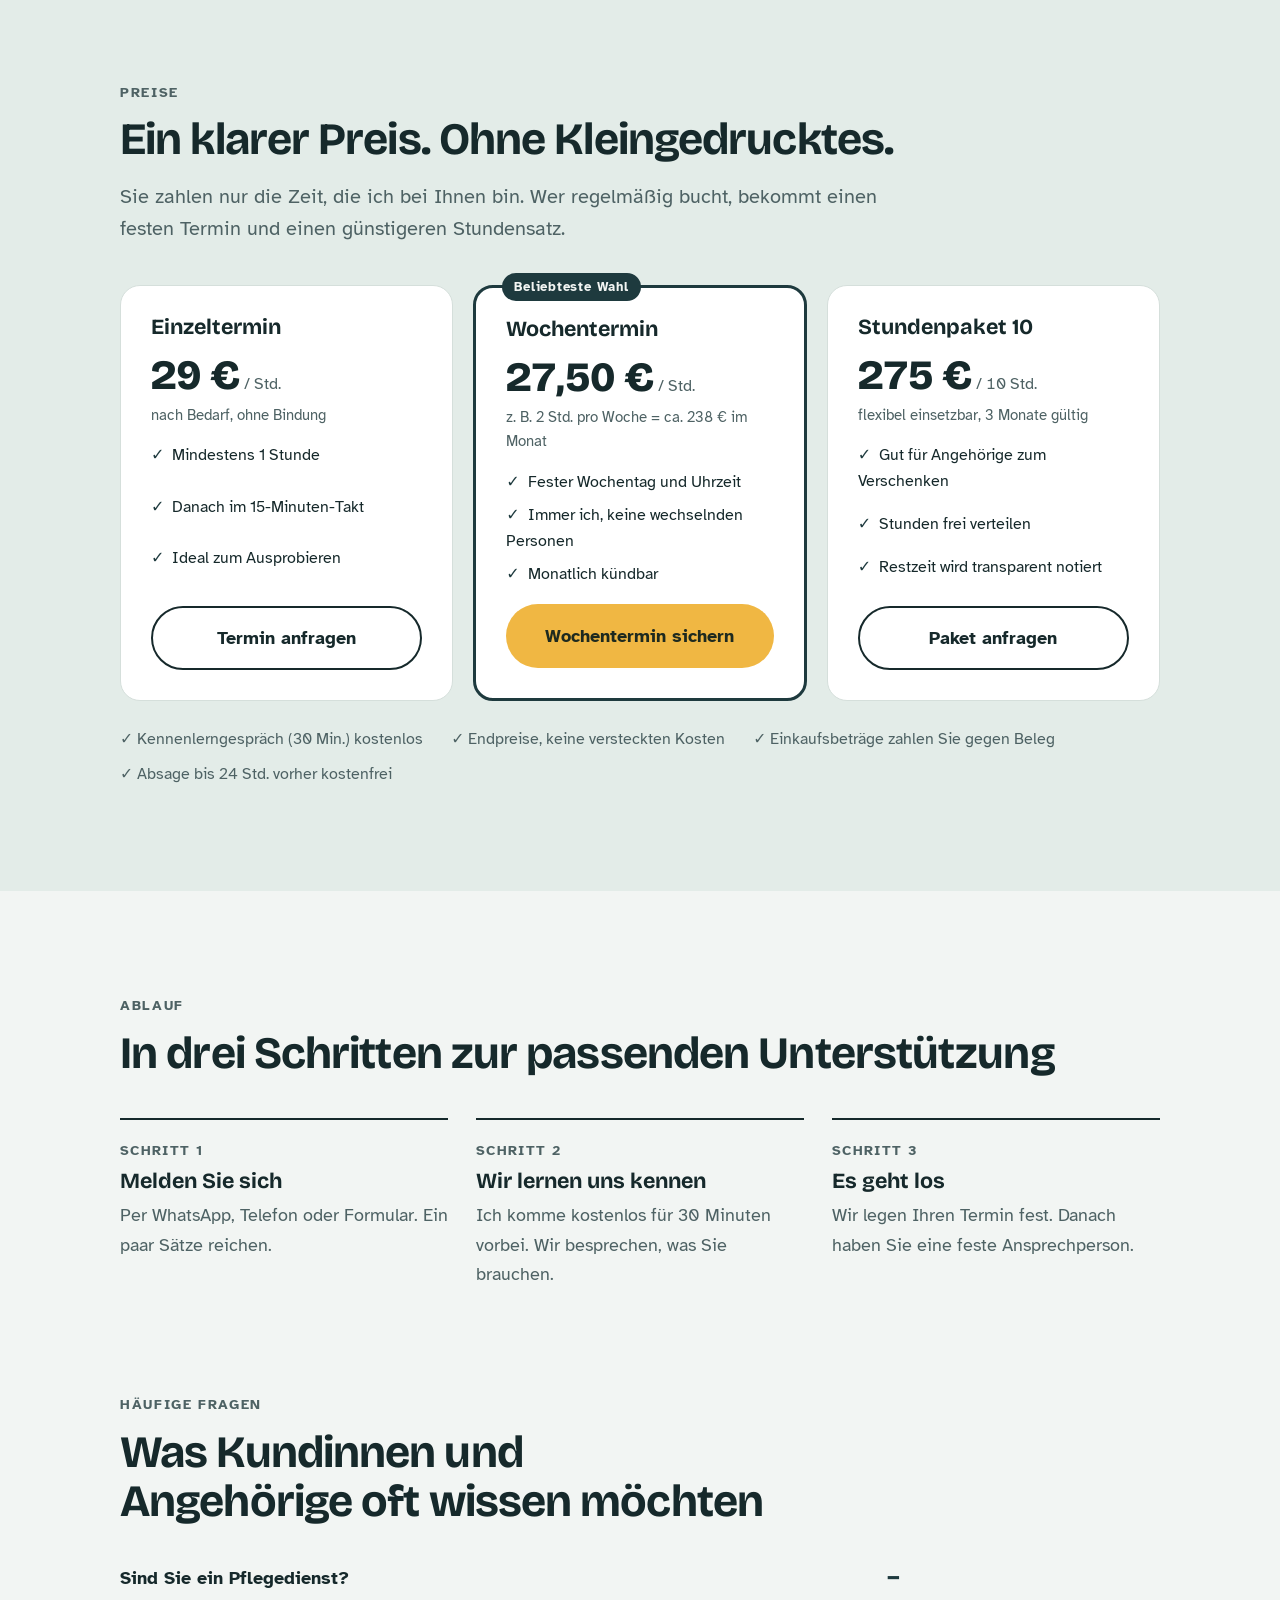
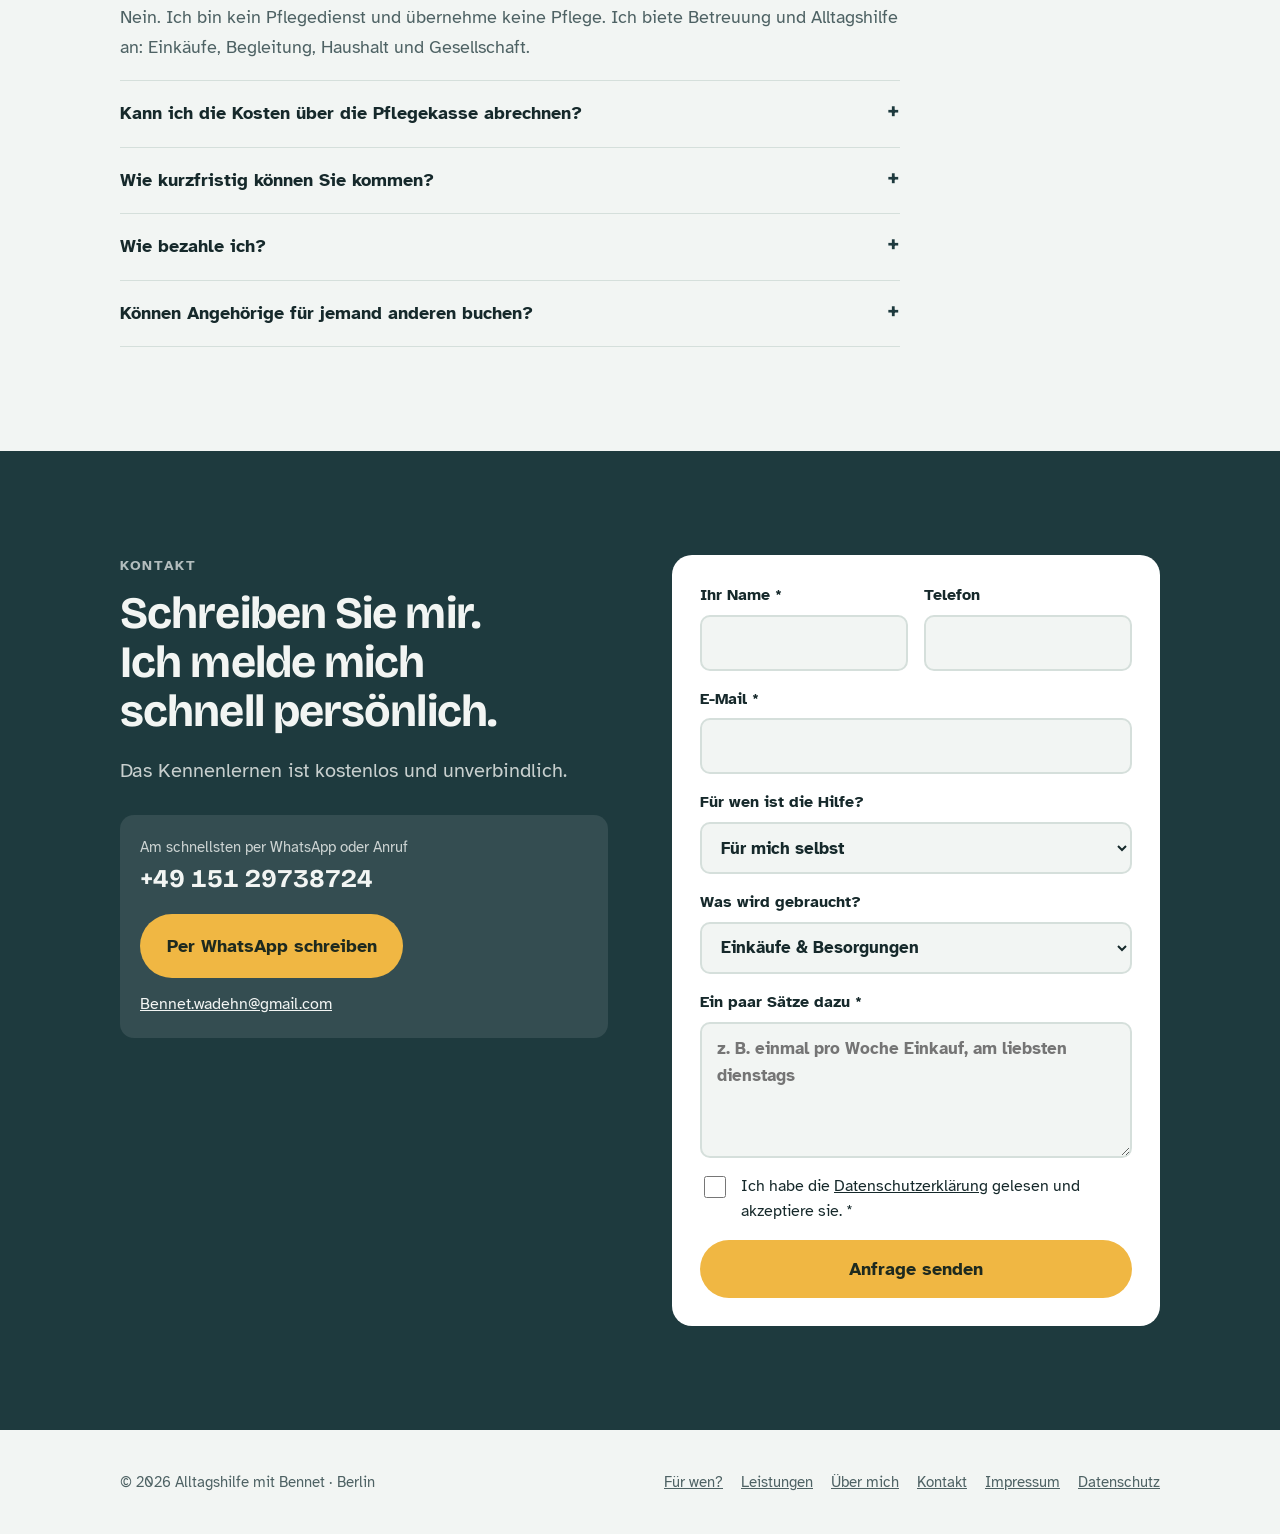
==== commit f027a6e1: "Startseite: Über-mich mit Foto ganz nach oben Co-Authored-By: Claude Opus 5.5 <noreply@anthropic.com" ====
--- a/index.html
+++ b/index.html
@@ -50,6 +50,20 @@
 </header>
 
 <main id="main">
+  <section class="about first" aria-labelledby="ueber-h">
+    <div class="wrap">
+      <img class="photo" src="assets/bennet.jpg" alt="Bennet Wadehn, Gründer von Alltagshilfe mit Bennet" width="420" height="525" loading="eager">
+      <div>
+        <p class="eyebrow">Über mich</p>
+        <h2 id="ueber-h" class="mt">Es geht um Menschen, nicht um Dienstleistungen von der Stange</h2>
+        <p class="lead" style="margin-top:18px">Ich bin Bennet, 21 Jahre alt und lebe in Berlin. Ich habe Alltagshilfe mit Bennet gegründet, weil gute Unterstützung vor allem Zeit und Verlässlichkeit braucht.</p>
+        <p>Bei mir gibt es keinen wechselnden Personalplan. Sie haben eine feste Person, die Ihren Alltag kennt, pünktlich ist und zuhört.</p>
+        <div class="values"><span>Zuverlässig</span><span>Respektvoll</span><span>Unkompliziert</span><span>Flexibel</span><span>In Ihrer Nähe</span></div>
+        <a class="btn btn-ghost" href="ueber-mich.html">Mehr über mich</a>
+      </div>
+    </div>
+  </section>
+
   <section class="hero">
     <div class="wrap">
       <div>
@@ -194,19 +208,6 @@
     </div>
   </section>
 
-  <section class="about" aria-labelledby="ueber-h">
-    <div class="wrap">
-      <img class="photo" src="assets/bennet.jpg" alt="Bennet Wadehn, Gründer von Alltagshilfe mit Bennet" width="420" height="525" loading="lazy">
-      <div>
-        <p class="eyebrow">Über mich</p>
-        <h2 id="ueber-h" class="mt">Es geht um Menschen, nicht um Dienstleistungen von der Stange</h2>
-        <p class="lead" style="margin-top:18px">Ich bin Bennet, 21 Jahre alt und lebe in Berlin. Ich habe Alltagshilfe mit Bennet gegründet, weil gute Unterstützung vor allem Zeit und Verlässlichkeit braucht.</p>
-        <p>Bei mir gibt es keinen wechselnden Personalplan. Sie haben eine feste Person, die Ihren Alltag kennt, pünktlich ist und zuhört.</p>
-        <div class="values"><span>Zuverlässig</span><span>Respektvoll</span><span>Unkompliziert</span><span>Flexibel</span><span>In Ihrer Nähe</span></div>
-        <a class="btn btn-ghost" href="ueber-mich.html">Mehr über mich</a>
-      </div>
-    </div>
-  </section>
 
   <section class="faq-sec" aria-labelledby="faq-h">
     <div class="wrap">
--- a/css/start.css
+++ b/css/start.css
@@ -141,6 +141,8 @@
 
 /* Über mich */
 .about{padding-top:0}
+.about.first{padding-block:clamp(40px,7vw,80px) clamp(24px,4vw,40px)}
+.about.first + .hero{padding-top:clamp(24px,4vw,48px)}
 .about .wrap{display:grid;grid-template-columns:.8fr 1.2fr;gap:clamp(28px,5vw,64px);align-items:center}
 @media (max-width:760px){.about .wrap{grid-template-columns:1fr}}
 .photo{width:100%;aspect-ratio:4/5;object-fit:cover;border-radius:24px;background:var(--tint);max-width:440px}
@@ -197,3 +199,4 @@
 .cookie-banner .btn{background:var(--brand-ink);color:var(--brand);padding:.6em 1.2em}
 
 @media (prefers-reduced-motion:reduce){*{transition:none!important;scroll-behavior:auto!important}}
+@media (max-width:760px){.about.first .photo{max-height:340px;object-position:50% 22%}}
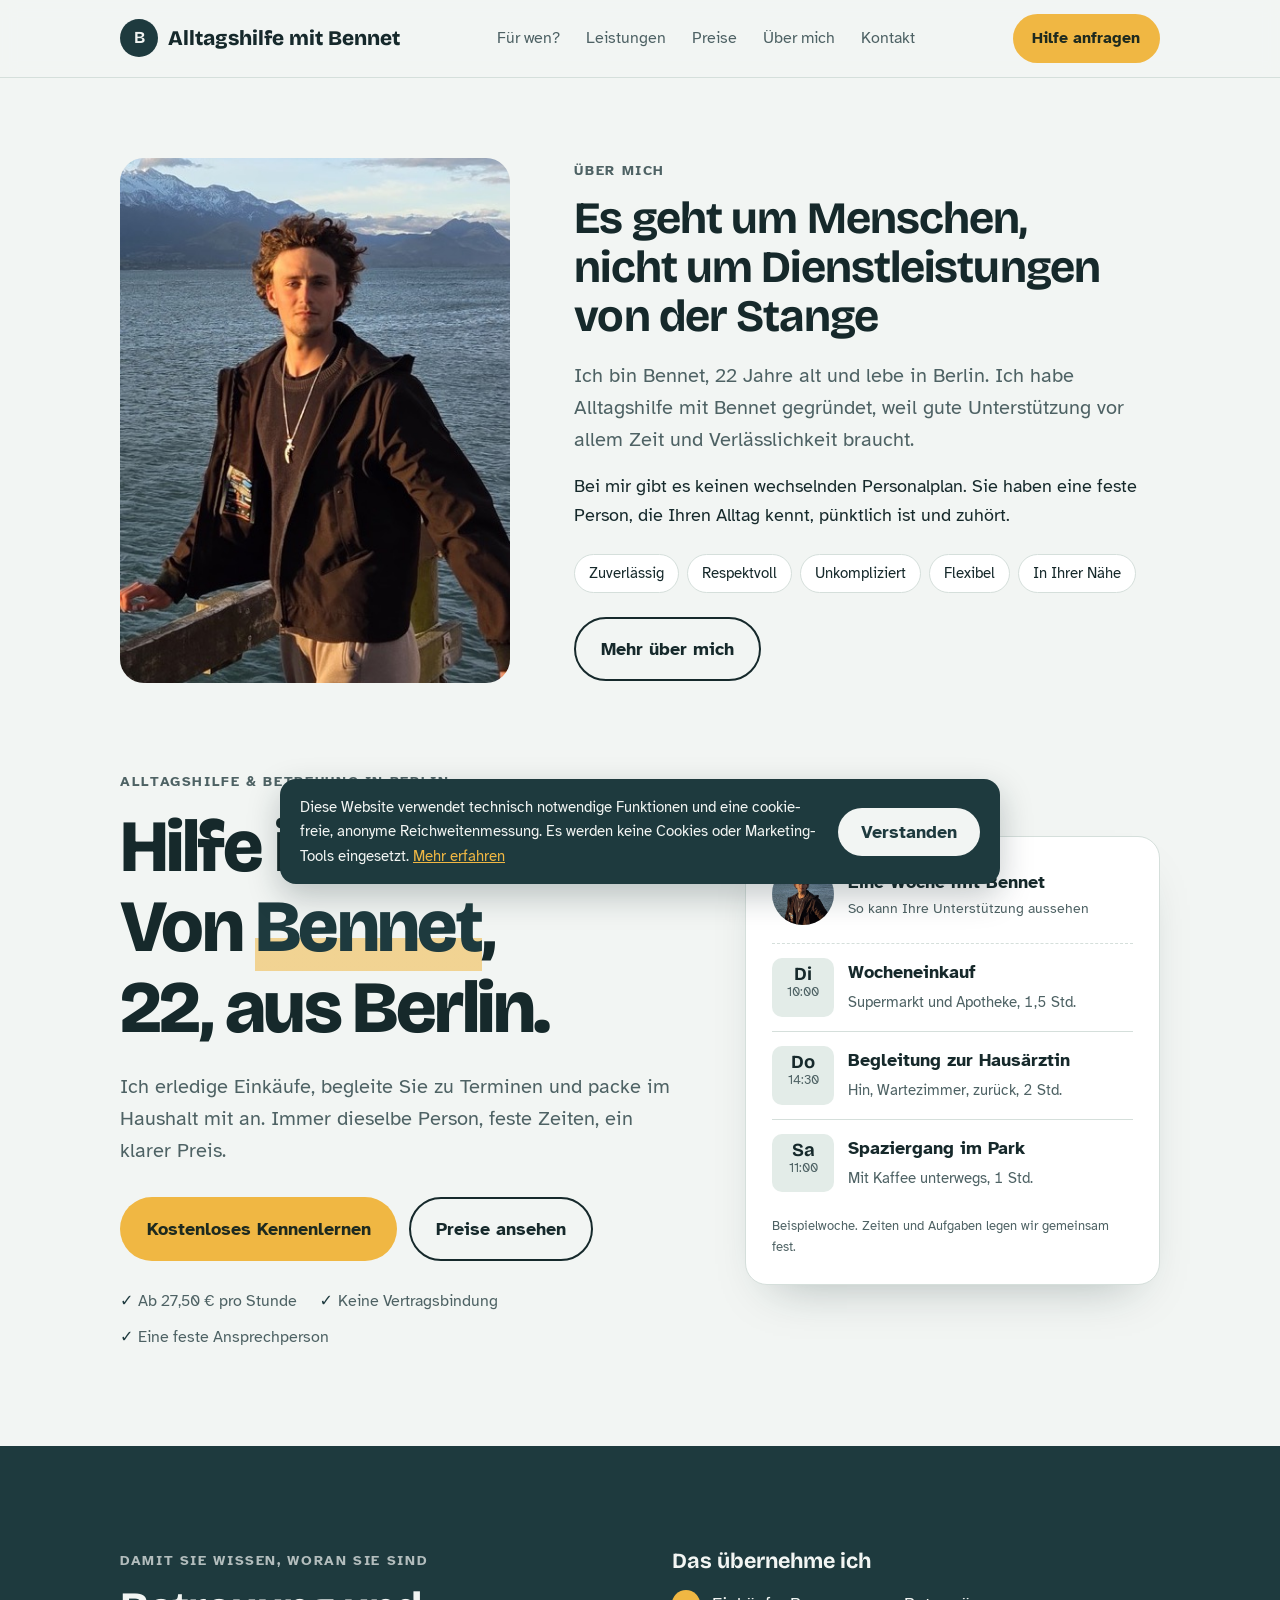
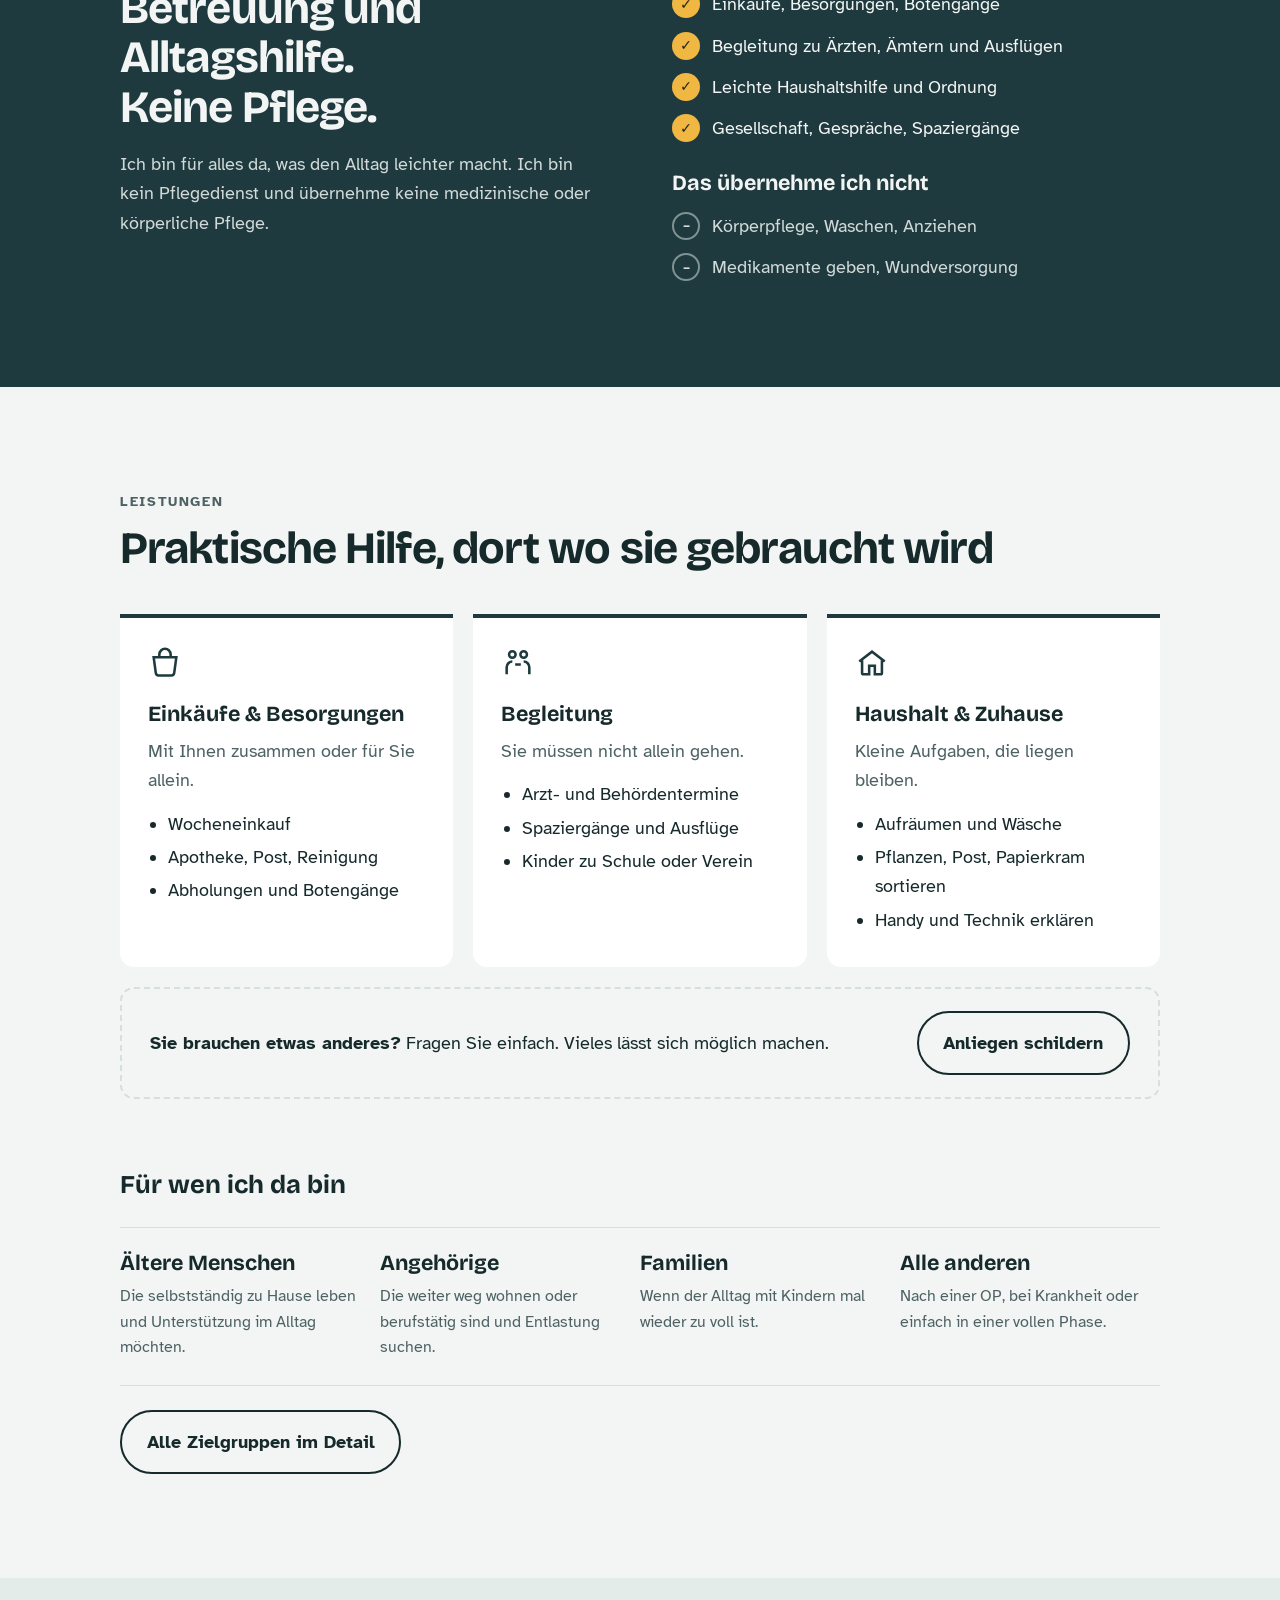
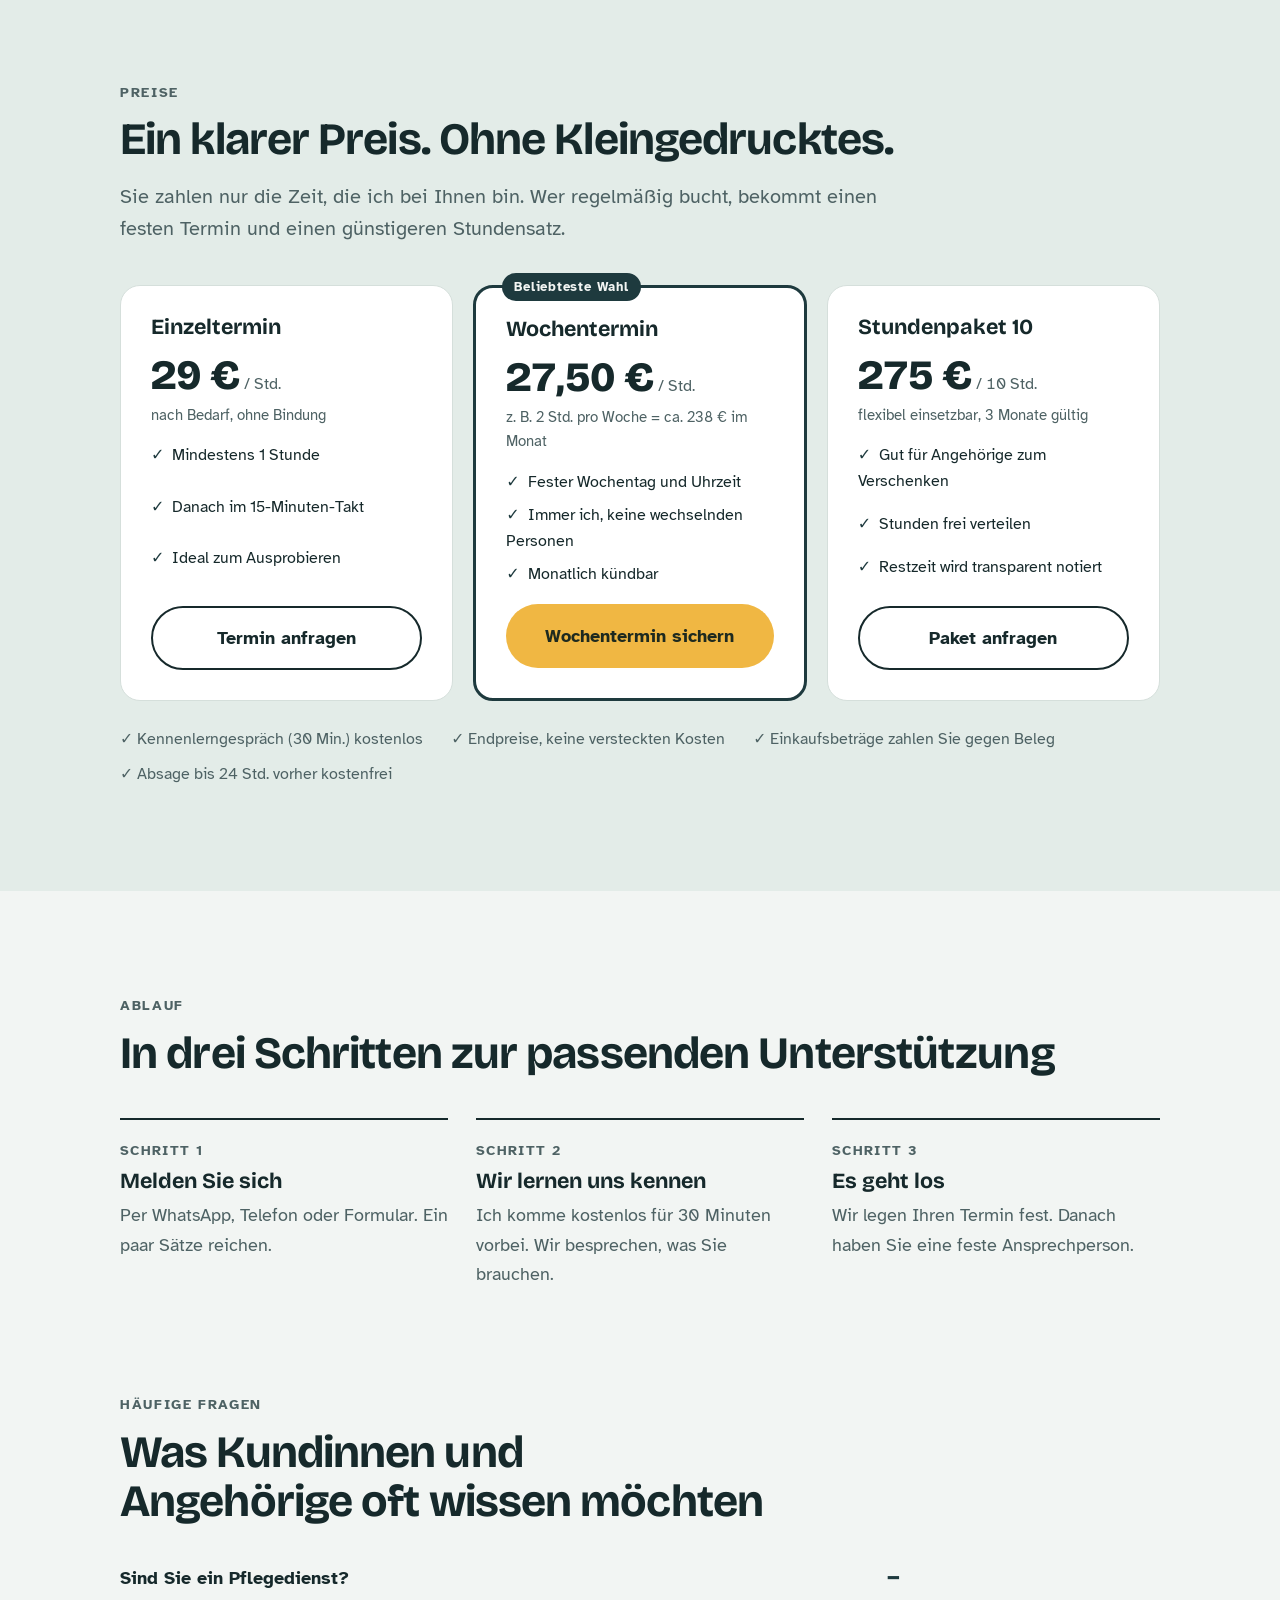
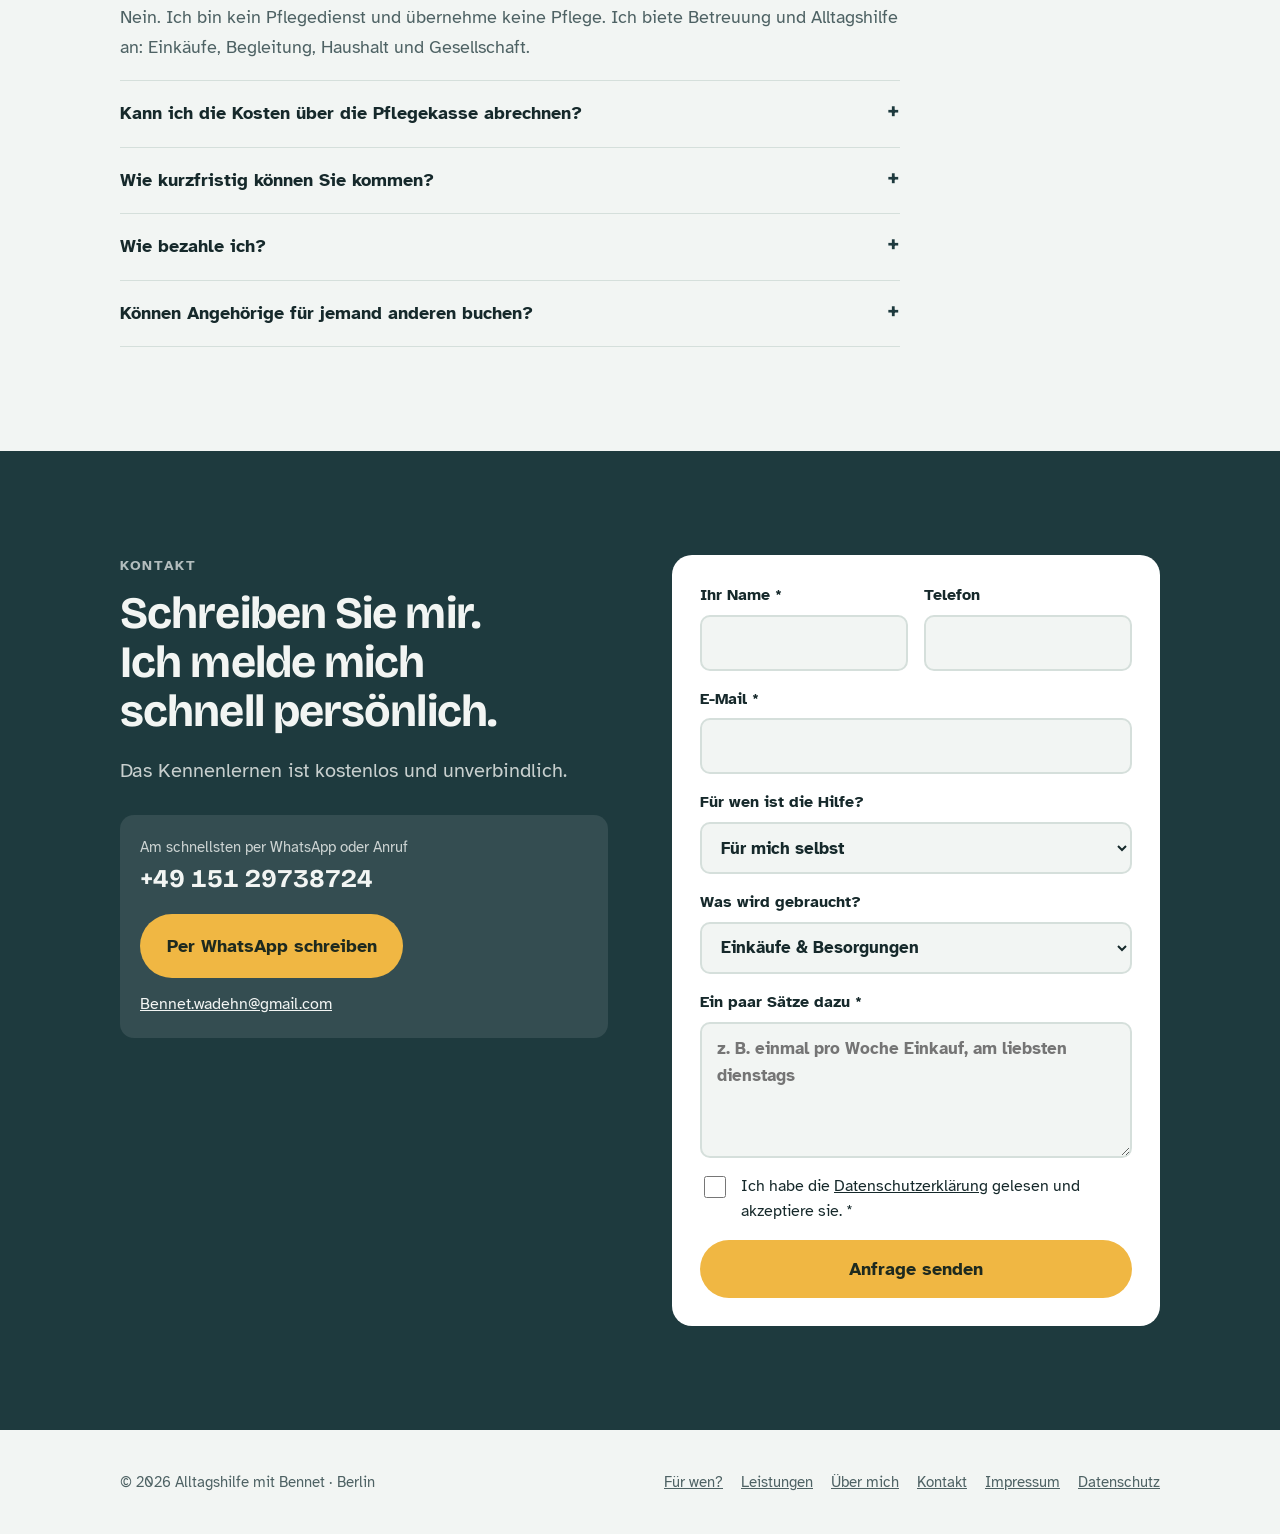
==== commit 2e9bcbbe: "Alter auf 22 aktualisiert Co-Authored-By: Claude Opus 5.5 <noreply@anthropic.com>" ====
--- a/index.html
+++ b/index.html
@@ -56,7 +56,7 @@
       <div>
         <p class="eyebrow">Über mich</p>
         <h2 id="ueber-h" class="mt">Es geht um Menschen, nicht um Dienstleistungen von der Stange</h2>
-        <p class="lead" style="margin-top:18px">Ich bin Bennet, 21 Jahre alt und lebe in Berlin. Ich habe Alltagshilfe mit Bennet gegründet, weil gute Unterstützung vor allem Zeit und Verlässlichkeit braucht.</p>
+        <p class="lead" style="margin-top:18px">Ich bin Bennet, 22 Jahre alt und lebe in Berlin. Ich habe Alltagshilfe mit Bennet gegründet, weil gute Unterstützung vor allem Zeit und Verlässlichkeit braucht.</p>
         <p>Bei mir gibt es keinen wechselnden Personalplan. Sie haben eine feste Person, die Ihren Alltag kennt, pünktlich ist und zuhört.</p>
         <div class="values"><span>Zuverlässig</span><span>Respektvoll</span><span>Unkompliziert</span><span>Flexibel</span><span>In Ihrer Nähe</span></div>
         <a class="btn btn-ghost" href="ueber-mich.html">Mehr über mich</a>
@@ -68,7 +68,7 @@
     <div class="wrap">
       <div>
         <p class="eyebrow">Alltagshilfe &amp; Betreuung in Berlin</p>
-        <h1>Hilfe im Alltag. Von <em>Bennet</em>, 21, aus Berlin.</h1>
+        <h1>Hilfe im Alltag. Von <em>Bennet</em>, 22, aus Berlin.</h1>
         <p class="lead">Ich erledige Einkäufe, begleite Sie zu Terminen und packe im Haushalt mit an. Immer dieselbe Person, feste Zeiten, ein klarer Preis.</p>
         <div class="cta">
           <a class="btn btn-sun" href="#kontakt">Kostenloses Kennenlernen</a>
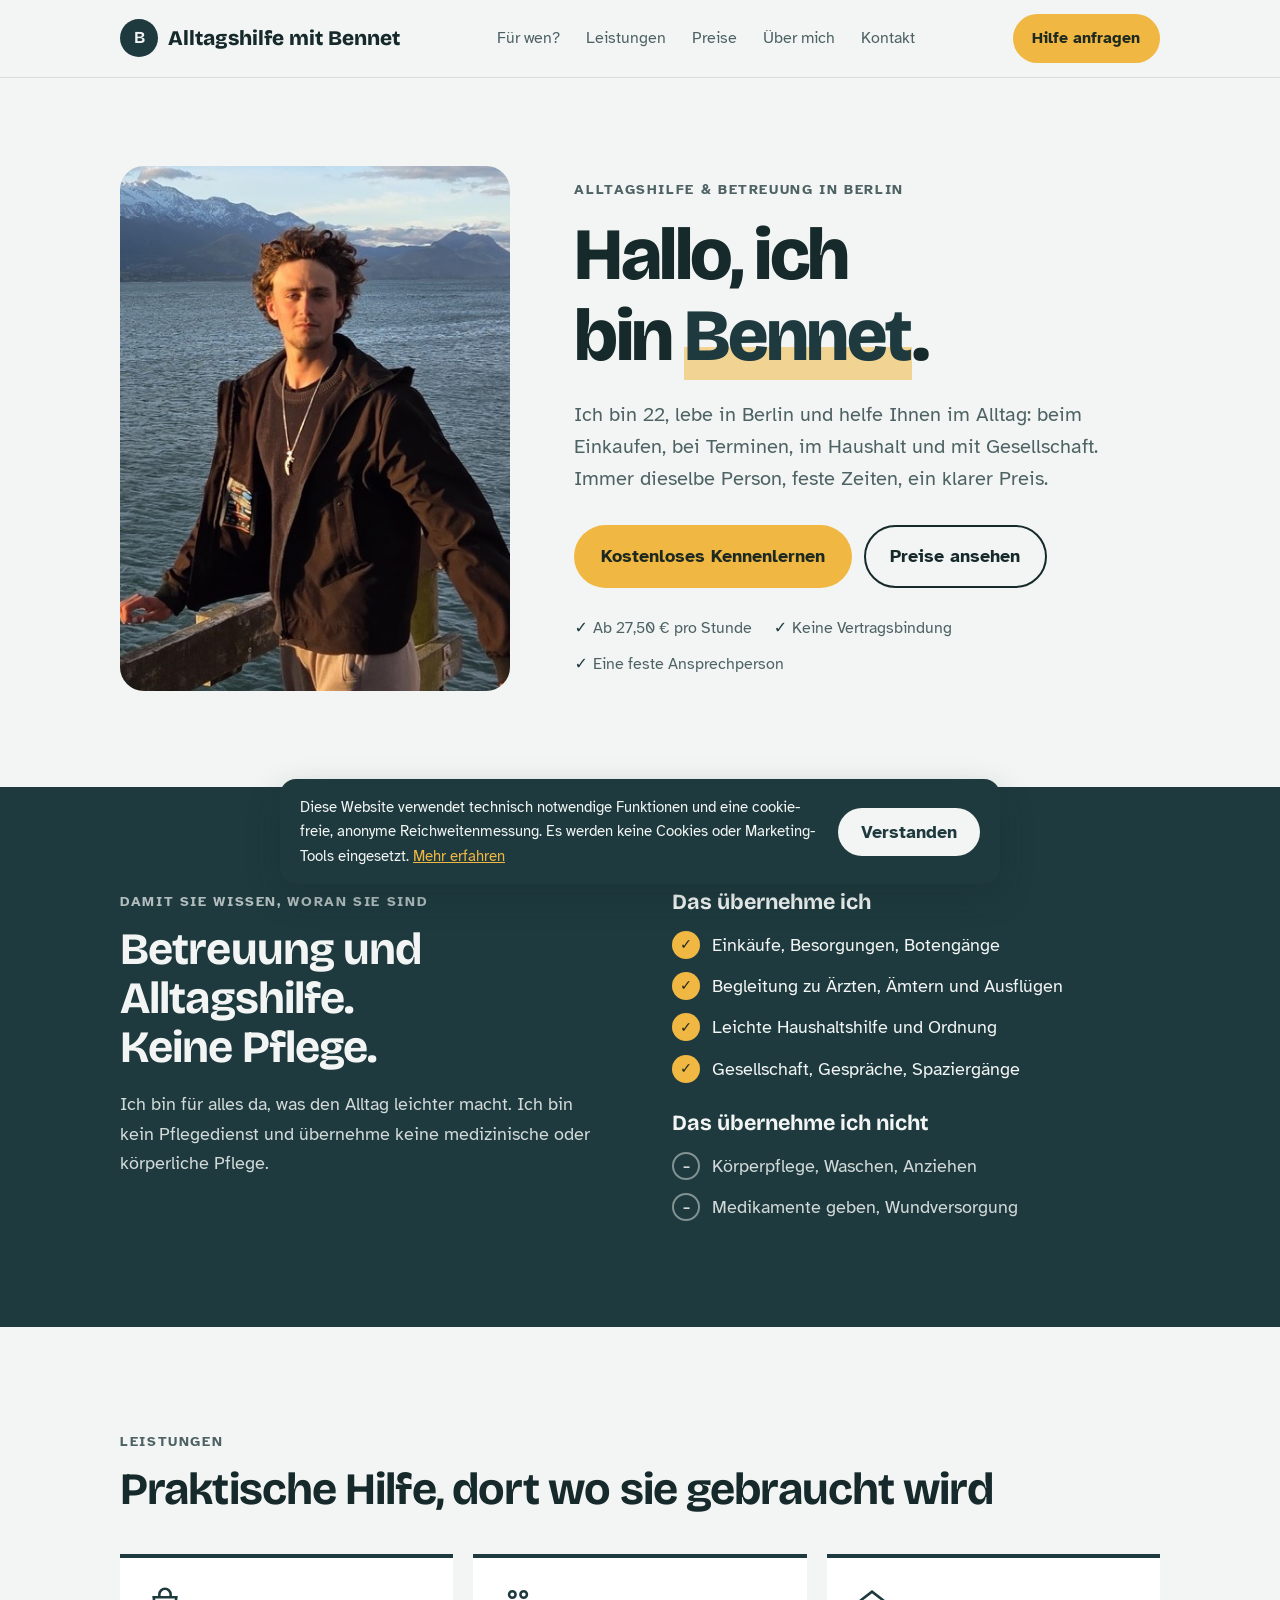
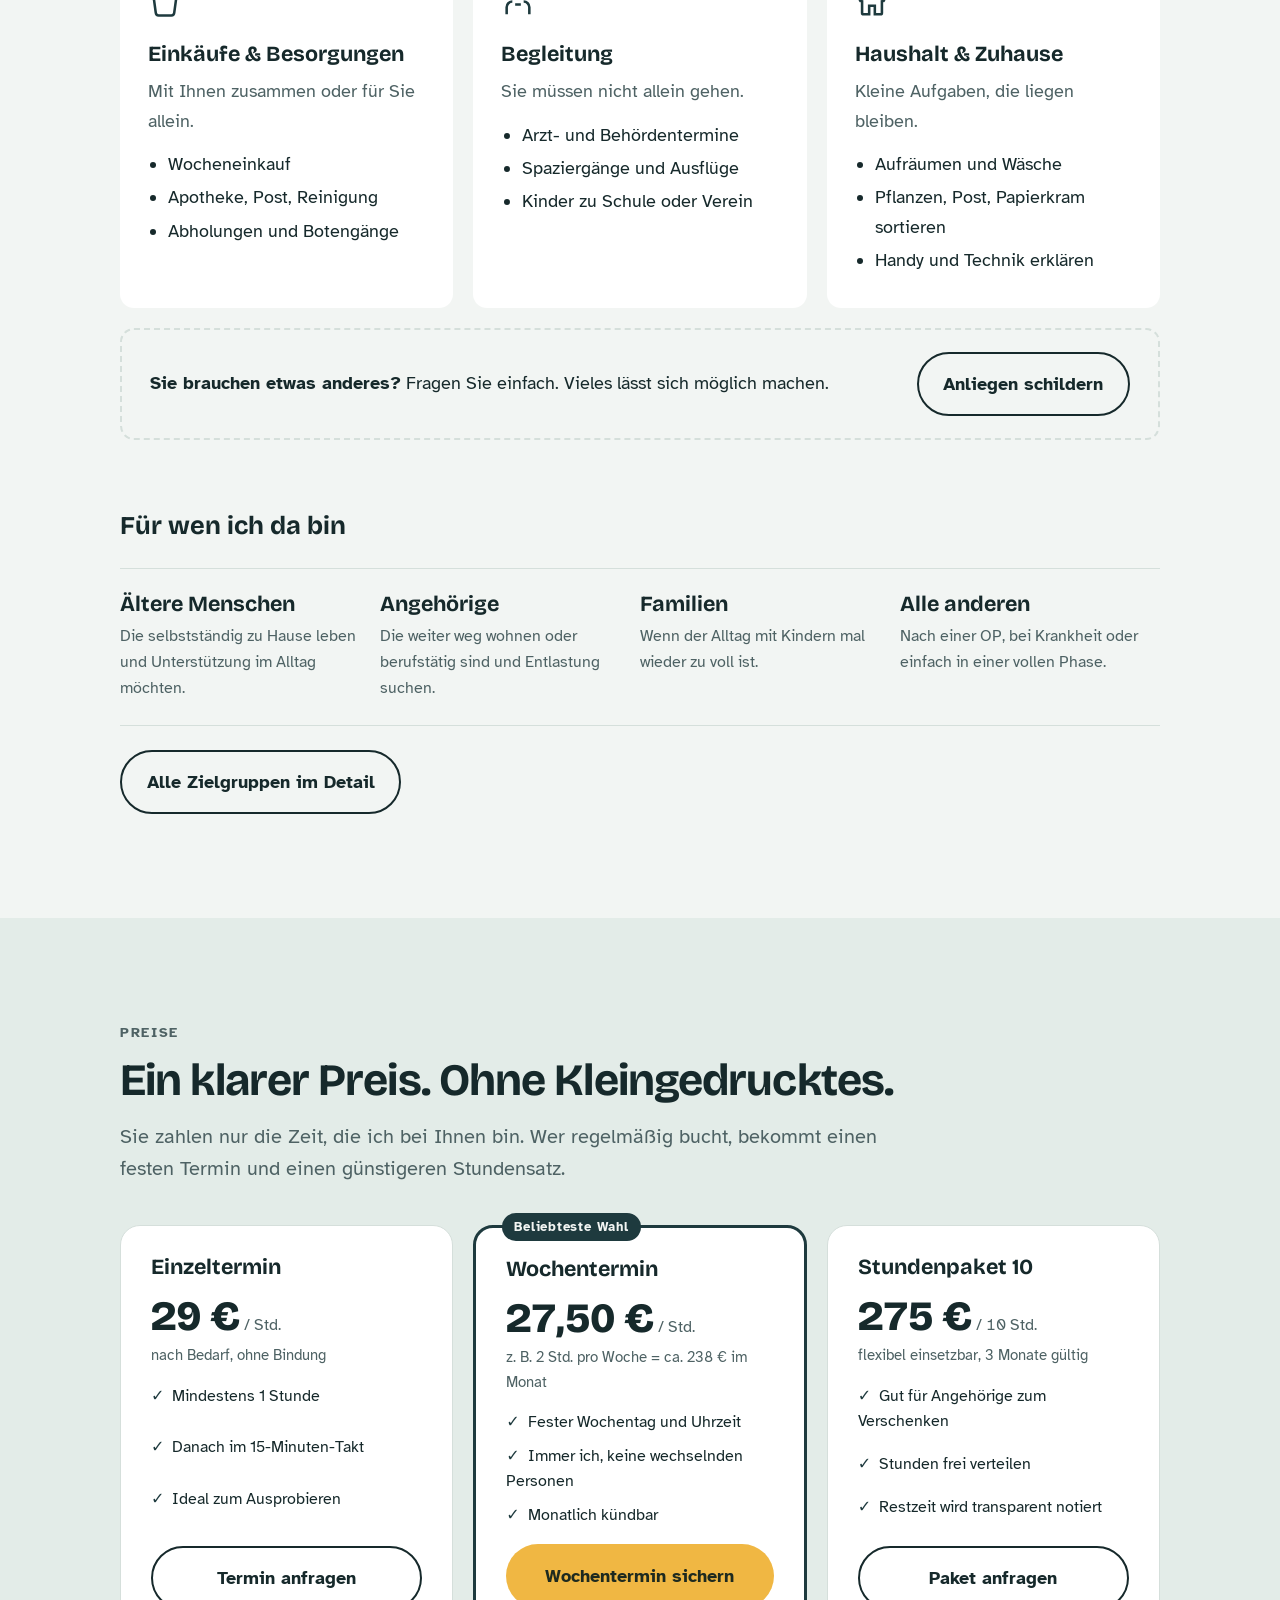
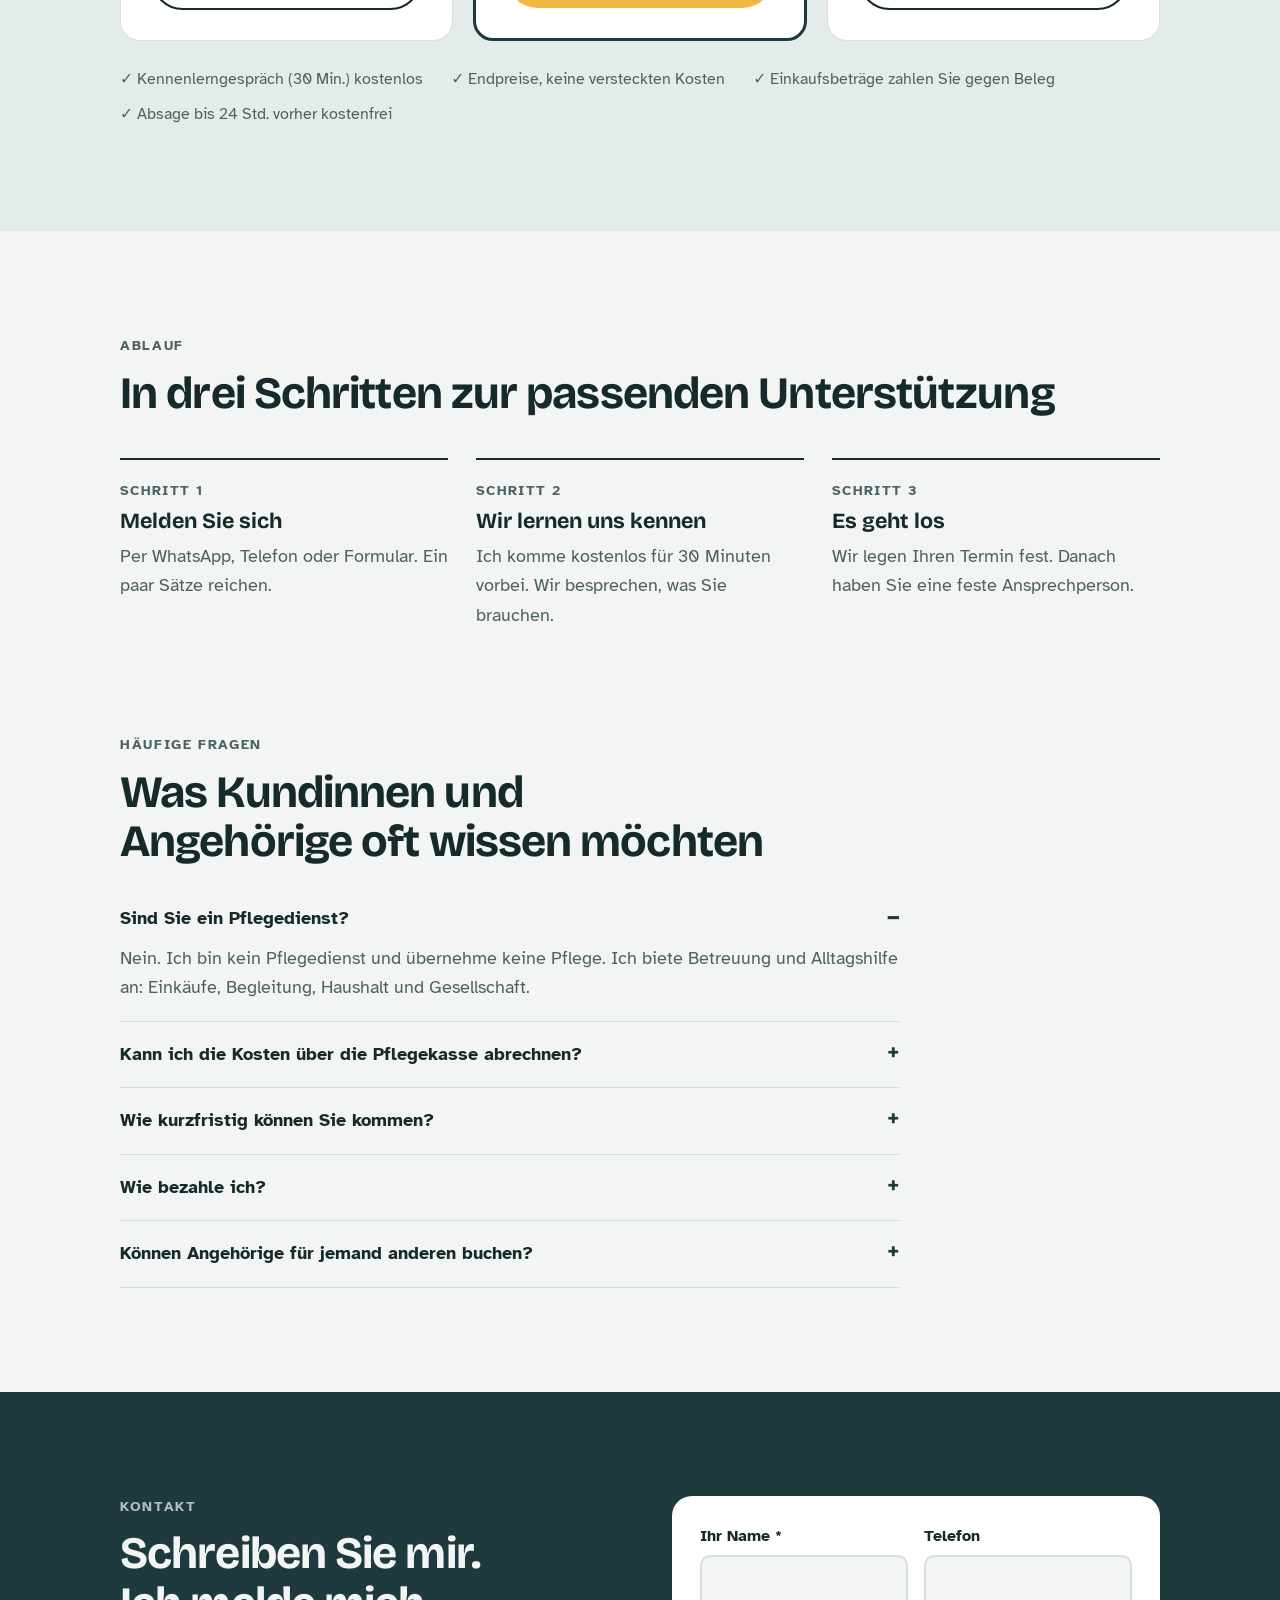
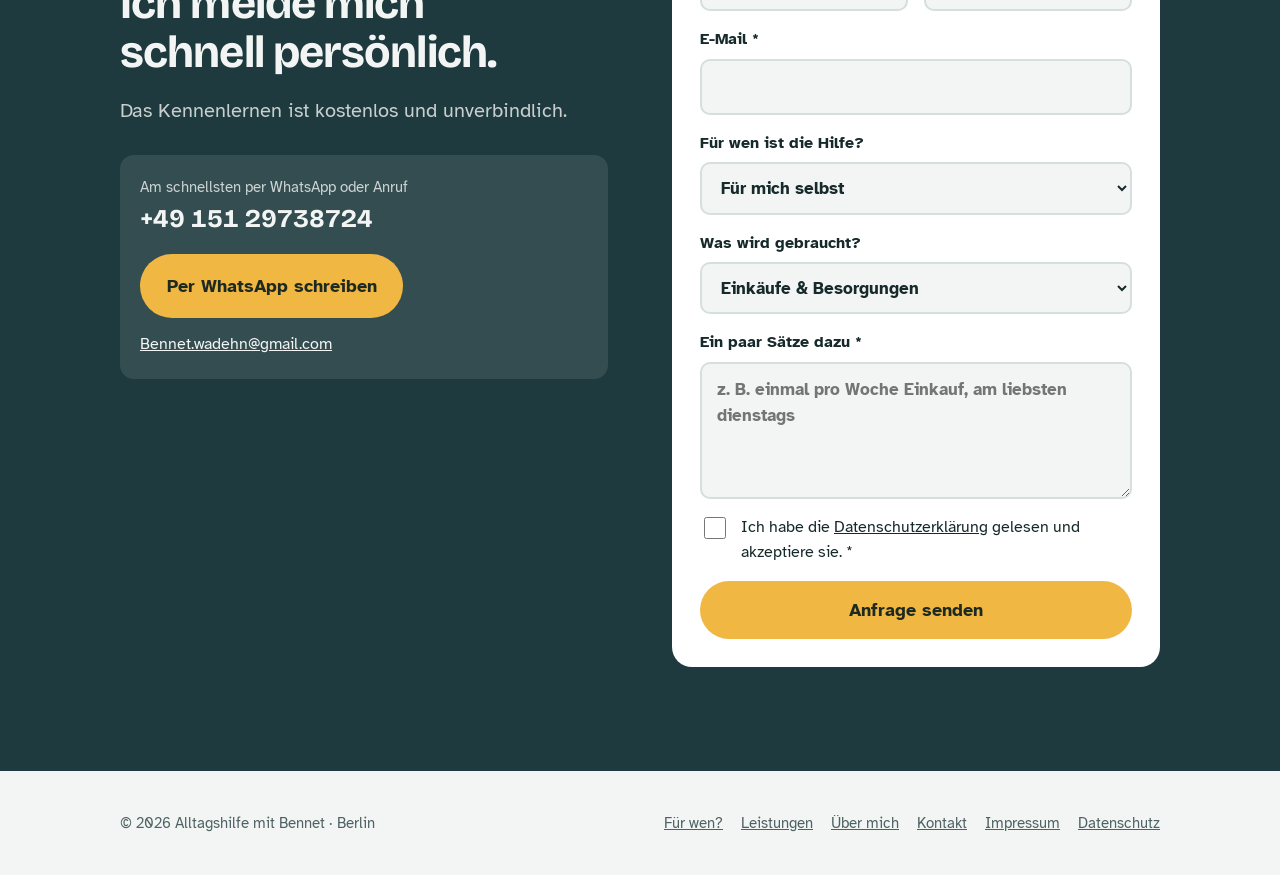
==== commit e1278acb: "Startseite: ein gemeinsamer Einstieg mit Foto und Hallo, ich bin Bennet Co-Authored-By: Claude Opus " ====
--- a/index.html
+++ b/index.html
@@ -50,26 +50,14 @@
 </header>
 
 <main id="main">
-  <section class="about first" aria-labelledby="ueber-h">
-    <div class="wrap">
-      <img class="photo" src="assets/bennet.jpg" alt="Bennet Wadehn, Gründer von Alltagshilfe mit Bennet" width="420" height="525" loading="eager">
-      <div>
-        <p class="eyebrow">Über mich</p>
-        <h2 id="ueber-h" class="mt">Es geht um Menschen, nicht um Dienstleistungen von der Stange</h2>
-        <p class="lead" style="margin-top:18px">Ich bin Bennet, 22 Jahre alt und lebe in Berlin. Ich habe Alltagshilfe mit Bennet gegründet, weil gute Unterstützung vor allem Zeit und Verlässlichkeit braucht.</p>
-        <p>Bei mir gibt es keinen wechselnden Personalplan. Sie haben eine feste Person, die Ihren Alltag kennt, pünktlich ist und zuhört.</p>
-        <div class="values"><span>Zuverlässig</span><span>Respektvoll</span><span>Unkompliziert</span><span>Flexibel</span><span>In Ihrer Nähe</span></div>
-        <a class="btn btn-ghost" href="ueber-mich.html">Mehr über mich</a>
-      </div>
-    </div>
-  </section>
 
   <section class="hero">
     <div class="wrap">
+      <img class="hero-photo" src="assets/bennet.jpg" alt="Bennet Wadehn, Gründer von Alltagshilfe mit Bennet" width="420" height="525" loading="eager">
       <div>
         <p class="eyebrow">Alltagshilfe &amp; Betreuung in Berlin</p>
-        <h1>Hilfe im Alltag. Von <em>Bennet</em>, 22, aus Berlin.</h1>
-        <p class="lead">Ich erledige Einkäufe, begleite Sie zu Terminen und packe im Haushalt mit an. Immer dieselbe Person, feste Zeiten, ein klarer Preis.</p>
+        <h1>Hallo, ich bin <em>Bennet</em>.</h1>
+        <p class="lead">Ich bin 22, lebe in Berlin und helfe Ihnen im Alltag: beim Einkaufen, bei Terminen, im Haushalt und mit Gesellschaft. Immer dieselbe Person, feste Zeiten, ein klarer Preis.</p>
         <div class="cta">
           <a class="btn btn-sun" href="#kontakt">Kostenloses Kennenlernen</a>
           <a class="btn btn-ghost" href="#preise">Preise ansehen</a>
@@ -80,17 +68,6 @@
           <span>Eine feste Ansprechperson</span>
         </div>
       </div>
-
-      <aside class="week" aria-label="Beispiel für eine Woche mit Bennet">
-        <div class="week-head">
-          <img class="avatar" src="assets/bennet.jpg" alt="" width="62" height="62">
-          <div><strong>Eine Woche mit Bennet</strong><small>So kann Ihre Unterstützung aussehen</small></div>
-        </div>
-        <div class="slot"><div class="day">Di<small>10:00</small></div><div><strong>Wocheneinkauf</strong><span>Supermarkt und Apotheke, 1,5 Std.</span></div></div>
-        <div class="slot"><div class="day">Do<small>14:30</small></div><div><strong>Begleitung zur Hausärztin</strong><span>Hin, Wartezimmer, zurück, 2 Std.</span></div></div>
-        <div class="slot"><div class="day">Sa<small>11:00</small></div><div><strong>Spaziergang im Park</strong><span>Mit Kaffee unterwegs, 1 Std.</span></div></div>
-        <p class="week-note">Beispielwoche. Zeiten und Aufgaben legen wir gemeinsam fest.</p>
-      </aside>
     </div>
   </section>
 
--- a/css/start.css
+++ b/css/start.css
@@ -65,7 +65,7 @@
 
 /* Hero */
 .hero{padding-block:clamp(40px,7vw,88px) clamp(56px,8vw,96px)}
-.hero .wrap{display:grid;grid-template-columns:1.15fr .85fr;gap:clamp(32px,5vw,64px);align-items:center}
+.hero .wrap{display:grid;grid-template-columns:.8fr 1.2fr;gap:clamp(32px,5vw,64px);align-items:center}
 @media (max-width:860px){.hero .wrap{grid-template-columns:1fr}}
 .hero h1{font-size:clamp(2.5rem,6.4vw,4.6rem);font-weight:800;letter-spacing:-.035em;margin-block:14px 22px}
 .hero h1 em{font-style:normal;color:var(--brand);background:linear-gradient(transparent 62%,rgba(240,183,67,.55) 62%)}
@@ -200,3 +200,5 @@
 
 @media (prefers-reduced-motion:reduce){*{transition:none!important;scroll-behavior:auto!important}}
 @media (max-width:760px){.about.first .photo{max-height:340px;object-position:50% 22%}}
+.hero-photo{width:100%;max-width:420px;aspect-ratio:4/5;object-fit:cover;object-position:50% 20%;border-radius:24px;background:var(--tint)}
+@media (max-width:860px){.hero .wrap{gap:24px}.hero-photo{max-width:none;aspect-ratio:auto;height:300px}}
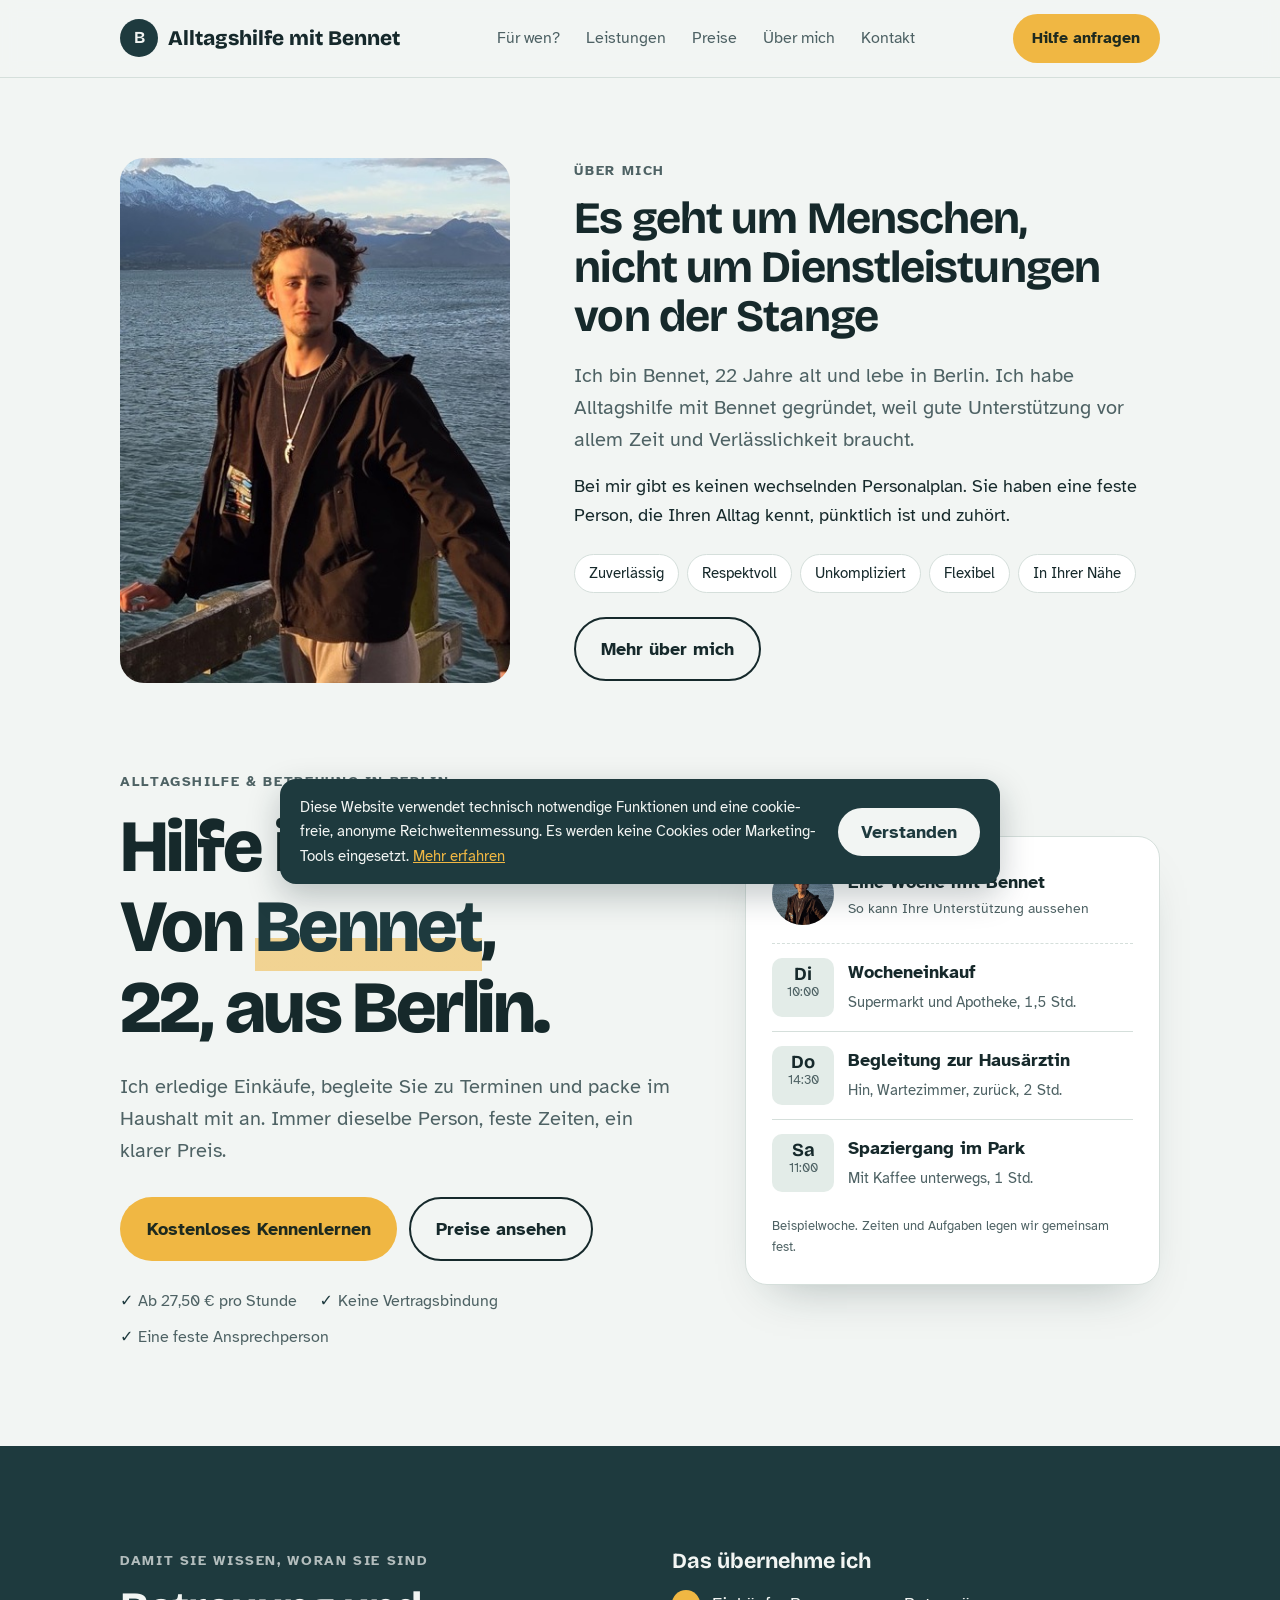
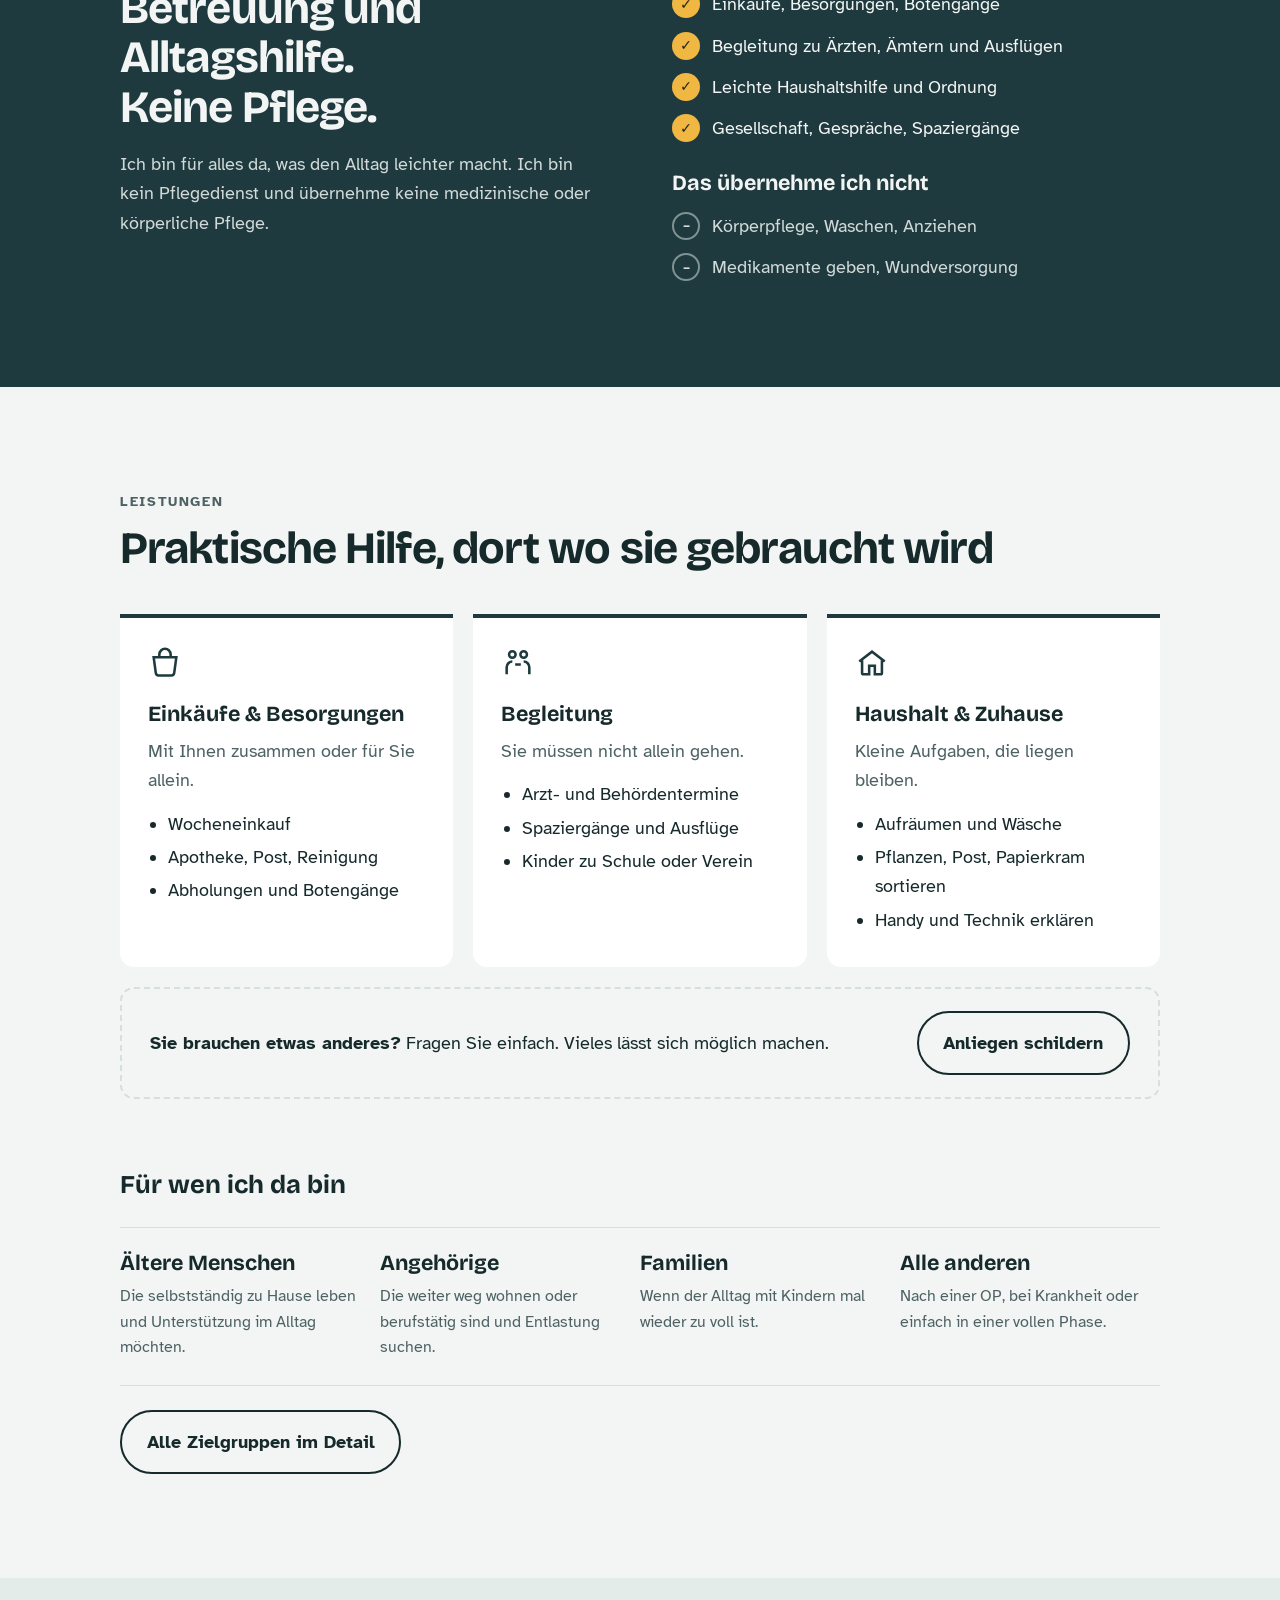
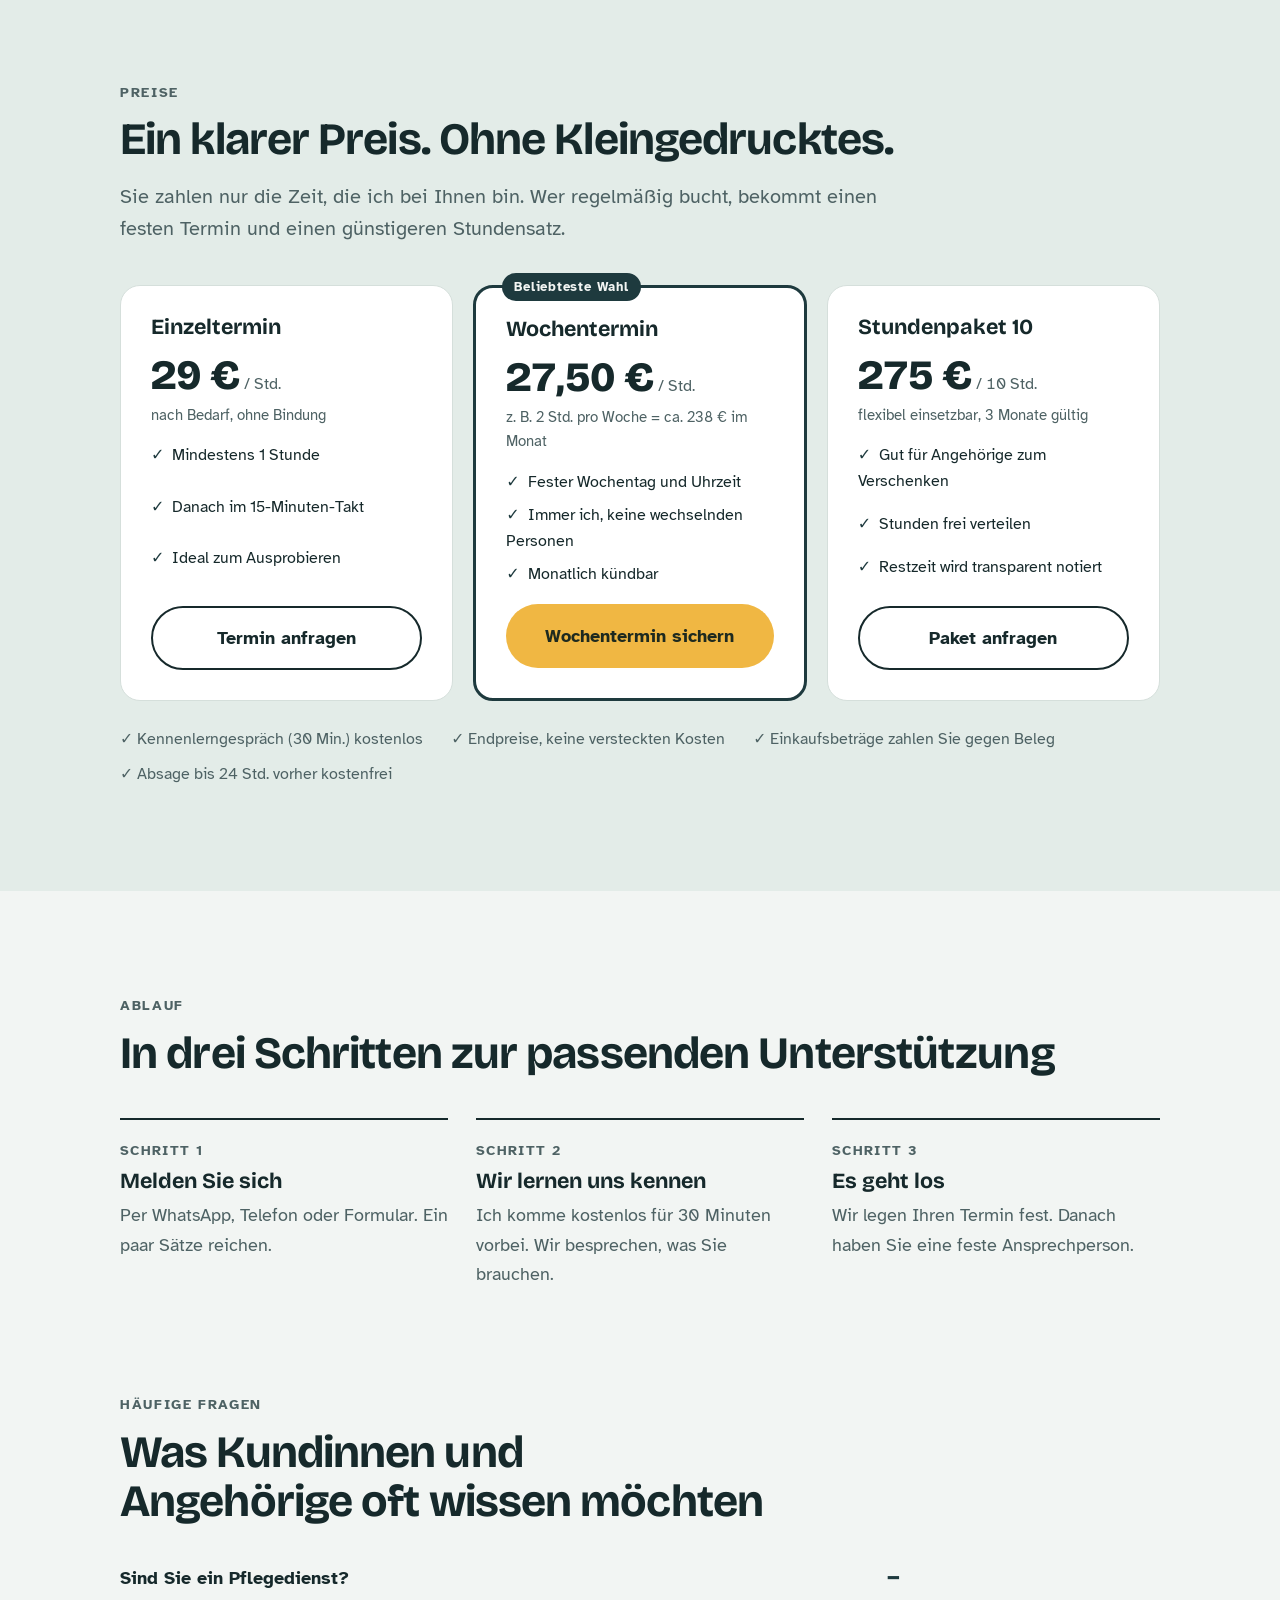
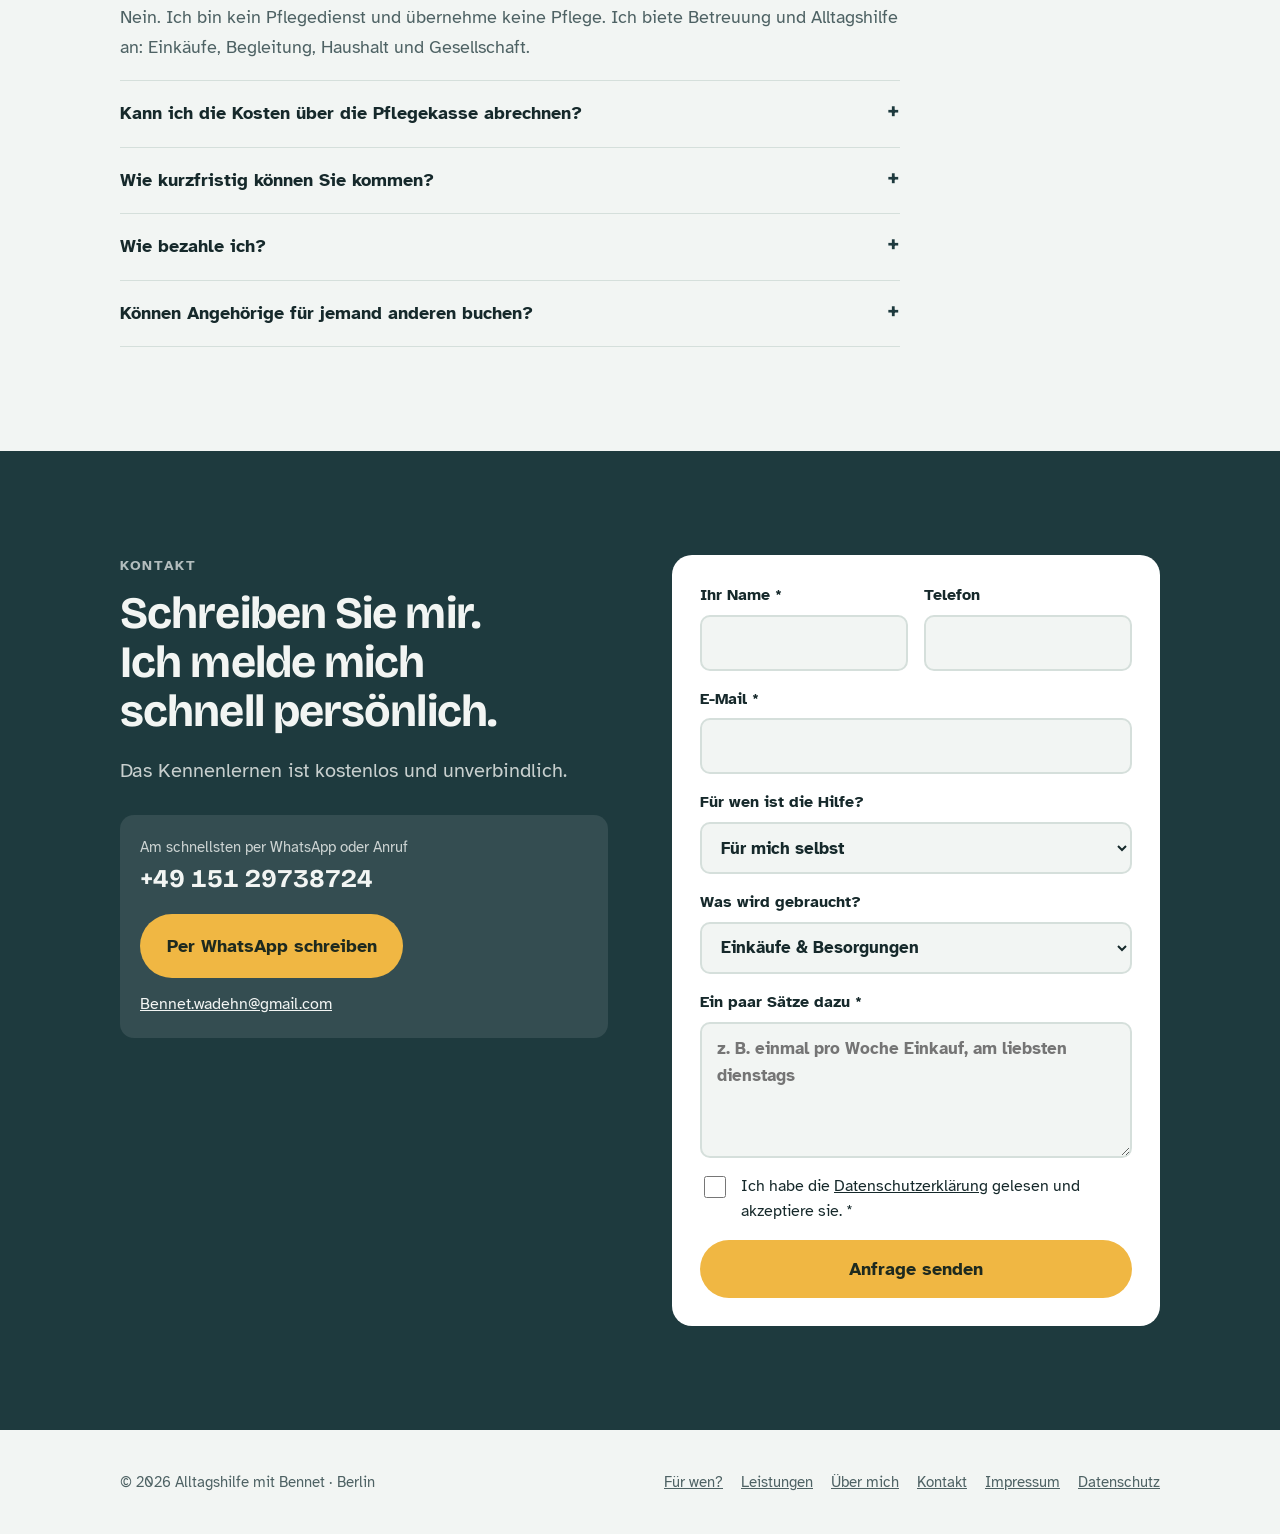
==== commit 6d8c4c33: "Revert "Startseite: ein gemeinsamer Einstieg mit Foto und Hallo, ich bin Bennet" This reverts commit" ====
--- a/index.html
+++ b/index.html
@@ -50,14 +50,26 @@
 </header>
 
 <main id="main">
+  <section class="about first" aria-labelledby="ueber-h">
+    <div class="wrap">
+      <img class="photo" src="assets/bennet.jpg" alt="Bennet Wadehn, Gründer von Alltagshilfe mit Bennet" width="420" height="525" loading="eager">
+      <div>
+        <p class="eyebrow">Über mich</p>
+        <h2 id="ueber-h" class="mt">Es geht um Menschen, nicht um Dienstleistungen von der Stange</h2>
+        <p class="lead" style="margin-top:18px">Ich bin Bennet, 22 Jahre alt und lebe in Berlin. Ich habe Alltagshilfe mit Bennet gegründet, weil gute Unterstützung vor allem Zeit und Verlässlichkeit braucht.</p>
+        <p>Bei mir gibt es keinen wechselnden Personalplan. Sie haben eine feste Person, die Ihren Alltag kennt, pünktlich ist und zuhört.</p>
+        <div class="values"><span>Zuverlässig</span><span>Respektvoll</span><span>Unkompliziert</span><span>Flexibel</span><span>In Ihrer Nähe</span></div>
+        <a class="btn btn-ghost" href="ueber-mich.html">Mehr über mich</a>
+      </div>
+    </div>
+  </section>
 
   <section class="hero">
     <div class="wrap">
-      <img class="hero-photo" src="assets/bennet.jpg" alt="Bennet Wadehn, Gründer von Alltagshilfe mit Bennet" width="420" height="525" loading="eager">
       <div>
         <p class="eyebrow">Alltagshilfe &amp; Betreuung in Berlin</p>
-        <h1>Hallo, ich bin <em>Bennet</em>.</h1>
-        <p class="lead">Ich bin 22, lebe in Berlin und helfe Ihnen im Alltag: beim Einkaufen, bei Terminen, im Haushalt und mit Gesellschaft. Immer dieselbe Person, feste Zeiten, ein klarer Preis.</p>
+        <h1>Hilfe im Alltag. Von <em>Bennet</em>, 22, aus Berlin.</h1>
+        <p class="lead">Ich erledige Einkäufe, begleite Sie zu Terminen und packe im Haushalt mit an. Immer dieselbe Person, feste Zeiten, ein klarer Preis.</p>
         <div class="cta">
           <a class="btn btn-sun" href="#kontakt">Kostenloses Kennenlernen</a>
           <a class="btn btn-ghost" href="#preise">Preise ansehen</a>
@@ -68,6 +80,17 @@
           <span>Eine feste Ansprechperson</span>
         </div>
       </div>
+
+      <aside class="week" aria-label="Beispiel für eine Woche mit Bennet">
+        <div class="week-head">
+          <img class="avatar" src="assets/bennet.jpg" alt="" width="62" height="62">
+          <div><strong>Eine Woche mit Bennet</strong><small>So kann Ihre Unterstützung aussehen</small></div>
+        </div>
+        <div class="slot"><div class="day">Di<small>10:00</small></div><div><strong>Wocheneinkauf</strong><span>Supermarkt und Apotheke, 1,5 Std.</span></div></div>
+        <div class="slot"><div class="day">Do<small>14:30</small></div><div><strong>Begleitung zur Hausärztin</strong><span>Hin, Wartezimmer, zurück, 2 Std.</span></div></div>
+        <div class="slot"><div class="day">Sa<small>11:00</small></div><div><strong>Spaziergang im Park</strong><span>Mit Kaffee unterwegs, 1 Std.</span></div></div>
+        <p class="week-note">Beispielwoche. Zeiten und Aufgaben legen wir gemeinsam fest.</p>
+      </aside>
     </div>
   </section>
 
--- a/css/start.css
+++ b/css/start.css
@@ -65,7 +65,7 @@
 
 /* Hero */
 .hero{padding-block:clamp(40px,7vw,88px) clamp(56px,8vw,96px)}
-.hero .wrap{display:grid;grid-template-columns:.8fr 1.2fr;gap:clamp(32px,5vw,64px);align-items:center}
+.hero .wrap{display:grid;grid-template-columns:1.15fr .85fr;gap:clamp(32px,5vw,64px);align-items:center}
 @media (max-width:860px){.hero .wrap{grid-template-columns:1fr}}
 .hero h1{font-size:clamp(2.5rem,6.4vw,4.6rem);font-weight:800;letter-spacing:-.035em;margin-block:14px 22px}
 .hero h1 em{font-style:normal;color:var(--brand);background:linear-gradient(transparent 62%,rgba(240,183,67,.55) 62%)}
@@ -200,5 +200,3 @@
 
 @media (prefers-reduced-motion:reduce){*{transition:none!important;scroll-behavior:auto!important}}
 @media (max-width:760px){.about.first .photo{max-height:340px;object-position:50% 22%}}
-.hero-photo{width:100%;max-width:420px;aspect-ratio:4/5;object-fit:cover;object-position:50% 20%;border-radius:24px;background:var(--tint)}
-@media (max-width:860px){.hero .wrap{gap:24px}.hero-photo{max-width:none;aspect-ratio:auto;height:300px}}
